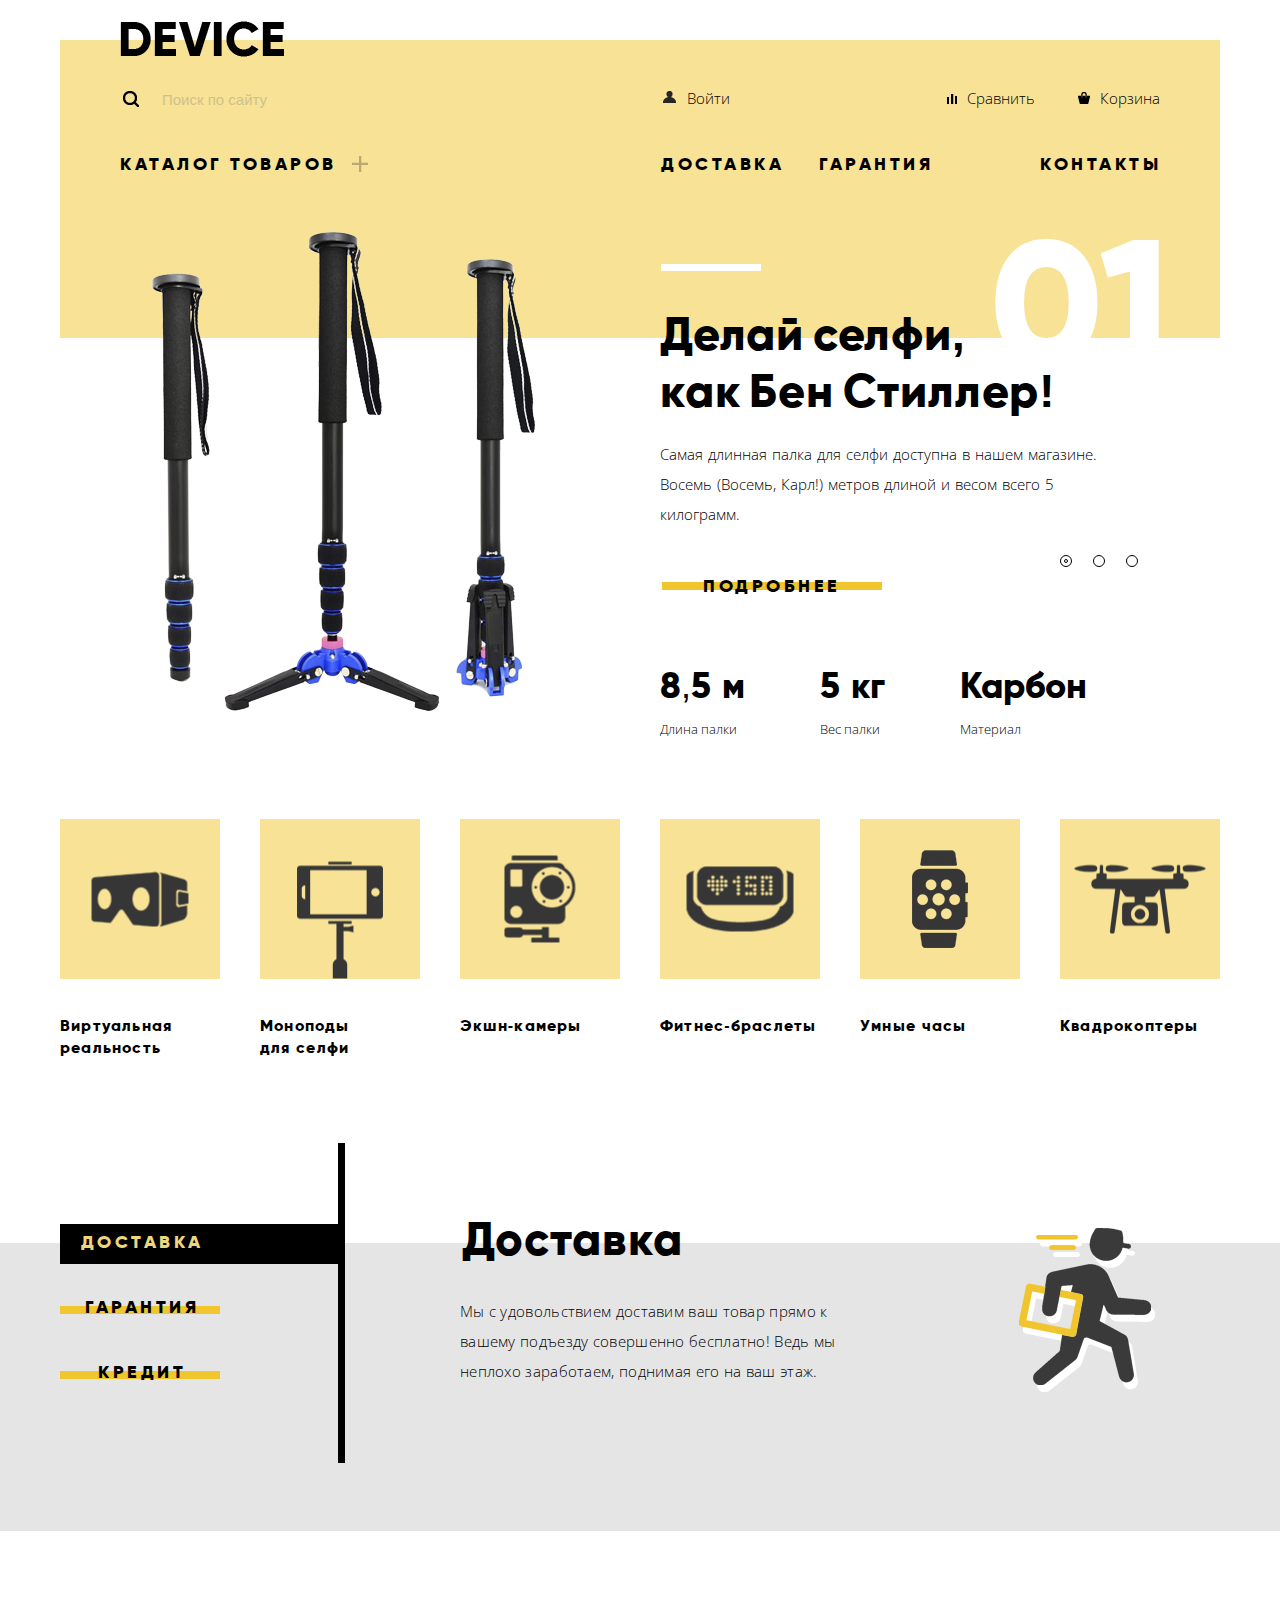
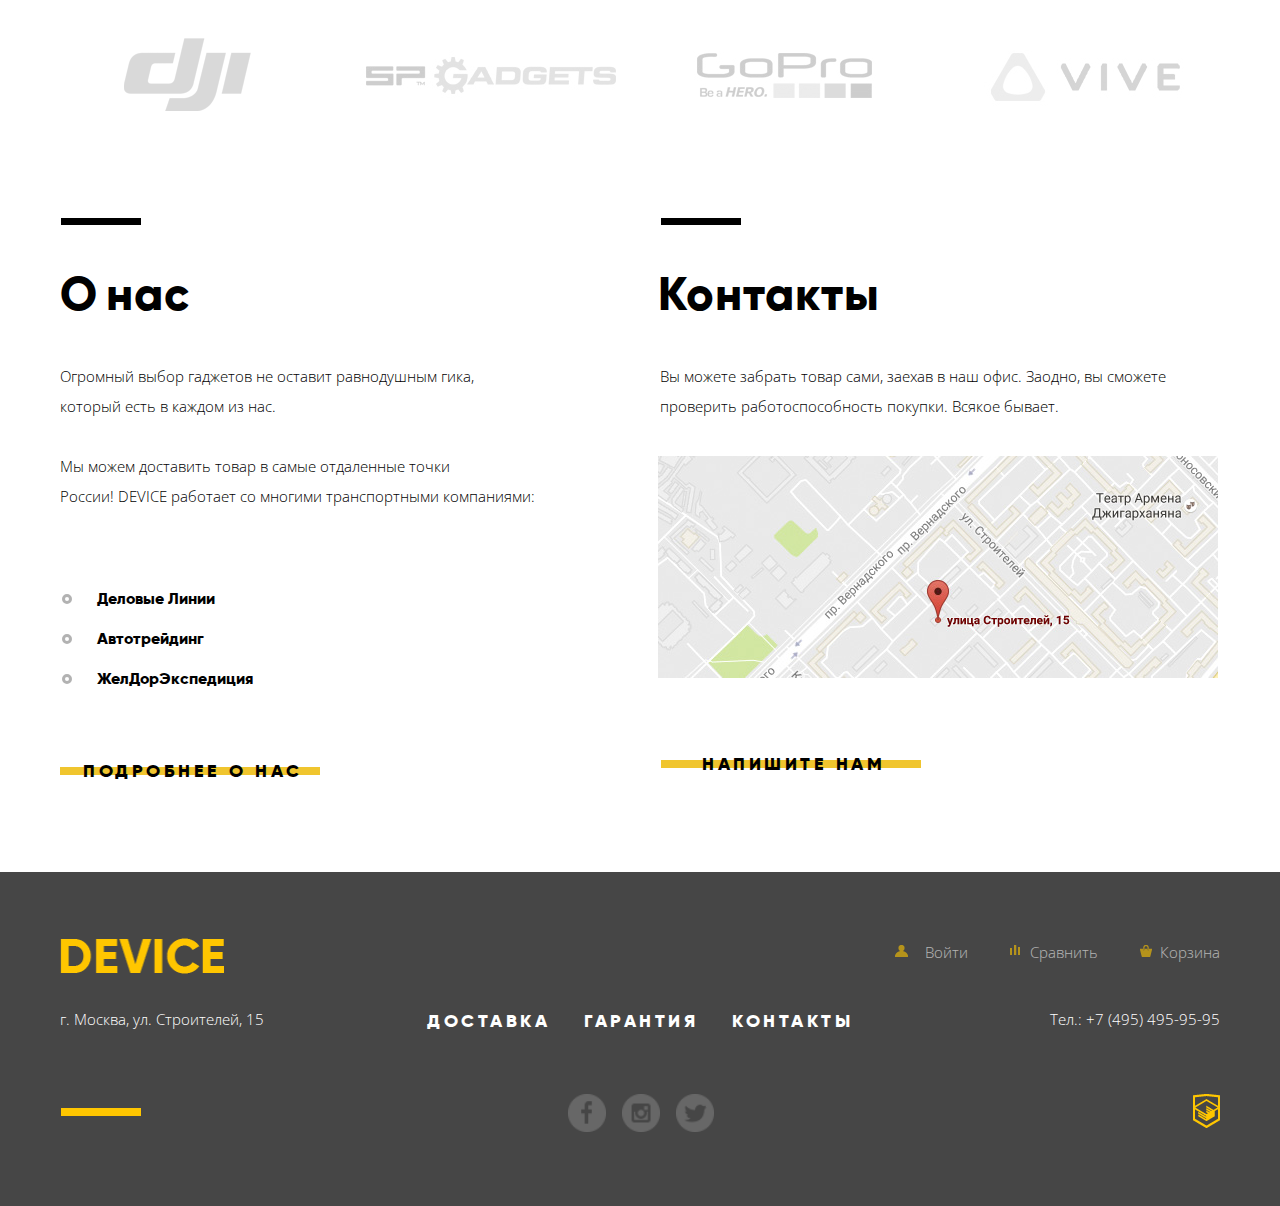
==== index.html @ e944684e "исправления в главной странице" ====
<!DOCTYPE HTML>
<html lang="ru">
  <head>
    <meta charset="utf-8">
    <title>HTML Academy: Девайс</title>
    <link href="https://fonts.googleapis.com/css?family=Open+Sans:300,400&amp;subset=cyrillic" rel="stylesheet">
    <link href="css/style.css" rel="stylesheet">
    <link rel="stylesheet" href="css/normalize.css">
  </head>
  <body>
    <header class="container">
      <div class="page-header">
        <div class="logo">
          <a href="index.html"><img src="img/logo.png" alt="Device" width="164" height="36"></a>
        </div>
        <div class="searcher-and-functions">
          <div class="searcher">
            <form action="https://echo.htmlacademy.ru" method="get">
              <input type="text" id="search" name="search"  placeholder="Поиск по сайту">
              <label for="search">
                <a href="#" class="btn">Найти</a>
              </label>
            </form>
          </div>
          <div class="head-btn enter">
            <a href="#" class="btn">Войти</a>
          </div>
          <div class="head-btn compare">
            <a href="#" class="btn">Сравнить</a>
          </div>
          <div class="head-btn bucket">
            <a href="#" class="btn">Корзина</a>
          </div>
        </div>
        <nav class="nav-menu-header">
            <div class="catalog-header">
              <a href="#">
                <h2>Каталог товаров</h2>
              </a>
              <div class="hidden-menu">
                <ul>
                  <li><a class="products" href="#">Виртуальная реальность</a></li>
                  <li><a class="products" href="catalog.html">Моноподы для селфи</a></li>
                  <li><a class="products" href="#">Экшн-камеры</a></li>
                </ul>
                <ul>
                  <li><a class="products" href="#">Фитнес-браслеты</a></li>
                  <li><a class="products" href="#">Умные часы</a></li>
                </ul>
                <ul>
                  <li><a class="products" href="#">Квадрокоптеры</a></li>
                </ul>
               </div>
            </div>
            <div class="delivery-header">
              <a href="#"><h2>Доставка</h2></a>
            </div>
            <div class="warranty-header">
              <a href="#"><h2>Гарантия</h2></a>
            </div>
            <div class="contacts-header">
              <a href="#"><h2>Контакты</h2></a>
            </div>
        </nav>
      </div>
    </header>
    <main>
      <div class="slider-shifter container">
        <input type="radio" id="btn-1" name="toggle" checked>
        <input type="radio" id="btn-2" name="toggle">
        <input type="radio" id="btn-3" name="toggle">
        <div class="slider-controls">
          <label for="btn-1"></label>
          <label for="btn-2"></label>
          <label for="btn-3"></label>
        </div>
        <div class="shift-container">
          <div class="flex-slider-1">
            <article class="promo-1">
              <img src="img/slider-1.png" alt="the-big-stick"  width="384" height="486">
              <div class="artic-text">
                <div class="motto-1">
                  <h2>Делай селфи,<br>как Бен Стиллер!</h2>
                </div>
                <p>Самая длинная палка для селфи доступна в нашем магазине. Восемь (Восемь, Карл!) метров длиной и весом всего 5 килограмм.</p>
                <div class="details">
                  <a href="#">Подробнее</a>
                </div>
                <div class="article-options">
                  <div><p>8,5 м</p>Длина палки</div>
                  <div><p>5 кг</p> Вес палки</div>
                  <div><p>Карбон</p> Материал</div>
                </div>
              </div>
            </article>
            <article class="promo-2">
              <img src="img/slider-2.png" alt="bracelet"  width="345" height="485">
              <div class="artic-text">
                <div class="motto-1">
                  <h2>Худеем<br> правильно!</h2>
                </div>
                <p>Мотивирующие фитнес-браслеты помогут найти в себе силы<br>
                  не пропускать занятия и соблюдать диету.</p>
                <div class="details">
                  <a href="#">Подробнее</a>
                </div>
                <div class="article-options">
                  <div><p>48 часов</p>Без подзарядки</div>
                </div>
              </div>
            </article>
            <article class="promo-3">
              <img src="img/slider-3.png" alt="the-drone"  width="526" height="334">
              <div class="artic-text">
                <div class="motto-1">
                  <h2>Порхает как бабочка,<br> жалит как пчела!</h2>
                </div>
                <p>Этот обычный, на первый взгляд, квадрокоптер оснащен<br>
                  мощным лазером, замаскированным под стандартную камеру.</p>
                <div class="details">
                  <a href="#">Подробнее</a>
                </div>
                <div class="article-options">
                  <div><p>800 м</p>Дальность полёта</div>
                  <div><p>50 м</p>Радиус поражения</div>
                </div>
              </div>
            </article>
          </div>
      </div>
     </div>
      <ul class="catalog-flex container">
          <li><a href="#">
            <div class="catalog-image">
              <img src="img/popular-1.png" alt="Виртуальная реальность" width="97" height="55">
            </div>
            <p>Виртуальная реальность</p></a>
          </li>
          <li><a href="catalog.html">
            <div class="catalog-image">
              <img src="img/popular-2.png" alt="Моноподы для селфи" width="86" height="117">
            </div>
            <p>Моноподы<br> для селфи</p></a>
          </li>
          <li><a href="#">
            <div class="catalog-image">
              <img src="img/popular-3.png" alt="Экшн-камеры" width="71" height="87">
            </div>
            <p>Экшн-камеры</p></a>
          </li>
          <li><a href="#">
            <div class="catalog-image">
              <img src="img/popular-4.png" alt="Фитнес-браслеты" width="107" height="65">
            </div>
            <p>Фитнес-браслеты</p></a>
          </li>
          <li><a href="#">
            <div class="catalog-image">
              <img src="img/popular-5.png" alt="Умные часы" width="56" height="98">
            </div>
            <p>Умные часы</p></a>
          </li>
          <li><a href="#">
            <div class="catalog-image">
              <img src="img/popular-6.png" alt="v" width="132" height="69">
            </div>
            <p>Квадрокоптеры</p></a>
          </li>
      </ul>
      <div class="slider-background">
        <div class="slider-shifter-2 container">
            <input type="radio" id="btn-11" name="toggle-2" checked>
            <input type="radio" id="btn-12" name="toggle-2">
            <input type="radio" id="btn-13" name="toggle-2">
            <div class="slider-controls-2">
              <ul>
                <li>
                  <label for="btn-11" tabindex="0">Доставка</label>
                </li>
                <li>
                  <label for="btn-12" tabindex="0">Гарантия</label>
                </li>
                <li>
                  <label for="btn-13" tabindex="0">Кредит</label>
                </li>
              </ul>
             </div>
            <div class="shift-container-2">
              <div class="flex-slider-2">
                <div class="delivery-detail">
                  <h2 id="delivery">Доставка</h2>
                  <p>Мы с удовольствием доставим ваш товар прямо к вашему подъезду совершенно бесплатно! Ведь мы неплохо заработаем, поднимая его на ваш этаж.</p>
                  <img src="img/delivery.png" alt="running-man" width="136" height="164">
                </div>
                <div class="warranty-detail">
                  <h2 id="warranty">Гарантия</h2>
                  <p>Если из-за возгарания купленного у нас товара у вас сгорит дом - не переживайте, мы выдадим вам новый. Товар, не дом, конечно же.</p>
                  <img src="img/warranty.png" alt="phone-call" width="171" height="195">
                </div>
                <div class="credit-detail">
                  <h2 id="credit">Кредит</h2>
                  <p>Зелезть в долговую яму стало проще! Кредитные консультанты подберут для вас наиболее выгодные условия кредита. Выгодные для нашего банка, разумеется.</p>
                  <img src="img/credit.png" alt="credit-card" width="156" height="188">
                </div>
              </div>
            </div>
        </div>
      </div>
      <div class="firms container">
          <a href="https://www.dji.com/">фирма dji</a>
          <a href="http://www.sp-gadgets.com/">фирма sp gadgets</a>
          <a href="https://gopro.com/">фирма go pro</a>
          <a href="https://www.vive.com">фирма vive</a>
      </div>
      <div class="about-and-contacts container">
        <section class="about-us">
          <h2>О нас</h2>
          <p>Огромный выбор гаджетов не оставит равнодушным гика,<br>
            который есть в каждом из нас.</p>
          <p>Мы можем доставить товар в самые отдаленные точки<br>
            России! DEVICE работает со многими транспортными компаниями:</p>
          <ul>
            <li class="dot">Деловые Линии</li>
            <li class="dot">Автотрейдинг</li>
            <li class="dot">ЖелДорЭкспедиция</li>
          </ul>
          <div class="about-more">
            <a href="#">Подробнее о нас</a>
          </div>
        </section>
        <section class="contacts">
          <h2 id="contact">Контакты</h2>
          <p>Вы можете забрать товар сами, заехав в наш офис. Заодно, вы сможете<br>
          проверить работоспособность покупки. Всякое бывает.</p>
          <div class="open-map"  tabindex="0">
            <img src="img/map.jpg" alt="map" width="560" height="222">
          </div>
          <div class="about-more">
            <a href="#" class="btn write-now">Напишите нам</a>
          </div>
        </section>
      </div>
    </main>
    <footer class="page-footer">
      <div class="flex-footer">
        <div class="logo-functions">
          <div class="logo">
            <a href="index.html"><img src="img/logo-f.png" alt="DEVICE" width="164" height="36"></a>
          </div>
          <div class="functions">
            <div class="foot-btn enter-f">
              <a href="#" class="btn">Войти</a>
            </div>
            <div class="foot-btn compare-f">
              <a href="#" class="btn">Сравнить</a>
            </div>
            <div class="foot-btn bucket-f">
              <a href="#" class="btn">Корзина</a>
            </div>
          </div>
        </div>
        <nav class="nav-menu-adress">
          <p>г. Москва, ул. Строителей, 15</p>
          <div class="nav-menu-footer">
            <div class="delivery-footer"><a href="#">Доставка</a>
            </div>
            <div class="warranty-footer"><a href="#">Гарантия</a>
            </div>
            <div class="contacts-footer"><a href="#">Контакты</a>
            </div>
          </div>
          <p>Тел.: +7 (495) 495-95-95</p>
        </nav>
        <div class="friends-home">
          <div class="friends">
            <a class="social-btn" href="https://facebook.com"><img src="img/facebook.png" alt="facebook" width="38" height="38"></a>
            <a class="social-btn" href="https://instagram.com"><img src="img/insta.png" alt="instagram" width="38" height="38"></a>
            <a class="social-btn" href="https://twitter.com"><img src="img/twitter.png" alt="twitter" width="38" height="38"></a>
          </div>
          <div class="academy">
            <a class="btn" href="https://htmlacademy.ru/intensive/htmlcss"><img src="img/htmlacademy.png" alt="Html academy" width="27" height="34"></a>
          </div>
        </div>
      </div>
    </footer>
    <div class="modal-content-map">
      <button class="modal-content-close" type="button" title="Закрыть">Закрыть</button>
      <iframe src="https://www.google.com/maps/embed?pb=!1m18!1m12!1m3!1d2249.112374947343!2d37.527429315713675!3d55.687034004530226!2m3!1f0!2f0!3f0!3m2!1i1024!2i768!4f13.1!3m3!1m2!1s0x46b54cf65f5c8955%3A0x694710ccd55501e!2z0YPQuy4g0KHRgtGA0L7QuNGC0LXQu9C10LksIDE1LCDQnNC-0YHQutCy0LAsIDExOTMxMQ!5e0!3m2!1sru!2sru!4v1504282171926" width="960" height="560" style="border:0" allowfullscreen></iframe>
    </div>
    <div class="letter-form modal-content-hide">
      <form class="write-us" action="https://echo.htmlacademy.ru" method="post">
        <div class="first-field">
          <label for="log">Ваше имя:</label>
          <input class="your-user" type="text" name="log" id="log" autofocus required placeholder="Представьтесь, пожалуйста">
        </div>
        <div class="first-field">
          <label for = "mail">Ваш e-mail:</label>
          <input class="your-mail" id="mail" type="email" name="mail" required placeholder="Для отправки ответа">
        </div>
        <div class="third-field">
          <label for="letter">Текст письма:</label>
          <textarea class="your-text" rows="10" cols="103" name="letter" id="letter" required placeholder="В свободной форме"></textarea>
        </div>
        <button class="send-btn" type="submit"><span>Отправить</span></button>
        <button class="modal-content-close-2 modal-content-hide" type="button" title="Закрыть">Закрыть</button>
      </form>
    </div>
    <script src="./js/window.js">
    </script>
  </body>
</html>
---- css/style.css ----
@font-face {
  font-family: 'Gilroy-300';
  src: url('./../fonts/gilroy-300-normal.woff2') format('woff2'), url('./../fonts/gilroy-300-normal.woff') format('woff'), url('./../fonts/gilroy-300-normal.ttf') format('truetype');
  font-weight: 300;
  font-style: normal;
}

@font-face {
  font-family: 'Gilroy';
  src: url('./../fonts/gilroy-800-normal.woff2') format('woff2'), url('./../fonts/gilroy-800-normal.woff') format('woff'), url('./../fonts/gilroy-800-normal.ttf') format('truetype');
  font-weight: 800;
  font-style: normal;
}

body {
  font-family: 'Open Sans', 'Roboto', sans-serif;
  font-size: 15px;
  line-height: 30px;
  min-width: 1200px;
  font-weight: 300;
  margin: 0;
  padding: 0;
  background-color: white;
}

body h1,
body h2 {
  font-family: 'Gilroy', sans-serif;
  font-size: 47px;
  line-height: 60px;
  color: black;
  font-weight: 800;
  font-style: normal;
}

main {
  background-color: white;
}

.container {
  width: 1160px;
  margin: 0 auto;
  padding: 0 20px;
}

a {
  text-decoration: none;
  color:inherit;
}

.page-header {
  display:-webkit-box;
  display:-ms-flexbox;
  display:flex;
  -webkit-box-orient: vertical;
  -webkit-box-direction: normal;
      -ms-flex-direction: column;
          flex-direction: column;
  padding-left: 60px;
  padding-right: 60px;
  background-image:-webkit-linear-gradient(top, rgb(255, 255, 255) 40px, rgb(247, 226, 150) 40px);
  background-image:-o-linear-gradient(top, rgb(255, 255, 255) 40px, rgb(247, 226, 150) 40px);
  background-image:linear-gradient(to bottom, rgb(255, 255, 255) 40px, rgb(247, 226, 150) 40px);
  position: relative;
  font-size: 15px;
  line-height: 36px;
}

.page-header .logo {
  margin-bottom:11px;
  margin-top:21px;
  margin-left: 0;
}

.logo:hover {
  opacity: 0.6;
}

.logo:active {
  opacity: 0.3;
}

.searcher-and-functions {
  display:-webkit-box;
  display:-ms-flexbox;
  display:flex;
  margin-bottom: 15px;
}

.searcher {
  width:430px;
  margin-right:71px;
  padding-left: 40px;
  position: relative;
}

.searcher::before {
  content: "";
  position: absolute;
  top:11px;
  left:3px;
  background: url("./../img/search.png") no-repeat;
  width: 16px;
  height: 16px;
}

.searcher input {
  background-color: inherit;
  border:none;
  opacity: 0.3;
  margin-right: 156px;
  vertical-align: middle;
  font-size: 15px;
  line-height: 36px;
}

.searcher input:hover {
  opacity: 0.6;
}

.searcher input:focus {
  opacity: 1;
  outline: 0;
}

.searcher input:focus + label {
  display:inline-block;
}

.searcher input:focus + label::before {
  content: "";
  width:441px;
  height:2px;
  background-color: black;
  position:absolute;
  top:36px;
  left:0;
}

.searcher label {
  outline:2px solid black;
  display:none;
  width: 75px;
  text-align: center;
}

.searcher label:hover {
  background-color: black;
  color:white;
  display:inline-block;
}

.searcher label:active {
  color: gray;
}

.searcher label:active::after {
  content: "";
  width:441px;
  height:2px;
  background-color: black;
  position:absolute;
  top:36px;
  left:0;
}

.head-btn {
  width:100px;
  position: relative;
}

.head-btn a {
  padding-left: 27px;
}

.head-btn:hover {
  opacity: 0.6;
}

.head-btn:active {
  opacity: 0.3;
}

.user {
  min-width:160px;
}

.enter {
  margin-right:180px;
}

.enter::before,
.user::before,
.enter-f::before {
  content: "";
  position: absolute;
  top:11px;
  left:3px;
  background: url("./../img/user.png") no-repeat;
  width: 13px;
  height:12px;
}

.exit {
  margin-right: 28px;
}

.exit a {
  opacity: 0.3;
}

.compare{
  margin-right:20px;
}

.compare::before,
.compare-f::before {
  content: "";
  position: absolute;
  top:14px;
  left:7px;
  background: url("./../img/compare.png") no-repeat;
  width: 10px;
  height:10px;
}

.bucket,
.bucket-f {
  text-align: right;
}

.bucket::before,
.bucket-f::before {
  content: "";
  position: absolute;
  top:12px;
  left:18px;
  background: url("./../img/cart.png") no-repeat;
  width: 12px;
  height:12px;
}

.nav-menu-header {
  display:-webkit-box;
  display:-ms-flexbox;
  display:flex;
  margin-bottom: 30px;
}

.nav-menu-header h2 {
  font-family: 'Gilroy', sans-serif;
  font-size: 18px;
  color: black;
  font-weight: 800;
  font-style: normal;
  text-transform: uppercase;
  letter-spacing: 3.5px;
  padding: 0;
  margin: 0;
}

.nav-menu-header h2:hover {
  opacity: 0.6;
}

.nav-menu-header .products:active {
  opacity: 0.3;
}

.catalog-header {
  width:350px;
  margin-left:0;
  margin-right: 191px;
  position: relative;
}

.catalog-header::after {
  content: "";
  width:16px;
  height:16px;
  background-color: transparent;
  background-image: url("./../img/plus.png");
  position: absolute;
  top:36%;
  right:102px;
  z-index: 10;
}

.catalog-header::after:hover {
  opacity: 0.6;
}

.delivery-header {
  width:158px;
}

.warranty-header {
  width: 120px;
}

.contacts-header {
  text-align: right;
  width: 120px;
  margin-left: auto;
  margin-right: 0;
  padding-right: 0;
}

.hidden-menu {
  display:-webkit-box;
  display:-ms-flexbox;
  display:flex;
  position:absolute;
  top: 40px;
  left: -60px;
  width: 1160px;
  background-color: rgb(247, 226, 150);
  z-index: 100;
  display: none;
  padding-bottom: 13px;
  padding-top: 13px;
}

.hidden-menu ul {
  list-style: none;
  margin-left: 0;
  margin-right: 40px;
  padding-left: 0;
  width: 160px;
}

.hidden-menu ul:first-child {
  width:200px;
  margin-left: 60px;
}

.hidden-menu a:hover {
  opacity: 0.6;
}

.hidden-menu a:active {
  opacity: 0.3;
}

.catalog-header:hover .hidden-menu {
  display:-webkit-box;
  display:-ms-flexbox;
  display:flex;
}

.shift-container {
  overflow: hidden;
}

.flex-slider-1 {
  display:-webkit-box;
  display:-ms-flexbox;
  display:flex;
  background-image:-webkit-linear-gradient(bottom, rgb(255, 255, 255) 481px, rgb(247, 226, 150) 481px);
  background-image:-o-linear-gradient(bottom, rgb(255, 255, 255) 481px, rgb(247, 226, 150) 481px);
  background-image:linear-gradient(to top, rgb(255, 255, 255) 481px, rgb(247, 226, 150) 481px);
  width:3480px;
  height: 595px;
}

.flex-slider-1 h2 {
  letter-spacing: 0.8px;
  word-spacing: -5px;
  line-height: 57px;
  margin-bottom:0;
}

.slider-shifter {
  position: relative;
}

.slider-shifter input[type=radio] {
  display: none;
}

.slider-controls label {
  display: inline-block;
  width: 10px;
  height: 10px;
  padding-right: 0 17px;
  border: 1px solid black;
  opacity: 0.3;
  border-radius: 50%;
  cursor: pointer;
  z-index: 11;
  position: absolute;
  opacity: 1;
}

.slider-controls label:first-child{
  top: 331px;
  left: 1020px;
}

.slider-controls label:nth-child(2){
  top: 331px;
  left: 1053px;
}

.slider-controls label:last-child{
  top: 331px;
  left: 1086px;
}

.flex-slider-1 article {
  display:-webkit-box;
  display:-ms-flexbox;
  display:flex;
  width:1160px;
}

#btn-1:checked ~ .slider-controls label[for="btn-1"]::before,
#btn-2:checked ~ .slider-controls label[for="btn-2"]::before,
#btn-3:checked ~ .slider-controls label[for="btn-3"]::before {
  position: absolute;
  content: '';
  border-radius: 50%;
  border: 1px solid black;
  width: 2px;
  height: 2px;
  top: 3px;
  left: 3px;
}

#btn-1:checked ~.shift-container .flex-slider-1 {
  -webkit-transform:translate(0);
      -ms-transform:translate(0);
          transform:translate(0);
}

#btn-2:checked ~.shift-container .flex-slider-1 {
  -webkit-transform:translate(-1160px);
      -ms-transform:translate(-1160px);
          transform:translate(-1160px);
}

#btn-3:checked ~.shift-container .flex-slider-1 {
  -webkit-transform:translate(-2320px);
      -ms-transform:translate(-2320px);
          transform:translate(-2320px);
}

.flex-slider-1 .promo-1 img {
  margin-left:91px;
  margin-top: 4px;
  margin-right: 125px;
}

.flex-slider-1 .promo-2 img {
  margin-left:120px;
  margin-top: 15px;
  margin-right: 135px;
}

.flex-slider-1 .promo-3 img {
  margin-left: 30px;
  margin-top: 68px;
  margin-right: 44px;
}

.flex-slider-1 .artic-text {
  margin-right: 0px;
  padding-right: 0;
  padding-top: 43px;
  width: 510px;
  display:-webkit-box;
  display:-ms-flexbox;
  display:flex;
  -webkit-box-orient: vertical;
  -webkit-box-direction: normal;
      -ms-flex-direction: column;
          flex-direction: column;
  position: relative;
}

.flex-slider-1 .artic-text::before {
  content: "";
  width: 100px;
  height: 7px;
  position: absolute;
  background-color: white;
  top:40px;
  left:1px;
}

.promo-1 .artic-text::after {
  content: "01";
  font-family: 'Gilroy', sans-serif;
  font-size: 179px;
  position: absolute;
  left: 330px;
  top:65px;
  color: white;
  z-index: -10;
}

.promo-2 .artic-text::after {
  content: "02";
  font-family: 'Gilroy', sans-serif;
  font-size: 179px;
  position: absolute;
  left: 330px;
  top:65px;
  color: white;
  z-index: -10;
}

.promo-3 .artic-text::after {
  content: "03";
  font-family: 'Gilroy', sans-serif;
  font-size: 179px;
  position: absolute;
  left: 330px;
  top:65px;
  color: white;
  z-index: -10;
}

.artic-text p {
  margin-bottom: 40px;
  margin-top: 19px;
  word-spacing: 1px;
  width:450px;
  line-height: 30px;
}

.flex-slider-1 .details {
  height:40px;
  width:220px;
  text-align: center;
  margin-left: 2px;
  position:relative;
  margin-bottom: 50px;
}

.flex-slider-1 .details::before {
  content:"";
  position: absolute;
  width:220px;
  height: 8px;
  background-color: rgb(240, 197, 46);
  top:13px;
  left:0;
  z-index: -10;
}

.flex-slider-1 .details:hover {
  background-color: rgb(240, 197, 46);
}

.details a {
  text-decoration: none;
  width:220px;
  font-family: 'Gilroy', sans-serif;
  font-size: 18px;
  color: black;
  font-weight: 800;
  font-style: normal;
  text-transform: uppercase;
  letter-spacing: 3.5px;
  vertical-align: middle;
  display: inline-block;
}

.details a:active {
  opacity: 0.3;
}

.article-options {
  display: -webkit-box;
  display: -ms-flexbox;
  display: flex;
  -webkit-box-pack: start;
      -ms-flex-pack: start;
          justify-content: flex-start;
  font-family: 'Open Sans', 'Roboto', sans-serif;
  font-size: 13px;
  line-height: 20px;
  font-weight: 300;
  width: 460px;
  margin:0;
  padding:0;
}

.article-options div {
  width:140px;
}

.article-options div:first-child {
  width:160px;
}

.article-options p {
  font-family: 'Gilroy', sans-serif;
  font-size: 36px;
  color: black;
  font-weight: 300;
  font-style:normal;
  line-height: 55px;
  margin:0;
  padding:0;
  padding-bottom: 5px;
}

.catalog-flex {
  display: -webkit-box;
  display: -ms-flexbox;
  display: flex;
  -webkit-box-pack: justify;
      -ms-flex-pack: justify;
          justify-content: space-between;
  list-style: none;
}

.catalog-flex p {
  text-decoration: none;
  font-family: 'Gilroy', sans-serif;
  font-size: 16px;
  line-height: 22px;
  color: black;
  font-weight: 800;
  font-style: normal;
  letter-spacing: 1.2px;
  width:160px;
}

.catalog-flex .catalog-image {
  width:160px;
  height:160px;
  background-color: rgb(247, 226, 150);
  text-align: center;
  margin-bottom: 36px;
  position:relative;
}

.catalog-flex li:hover .catalog-image {
  background-color: rgb(240, 197, 46);
}

.catalog-flex li:active img,
.catalog-flex li:active p {
  opacity:0.3;
}

.catalog-flex img {
  position: absolute;
  top: 50%;
  left: 50%;
  -webkit-transform: translate(-50%, -50%);
      -ms-transform: translate(-50%, -50%);
          transform: translate(-50%, -50%);
}

.catalog-flex li:nth-child(2) img {
  top: 63%;
}

.slider-background {
  background-image: -webkit-linear-gradient(top, rgb(255, 255, 255) 168px, rgb(229, 229, 229) 168px, rgb(229, 229, 229) 456px, rgb(255, 255, 255) 456px );
  background-image: -o-linear-gradient(top, rgb(255, 255, 255) 168px, rgb(229, 229, 229) 168px, rgb(229, 229, 229) 456px, rgb(255, 255, 255) 456px );
  background-image: linear-gradient(to bottom, rgb(255, 255, 255) 168px, rgb(229, 229, 229) 168px, rgb(229, 229, 229) 456px, rgb(255, 255, 255) 456px );
}

.slider-shifter-2 {
  display: -webkit-box;
  display: -ms-flexbox;
  display: flex;
  margin: 0 auto;
  background-image: -webkit-linear-gradient(top, rgb(255, 255, 255) 168px, rgb(229, 229, 229) 168px, rgb(229, 229, 229) 456px, rgb(255, 255, 255) 456px );
  background-image: -o-linear-gradient(top, rgb(255, 255, 255) 168px, rgb(229, 229, 229) 168px, rgb(229, 229, 229) 456px, rgb(255, 255, 255) 456px );
  background-image: linear-gradient(to bottom, rgb(255, 255, 255) 168px, rgb(229, 229, 229) 168px, rgb(229, 229, 229) 456px, rgb(255, 255, 255) 456px );
  padding: 56px 0px 135px 0px;
  position: relative;
}

.slider-controls-2 {
  width:280px;
  padding-top: 58px;
  position: relative;
}

.slider-controls-2 ul {
  list-style: none;
  font-family: 'Gilroy', sans-serif;
  font-size: 18px;
  color: black;
  font-weight: 800;
  font-style: normal;
  text-transform: uppercase;
  letter-spacing: 3.5px;
  padding-left: 2px;
  padding-top: 20px;
}

.slider-controls-2 li {
  margin-bottom: 25px;
  width:160px;
  height:40px;
  text-align: center;
  position: relative;
  vertical-align: middle;
}

.slider-shifter-2 input[type=radio] {
  display: none;
}

.shift-container-2 {
  overflow: hidden;
  width:880px;
}

.flex-slider-2 {
  display: -webkit-box;
  display: -ms-flexbox;
  display: flex;
  width:2640px;
}

.flex-slider-2 div {
  display: -webkit-box;
  display: -ms-flexbox;
  display: flex;
  width:880px;
  height:320px;
  padding-left: 120px;
  padding-top: 40px;
  -webkit-box-orient: vertical;
  -webkit-box-direction: normal;
      -ms-flex-direction: column;
          flex-direction: column;
  -ms-flex-wrap: wrap;
      flex-wrap: wrap;
  }

.slider-controls-2 label {
  position: relative;
}

#btn-11:checked ~ .slider-controls-2 label[for="btn-11"],
#btn-12:checked ~ .slider-controls-2 label[for="btn-12"],
#btn-13:checked ~ .slider-controls-2 label[for="btn-13"] {
  color: rgb(236, 215, 126);

}

.slider-controls-2 li::before {
  content: "";
  width:160px;
  height:8px;
  background-color: rgb(240, 197, 46);
  position: absolute;
  top:14px;
  left:-2px;
}

.slider-controls-2 label:hover,
.slider-controls-2 li:hover {
  cursor: pointer;
}

.slider-controls-2 li:hover::before {
  content: "";
  width:160px;
  height:40px;
  background-color: rgb(240, 197, 46);
  position: absolute;
  top:-3px;
  left:-2px;
}

#btn-11:checked ~ .slider-controls-2 li:first-child::before,
#btn-12:checked ~ .slider-controls-2 li:nth-child(2)::before,
#btn-13:checked ~ .slider-controls-2 li:last-child::before {
  content: "";
  width:280px;
  height:40px;
  background-color: black;
  position: absolute;
  top:-3px;
  left:-2px;
}

.slider-controls-2::after {
  content: "";
  width:7px;
  height:320px;
  background-color: black;
  position: absolute;
  top:12px;
  right:-5px;
}

.shift-container-2 h2 {
  letter-spacing: 1.1px;
  padding:0;
  margin:0;
  padding-top: 38px;
  padding-left: 2px;
  padding-bottom: 12px;
}

.shift-container-2 p {
  letter-spacing: 0.3px;
  width: 400px;
  line-height: 30px;
}

.shift-container-2 img {
  margin-top: 57px;
  margin-left: 93px;
}

#btn-11:checked ~.shift-container-2 .flex-slider-2 {
  -webkit-transform:translate(0);
      -ms-transform:translate(0);
          transform:translate(0);
}

#btn-12:checked ~.shift-container-2 .flex-slider-2 {
  -webkit-transform:translate(-880px);
      -ms-transform:translate(-880px);
          transform:translate(-880px);
}

#btn-13:checked ~.shift-container-2 .flex-slider-2 {
  -webkit-transform:translate(-1760px);
      -ms-transform:translate(-1760px);
          transform:translate(-1760px);
}

.firms {
  display: -webkit-box;
  display: -ms-flexbox;
  display: flex;
  -webkit-box-pack: justify;
      -ms-flex-pack: justify;
          justify-content: space-between;
  -webkit-box-align: center;
      -ms-flex-align: center;
          align-items: center;
  margin-bottom: 98px;
}

.firms a {
  display: inline-block;
  width: 260px;
  height: 100px;
  font-size: 0;
  background-image:url("./../img/sprites.png");
}

.firms a:hover {
  background-position: -298px 0;
}

.firms a:nth-child(2) {
  background-position: 0 -149px;
}

.firms a:nth-child(2):hover {
  background-position: -298px -148px;
}

.firms a:nth-child(3) {
  background-position: 0 -297px;
}

.firms a:nth-child(3):hover {
  background-position: -297px -298px;
}

.firms a:nth-child(4) {
  background-position: 0 -447px;
}

.firms a:nth-child(4):hover {
  background-position: -297px -446px;
}

.about-and-contacts {
  display: -webkit-box;
  display: -ms-flexbox;
  display: flex;
  padding-bottom: 78px;
}

.about-and-contacts h2 {
  padding: 0;
  margin: 0;
  word-spacing: -6px;
  letter-spacing: 1px;
  padding-top: 40px;
  padding-bottom: 22px;
}

.about-and-contacts .about-us {
  width:520px;
}

.about-us,
.contacts {
  position: relative;
}

.about-and-contacts p {
  padding-bottom: 15px;
  font-size: 15px;
  line-height: 30px;
}

.about-us ul {
  list-style: none;
  font-family: 'Gilroy', sans-serif;
  font-size: 16px;
  line-height: 30px;
  font-weight: 800;
  font-style: normal;
  padding-top: 42px;
  padding-left: 37px;
}

.about-us li {
  margin-bottom: 10px;
  position: relative;
}

.about-us li::before {
  content: "";
  width: 4px;
  height: 4px;
  border: 3px solid rgb(0, 0, 0);
  border-radius: 50%;
  opacity: 0.3;
  z-index: 11;
  position: absolute;
  top:10px;
  left:-35px;
}

.contacts p {
  padding-left: 2px;
}

.about-us::before {
  content: "";
  width:80px;
  height: 7px;
  background-color: black;
  position: absolute;
  top:-6px;
  left:1px;
}

.contacts::before {
  content: "";
  width:80px;
  height: 7px;
  background-color: black;
  position: absolute;
  top:-6px;
  left:81px;
}

.about-and-contacts .about-more {
  height:40px;
  width:260px;
  text-align: center;
  position:relative;
  margin-top: 60px;
  z-index: 2;
}

.about-and-contacts .about-more::before {
  content:"";
  position: absolute;
  width:260px;
  height: 8px;
  background-color: rgb(240, 197, 46);
  top: 13px;
  left:0;
  z-index: -10;
}

.about-and-contacts a {
  text-decoration: none;
  font-family: 'Gilroy', sans-serif;
  font-size: 18px;
  font-weight: 800;
  font-style: normal;
  text-transform: uppercase;
  letter-spacing: 3.5px;
  vertical-align: middle;
  display: inline-block;
  margin-left: 6px;
}

.about-and-contacts .about-more:hover {
  background-color: rgb(240, 197, 46);
}

.about-more a:active {
  opacity: 0.3;
}
.about-and-contacts .contacts {
  width: 560px;
  padding-left:78px;
}

.contacts img {
  padding:0;
  margin:0;
  padding-top: 5px;
}

.contacts .about-more {
  margin-left: 3px;
}

.page-footer {
  background-color: rgb(70, 70, 70);
}

.flex-footer {
  display: -webkit-box;
  display: -ms-flexbox;
  display: flex;
  -webkit-box-orient: vertical;
  -webkit-box-direction: normal;
      -ms-flex-direction: column;
          flex-direction: column;
  color:white;
  width: 1160px;
  margin: 0 auto;
  padding: 65px 0;
  position: relative;
}

.logo-functions,
.nav-menu-adress,
.nav-menu-footer,
.functions {
  display: -webkit-box;
  display: -ms-flexbox;
  display: flex;
  -webkit-box-pack: justify;
      -ms-flex-pack: justify;
          justify-content: space-between;
  -webkit-box-align: center;
      -ms-flex-align: center;
          align-items: center;
}

.logo {
  width: 164px;
}

.functions {
  -ms-flex-item-align: end;
      align-self: flex-end;
  margin-bottom: 17px;
}

.foot-btn {
  width: 85px;
  opacity: 0.6;
  margin-left: 20px;
  position: relative;
}

.foot-btn:hover {
  opacity: 1;
}

.enter-f::before {
  background: url("./../img/user-f.png") no-repeat;
}

.compare-f::before {
  background: url("./../img/compare-f.png") no-repeat;
}

.bucket-f::before {
  background: url("./../img/cart-f.png") no-repeat;
}

.enter-f::before,
.compare-f::before,
.bucket-f::before {
  top:8px;
  left:-20px;
}

.enter-f::before {
  left: -30px;
}

.bucket-f::before {
  left:5px;
}

.nav-menu-adress,
.nav-menu-footer {
  padding-top: 5px;
}

.nav-menu-footer div{
  font-family: 'Gilroy', sans-serif;
  font-size: 18px;
  line-height: 24px;
  color: white;
  font-weight: 800;
  font-style: normal;
  text-transform: uppercase;
  letter-spacing: 3.5px;
  margin-right: 34px;
}

.nav-menu-footer div:hover,
.academy:hover,
.friends a:hover {
  opacity: 0.6;
}

.nav-menu-footer div:active,
.academy:active,
.foot-btn:active {
  opacity: 0.3;
}

.friends-home {
  display: -webkit-box;
  display: -ms-flexbox;
  display: flex;
  -webkit-box-pack: justify;
      -ms-flex-pack: justify;
          justify-content: space-between;
  padding-top: 45px;
}

.friends::after {
  content: "";
  width:80px;
  height: 8px;
  background-color: rgb(255, 198, 0);
  position: absolute;
  right:585px;
  bottom:25px;
}

.friends {
  margin:auto;
  padding-left: 40px;
  position: relative;
}

.friends a {
  margin-right: 12px;
  opacity: 0.3;
}

.friends a:active {
  opacity: 0.1;
}

.modal-content-map {
  position: fixed;
  top: 15%;
  left: 19%;
  display: none;
  width: 960px;
  height: 560px;
  -webkit-box-shadow: 0 10px 20px rgba(70, 70, 70, 0.5);
          box-shadow: 0 10px 20px rgba(70, 70, 70, 0.5);
  z-index: 15;
}

.open-map {
  cursor: pointer;
}

.modal-content-show {
  display: -webkit-box;
  display: -ms-flexbox;
  display: flex;
}

.modal-content-show-2 {
  display: -webkit-box;
  display: -ms-flexbox;
  display: flex;
}

.modal-content-close {
  position: absolute;
  top: 20px;
  right: 20px;
  border-radius: 50%;
  width: 50px;
  height: 50px;
  font-size: 0;
  background-color: rgb(240, 197, 46);
  border: 0;
  cursor: pointer;
  opacity: 0.5;
}

.modal-content-close:hover {
  opacity: 1;
}

.modal-content-close:active {
  opacity: 0.3;
}

.modal-content-close::before {
  content: "";
  position: absolute;
  width:23px;
  height: 22px;
  top: 27%;
  left: 27%;
  background-color: transparent;
  background-image: url("./../img/modal-close.png");
  z-index: 140;
}

.letter-form {
  width: 960px;
  height: 554px;
  position: fixed;
  z-index: 20;
}

.modal-content-hide {
  display: none;
}

.write-us {
  position: fixed;
  top: 15%;
  left: 19%;
  width: 760px;
  height: 554px;
  background-color: rgb(255, 255, 255);
  -webkit-box-shadow: 0 10px 20px rgba(70, 70, 70, 0.5);
          box-shadow: 0 10px 20px rgba(70, 70, 70, 0.5);
  z-index: 150;
  -webkit-box-pack: justify;
      -ms-flex-pack: justify;
          justify-content: space-between;
  -ms-flex-wrap: wrap;
      flex-wrap: wrap;
  padding: 0 100px;
  padding-top: 100px;
  display: -webkit-box;
  display: -ms-flexbox;
  display: flex;
}

.write-us div {
  display: -webkit-box;
  display: -ms-flexbox;
  display: flex;
  -webkit-box-orient: vertical;
  -webkit-box-direction: normal;
      -ms-flex-direction: column;
          flex-direction: column;
}

.your-user,
.your-mail,
.your-text {
  background-color: rgb(242, 242, 242);
  padding-left: 20px;
}

.your-text {
  padding-top: 20px;
}

.your-user:hover,
.your-mail:hover,
.your-text:hover {
  background-color: rgb(235, 235, 235);
}

.your-user:focus,
.your-mail:focus,
.your-text:focus {
  background-color: rgb(255, 255, 255);
}

.send-btn:hover .your-user:invalid,
.send-btn:hover .your-mail:invalid,
.send-btn:hover .your-text:invalid {
  background-color: rgb(246, 218, 218);
}

.your-user,
.your-mail {
  width: 340px;
  height: 50px;
}

.write-us label {
  text-decoration: none;
  font-family: 'Gilroy', sans-serif;
  font-size: 16px;
  line-height: 22px;
  color: black;
  font-weight: 800;
  font-style: normal;
  letter-spacing: 1.2px;
}

.first-field {
  margin-bottom: 15px;
}

.third-field {
  margin-bottom: 10px;
}

.send-btn {
  border: none;
  background: none;
  text-decoration: none;
  font-family: 'Gilroy', sans-serif;
  font-size: 16px;
  font-weight: 800;
  font-style: normal;
  text-transform: uppercase;
  letter-spacing: 3.5px;
  vertical-align: middle;
  display: inline-block;
  position: relative;
  margin: 0;
  padding: 0;
  margin-bottom: 70px;
  height: 40px;
  text-align: center;
  width:200px;
}

.send-btn::before {
  content:"";
  position: absolute;
  width:200px;
  height: 8px;
  background-color: rgb(240, 197, 46);
  top: 15px;
  left: 0px;
  z-index: -10;
}

.send-btn:hover {
  background-color: rgb(240, 197, 46);
}

.send-btn:active span {
  opacity: 0.3;
}

.modal-content-close-2 {
  position: absolute;
  top: 20px;
  right: 20px;
  border-radius: 50%;
  width: 50px;
  height: 50px;
  font-size: 0;
  background-color: rgb(240, 197, 46);
  opacity: 0.5;
  border: 0;
  cursor: pointer;
  z-index: 200;
  }

  .modal-content-close-2:hover {
    opacity: 1;
  }

  .modal-content-close-2:active {
    opacity: 0.3;
  }

  .modal-content-close-2::before {
  content: "";
  position: absolute;
  width:23px;
  height: 22px;
  top: 27%;
  left: 27%;
  background-color: transparent;
  background-image: url("./../img/modal-close.png");
  z-index: 140;
}

/*=============Стили второго слайдв==================== */

.caption {
  padding: 0;
}

.caption h1 {
  letter-spacing: 0.2px;
  margin-bottom: 0;
  margin-left: 60px;
}

.breadcrumbs {
  padding-left: 60px;
  padding-bottom: 40px;
  padding-top: 11px;
  margin:0;
}

.breadcrumbs a {
  position: relative;
  padding-right: 37px;
  opacity: 0.3;
  color: inherit;
}

.breadcrumbs a:hover {
  opacity: 0.6
}

.breadcrumbs a:active {
  opacity: 0.1;
}

.breadcrumbs span {
  opacity: 0.1;
}

.breadcrumbs a:first-child::after,
.breadcrumbs a:nth-child(2)::after {
  content: "";
  width: 3px;
  height: 3px;
  border: 2px solid black;
  position: absolute;
  top:8px;
  right:17px;
  -webkit-transform: rotate(45deg);
      -ms-transform: rotate(45deg);
          transform: rotate(45deg);
  border-left: none;
  border-bottom: none;
}

.head-background {
  min-height: 70px;
  background-image: -webkit-gradient(linear, left top, right top, color-stop(33.5%, rgb(220, 220, 220)), color-stop(33.5%, rgb(238, 238, 238)));
  background-image: -webkit-linear-gradient(left, rgb(220, 220, 220) 33.5%, rgb(238, 238, 238) 33.5%);
  background-image: -o-linear-gradient(left, rgb(220, 220, 220) 33.5%, rgb(238, 238, 238) 33.5%);
  background-image: linear-gradient(to right, rgb(220, 220, 220) 33.5%, rgb(238, 238, 238) 33.5%);
}

.head-content {
  display:-webkit-box;
  display:-ms-flexbox;
  display:flex;
  -webkit-box-pack: justify;
      -ms-flex-pack: justify;
          justify-content: space-between;
  min-height: 70px;
}

.head-word  {
  margin: 0;
  width: 328px;
  position: relative;
  font-family: 'Gilroy', sans-serif;
  font-size: 16px;
  font-weight: 800;
  font-style: normal;
  text-transform: uppercase;
  letter-spacing: 3px;
  background-color: rgb(220, 220, 220);
  -ms-flex-item-align: center;
      align-self: center;
  padding: 18px 0;
}

.head-word b {
  padding-left: 60px;
}

.head-word::after {
  content: "";
  width:200px;
  height:2px;
  position:absolute;
  background-color: rgb(0, 0, 0);
  top: 137px;
  left: 61px;
  z-index: 10;
}

.head-content .sorting {
  display: -webkit-box;
  display: -ms-flexbox;
  display: flex;
  position: relative;
  -webkit-box-pack: justify;
      -ms-flex-pack: justify;
          justify-content: space-between;
  -ms-flex-item-align: center;
      align-self: center;
  width: 762px;
  -ms-flex-wrap: wrap;
      flex-wrap: wrap;
  background-color: rgb(238, 238, 238);
  padding: 18px 0 18px 70px;
}

.sorting b {
  font-family: 'Gilroy', sans-serif;
  font-size: 16px;
  font-weight: 800;
  font-style: normal;
  text-transform: uppercase;
  letter-spacing: 3.5px;
  padding-left: 3px;
}

.sort-type {
  display: -webkit-box;
  display: -ms-flexbox;
  display: flex;
  -webkit-box-pack: start;
      -ms-flex-pack: start;
          justify-content: flex-start;
  -webkit-box-flex: 1;
      -ms-flex-positive: 1;
          flex-grow: 1;
  padding-left: 50px;
}

.sort-type label {
  padding-right: 29px;
  opacity: 0.3;
}

.sort-type input[type="radio"]:checked + label {
  opacity: 1;
}

.sort-type label:hover {
  opacity: 0.6;
}

.sort-type label:active {
  opacity: 1;
}

.sort-type a {
  text-decoration: none;
  color: inherit;
}

.sort-type input {
  display: none;
}

.more-less {
  position: relative;
  width: 40px;
}

.more-less label:first-of-type:after {
  content: "";
  position: absolute;
  width: 10px;
  height: 10px;
  border:0;
  background-image: url(".././img/icon-down.png");
  -webkit-transform: rotate(180deg);
      -ms-transform: rotate(180deg);
          transform: rotate(180deg);
  top: 14px;
  left: 0px;
}

.more-less label:last-child:after {
  content: "";
  position: absolute;
  width: 10px;
  height: 10px;
  border:0;
  background-image: url(".././img/icon-down.png");
  top: 14px;
  right: 0px;
}

.more-less label {
  opacity:0.2;
}

.more-less input[type="radio"]:checked + label {
  opacity:1;
}

.more-less label:hover {
  opacity:0.4;
}

.more-less label:active {
  opacity: 1;
}

.more-less input {
  display: none;
}

.flex-main-into {
  display: -webkit-box;
  display: -ms-flexbox;
  display: flex;
  width: 1160px;
  margin: 0 auto;
  padding: 0
}

.flex-form-into {
  width:268px;
  padding-right: 0px;
  padding-left: 60px;
  background-color: rgb(235, 235, 235);
  position: relative;
}

.main-background {
  background-image: -webkit-gradient(linear, left top, right top, color-stop(33.5%, rgb(235, 235, 235)), color-stop(33.5%, rgb(255, 255, 255)));
  background-image: -webkit-linear-gradient(left, rgb(235, 235, 235) 33.5%, rgb(255, 255, 255) 33.5%);
  background-image: -o-linear-gradient(left, rgb(235, 235, 235) 33.5%, rgb(255, 255, 255) 33.5%);
  background-image: linear-gradient(to right, rgb(235, 235, 235) 33.5%, rgb(255, 255, 255) 33.5%);
  min-height: 1213px;
}

.price-range {
  padding-top: 55px;
  padding-bottom: 8px;
}

.price-range p {
  font-family: 'Gilroy', sans-serif;
  font-size: 18px;
  color: black;
  font-weight: 800;
  font-style: normal;
  position: relative;
  padding-bottom: 10px;
}

.range-controls {
  padding-right: 65px;
  padding-bottom: 4px;
  position: relative;
}

.range-controls .scale {
  height: 2px;
  background: rgb(219, 219, 219);
}

.range-controls .bar {
  width: 60%;
  height: 2px;
  background: rgb(145, 201, 47);
}

.range-controls .toggle {
  position: absolute;
  top: -8px;
  left: -4px;
  cursor: pointer;
  width: 18px;
  height: 18px;
  border-radius: 50%;
  position:absolute;
  background: white;
  -webkit-box-shadow: 0 2px 2px rgb(171, 171, 171);
          box-shadow: 0 2px 2px rgb(171, 171, 171);
  z-index: 10;
}

.range-controls .toggle::before {
  content: '';
  position: absolute;
  border-radius: 50%;
  width: 4px;
  height: 4px;
  background-color: rgb(171, 171, 171);
  top: 40%;
  left: 40%;
}

.range-controls .toggle:active {
  width: 23px;
  height: 23px;
  top: -10px;
}

.range-controls .toggle-max {
  left: 110px;
}

.price-controls {
  font-size: 0;
}

.price-controls label {
  font-size: 14px;
  display: inline-block;
  width: 34%;
  opacity: 0.3;
}

.price-controls input {
  font-family: 'Open Sans', 'Roboto', sans-serif;
  font-size: 14px;
  width: 8px;
  padding: 8px 4px;
  text-align: center;
  color: black;
  opacity: 0.3;
  border: none;
  background: rgb(235, 235, 235);
}

.max-price input {
  text-align: left;
  width: 35px;
}

.color-type b {
  font-family: 'Gilroy', sans-serif;
  font-size: 18px;
  font-weight: 800;
  font-style: normal;
  padding-bottom: 13px;
}

.color-type {
  display: -webkit-box;
  display: -ms-flexbox;
  display: flex;
  -webkit-box-orient: vertical;
  -webkit-box-direction: normal;
      -ms-flex-direction: column;
          flex-direction: column;
  position: relative;
  min-height:284px;
  padding-top: 21px;
}

.color-type::before {
  content: "";
  width:200px;
  height:2px;
  position:absolute;
  background-color: rgb(0, 0, 0);
  top:13px;
  left:0px;
}

.color-type::after {
  content: "";
  width:200px;
  height:2px;
  position:absolute;
  background-color: rgb(0, 0, 0);
  top:297px;
  left:0px;
}

.color-type input[type="checkbox"] {
  display: none;
}

.color-type label {
  padding-left:38px;
  position: relative;
  margin-bottom: 4px;
}

.color-type label::before {
  content: "";
  width:20px;
  height:20px;
  position:absolute;
  border: 2px solid black;
  border-radius: 15%;
  top:6px;
  left:-1px;
  z-index: 15;
}

.color-type label:hover {
  opacity: 0.6;
}

input[type="checkbox"]:checked + label::after {
  content: "";
  width:14px;
  height:7px;
  position:absolute;
  border:4px solid black;
  top:8px;
  left:6px;
  border-top: none;
  border-right: none;
  -webkit-transform: rotate(-45deg);
      -ms-transform: rotate(-45deg);
          transform: rotate(-45deg);
  z-index: 20;
}

.blue-type {
  display: -webkit-box;
  display: -ms-flexbox;
  display: flex;
  -webkit-box-orient: vertical;
  -webkit-box-direction: normal;
      -ms-flex-direction: column;
          flex-direction: column;
  height:126px;
}

.blue-type b {
  font-family: 'Gilroy', sans-serif;
  font-size: 18px;
  font-weight: 800;
  font-style: normal;
  padding-bottom: 15px;
}

.blue-type input[type=radio] {
  display: none;
}

.blue-type div {
  padding-left: 37px;
  position: relative;
  padding-bottom: 4px;
}

.blue-type label:hover,
.color-type label:hover {
  cursor: pointer;
}

.blue-type label::after {
  content:"";
  width:20px;
  height:20px;
  position:absolute;
  border-radius: 50%;
  border:2px solid black;
  top:5px;
  left:-1px;
}

.blue-type label:hover::after {
  opacity: 0.6;
}

.blue-type input[type="radio"]:checked + label::before {
  content:"";
  width:8px;
  height:8px;
  position:absolute;
  border-radius: 50%;
  background-color: black;
  top:13px;
  left: 7px;
  z-index: 10;
}

.show-it {
  position: relative;
  height:40px;
  width:200px;
  text-align: center;
  margin-top: 31px;
  z-index: 2;
}

.show-it a {
  text-decoration: none;
  font-family: 'Gilroy', sans-serif;
  font-size: 18px;
  font-weight: 800;
  font-style: normal;
  text-transform: uppercase;
  letter-spacing: 3.5px;
  vertical-align: middle;
  padding: 5px 0;
  margin-left: 6px;
  display: inline-block;
}

.show-it a:active {
  opacity: 0.3;
}

.show-it::before {
  content:"";
  position: absolute;
  width:200px;
  height: 8px;
  background-color: rgb(240, 197, 46);
  top:19px;
  left:0;
  z-index: -1;
}

.show-it:hover {
  background-color: rgb(240, 197, 46);
}

.flex-sorter {
  display: -webkit-box;
  display: -ms-flexbox;
  display: flex;
  padding-left: 70px;
  padding-top: 0px;
  margin:0;
  width:760px;
  -webkit-box-orient: vertical;
  -webkit-box-direction: normal;
      -ms-flex-direction: column;
          flex-direction: column;
  background-color: white;
}

.stuff-group {
  display: -webkit-box;
  display: -ms-flexbox;
  display: flex;
  -webkit-box-orient: horizontal;
  -webkit-box-direction: normal;
      -ms-flex-direction: row;
          flex-direction: row;
  -ms-flex-wrap: wrap;
      flex-wrap: wrap;
  padding-top: 45px;
}

.stuff-group article {
  width:360px;
  position:relative;
}

.stuff-group article:hover img {
  opacity: 0.7;
}

article:hover .in-basket {
  visibility: visible;
}

article:hover .add-to {
  visibility: visible;
}

article .name-price {
  display:-webkit-box;
  display:-ms-flexbox;
  display:flex;
  -webkit-box-pack: justify;
      -ms-flex-pack: justify;
          justify-content: space-between;
  -webkit-box-align: baseline;
      -ms-flex-align: baseline;
          align-items: baseline;
  padding-bottom: 20px;
}

.cost {
  font-size: 16px;
}

.stuff-group article:nth-child(2n) {
  margin-left: 40px;
}

.new-thing::after {
  content: "";
  position: absolute;
  border: 2px solid rgb(191, 191, 191);
  border-radius: 50%;
  top:52px;
  right:25px;
  z-index: 100;
  width: 55px;
  height: 55px;
}

.new-thing::before {
  content: "NEW";
  font-family: 'Gilroy', sans-serif;
  font-size: 14px;
  position: absolute;
  color: rgb(191, 191, 191);
  top: 63px;
  right: 38px;
  z-index: 100;
}

.name-price a {
  font-family: 'Gilroy', sans-serif;
  font-size: 18px;
  line-height: 20px;
  font-weight: 800;
  font-style: normal;
  width: 245px;
  padding-bottom: 10px
}

.stuff-group img {
  padding-bottom: 15px;
  padding-top: 21px;
}

.in-basket {
  position: absolute;
  height:40px;
  width:200px;
  display:-webkit-box;
  display:-ms-flexbox;
  display:flex;
  margin-top: 31px;
  margin-left: -2px;
  z-index: 2;
  top:31%;
  left:21%;
  visibility: hidden;
  text-align: center;
}

.in-basket a {
  text-decoration: none;
  font-family: 'Gilroy', sans-serif;
  font-size: 18px;
  font-weight: 800;
  font-style: normal;
  text-transform: uppercase;
  letter-spacing: 3.5px;
  vertical-align: baseline;
  padding-top: 5px;
  padding-left: 40px;
  display: inline-block;
  text-align: center;
}

.in-basket a:active {
  opacity: 0.3;
}

.in-basket::before {
  content:"";
  position: absolute;
  width:200px;
  height: 8px;
  background-color: rgb(240, 197, 46);
  top: 18px;
  left: 0px;
  z-index: -1;
}

.in-basket:hover {
  background-color: rgb(240, 197, 46);
}

.add-to {
  position: absolute;
  z-index: 2;
  top:47%;
  left:30%;
  visibility: hidden;
}

.add-to a {
  font-family: 'Open Sans', 'Roboto', sans-serif;
  font-size: 13px;
  font-weight: 300;
  opacity: 0.5;
}

.add-to a:hover {
  opacity: 1;
}

.add-to a:active {
  opacity: 0.2;
}

.navigator {
  display: -webkit-box;
  display: -ms-flexbox;
  display: flex;
  -webkit-box-pack: justify;
      -ms-flex-pack: justify;
          justify-content: space-between;
  min-height:70px;
  margin-top:10px;
  background-color: rgb(235, 235, 235);
  width:760px;
  font-family: 'Gilroy', sans-serif;
  font-size: 16px;
  font-weight: 800;
  font-style: normal;
  text-transform: uppercase;
  letter-spacing: 4px;
  margin-bottom: 75px;
}

.navigator div {
  padding-top: 18px;
  width:120px;
  padding-left: 5px;
  text-align: center;
}

.navigator a {
  text-decoration: none;
  color: inherit;
}

.navigator a:nth-child(2),
.navigator a:nth-child(3) {
  opacity:0.3;
}

.navigator div:first-child {
}

.pages a {
  margin-right: 18px;
}

.backward:active,
.forward:active {
  opacity:0.3;
}

.backward:hover,
.forward:hover {
  cursor: pointer;
  background-color:rgb(217, 217, 217);
}
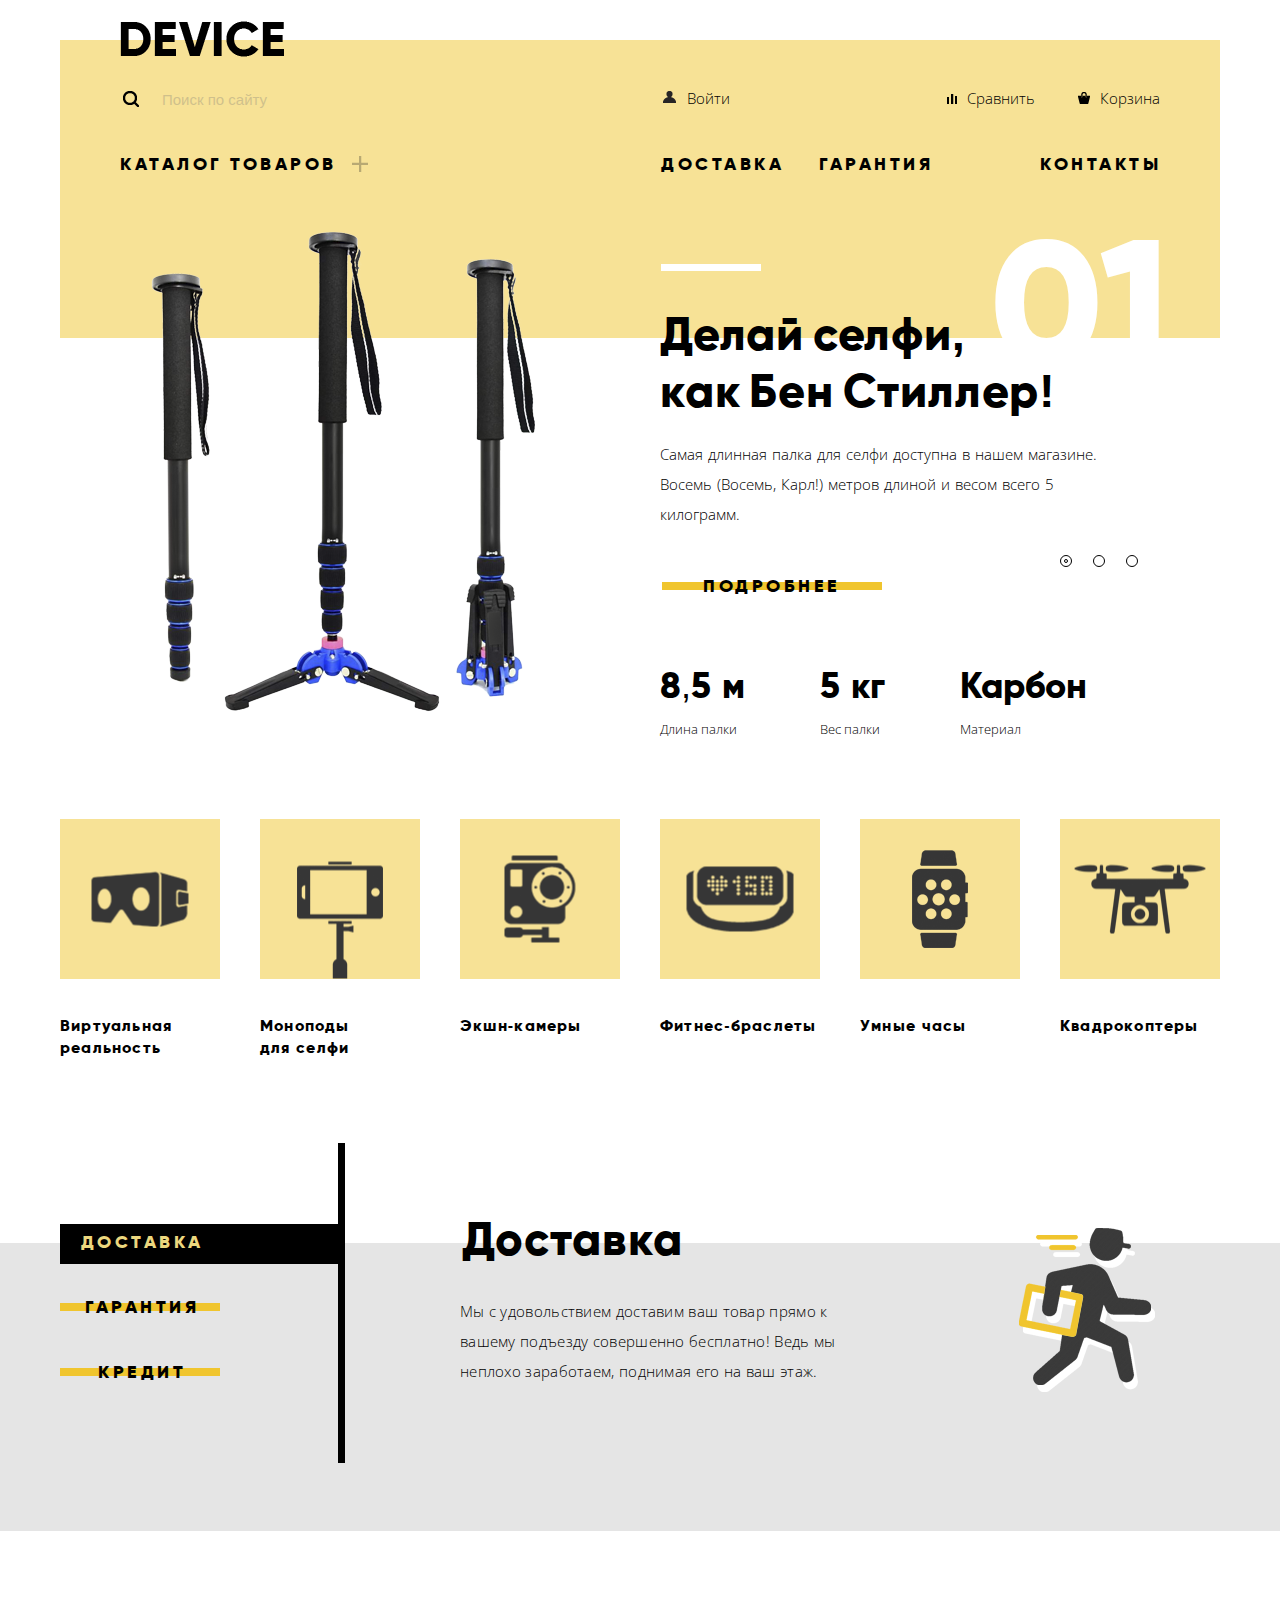
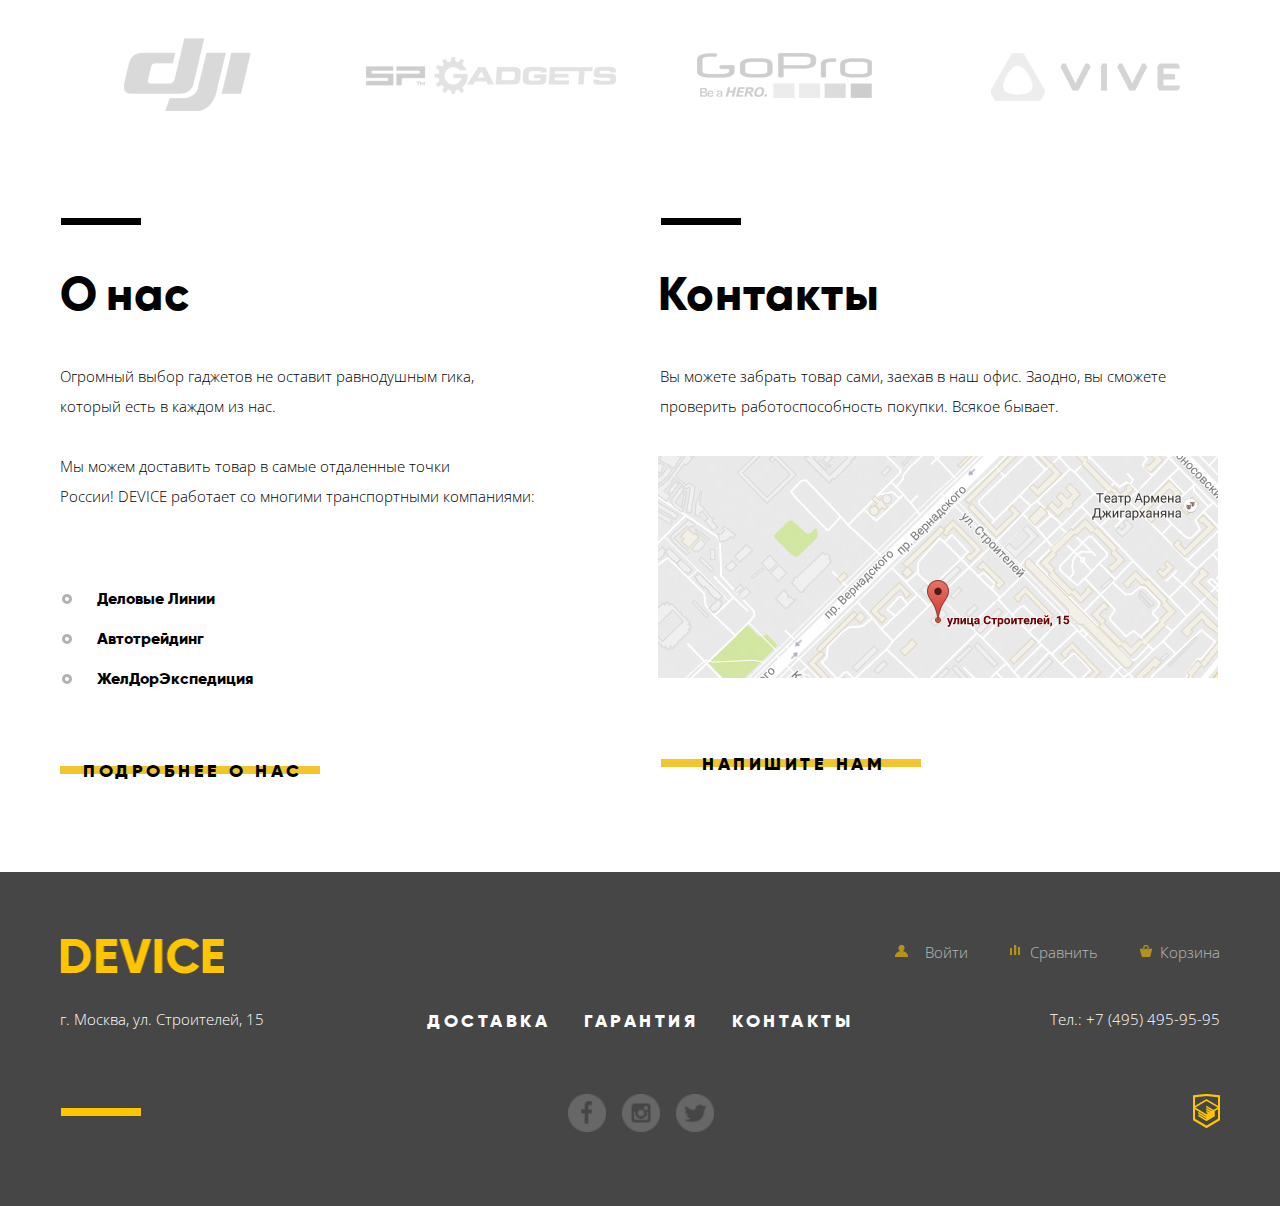
==== commit 57371e00: "изменение стилей чекбоксов, кнопок" ====
--- a/index.html
+++ b/index.html
@@ -285,7 +285,7 @@
     </footer>
     <div class="modal-content-map">
       <button class="modal-content-close" type="button" title="Закрыть">Закрыть</button>
-      <iframe src="https://www.google.com/maps/embed?pb=!1m18!1m12!1m3!1d2249.112374947343!2d37.527429315713675!3d55.687034004530226!2m3!1f0!2f0!3f0!3m2!1i1024!2i768!4f13.1!3m3!1m2!1s0x46b54cf65f5c8955%3A0x694710ccd55501e!2z0YPQuy4g0KHRgtGA0L7QuNGC0LXQu9C10LksIDE1LCDQnNC-0YHQutCy0LAsIDExOTMxMQ!5e0!3m2!1sru!2sru!4v1504282171926" width="960" height="560" style="border:0" allowfullscreen></iframe>
+      <iframe src="https://www.google.com/maps/embed?pb=!1m18!1m12!1m3!1d2249.112374947343!2d37.527429315713675!3d55.687034004530226!2m3!1f0!2f0!3f0!3m2!1i1024!2i768!4f13.1!3m3!1m2!1s0x46b54cf65f5c8955%3A0x694710ccd55501e!2z0YPQuy4g0KHRgtGA0L7QuNGC0LXQu9C10LksIDE1LCDQnNC-0YHQutCy0LAsIDExOTMxMQ!5e0!3m2!1sru!2sru!4v1504282171926" width="994" height="593" style="border:0" allowfullscreen></iframe>
     </div>
     <div class="letter-form modal-content-hide">
       <form class="write-us" action="https://echo.htmlacademy.ru" method="post">
--- a/css/style.css
+++ b/css/style.css
@@ -549,8 +549,15 @@
   z-index: -10;
 }
 
-.flex-slider-1 .details:hover {
+.flex-slider-1 .details:hover::before {
+  content:"";
+  position: absolute;
+  width: 220px;
+  height: 40px;
   background-color: rgb(240, 197, 46);
+  top: -4px;
+  left: 0;
+  z-index: -10;
 }
 
 .details a {
@@ -755,8 +762,8 @@
   height:8px;
   background-color: rgb(240, 197, 46);
   position: absolute;
-  top:14px;
-  left:-2px;
+  top: 11px;
+  left: -2px;
 }
 
 .slider-controls-2 label:hover,
@@ -971,7 +978,7 @@
   height:40px;
   width:260px;
   text-align: center;
-  position:relative;
+  position: relative;
   margin-top: 60px;
   z-index: 2;
 }
@@ -979,11 +986,11 @@
 .about-and-contacts .about-more::before {
   content:"";
   position: absolute;
-  width:260px;
+  width: 260px;
   height: 8px;
   background-color: rgb(240, 197, 46);
-  top: 13px;
-  left:0;
+  top: 12px;
+  left: 0;
   z-index: -10;
 }
 
@@ -995,13 +1002,20 @@
   font-style: normal;
   text-transform: uppercase;
   letter-spacing: 3.5px;
+  display: inline-block;
   vertical-align: middle;
-  display: inline-block;
   margin-left: 6px;
 }
 
-.about-and-contacts .about-more:hover {
+.about-and-contacts .about-more:hover::before {
+  content:"";
+  position: absolute;
+  width: 260px;
+  height: 40px;
   background-color: rgb(240, 197, 46);
+  top: -5px;
+  left: 0;
+  z-index: -10;
 }
 
 .about-more a:active {
@@ -1173,11 +1187,12 @@
   top: 15%;
   left: 19%;
   display: none;
-  width: 960px;
-  height: 560px;
+  width: 994px;
+  height: 593px;
+  background: url("./../img/map-big.jpg") no-repeat center;
   -webkit-box-shadow: 0 10px 20px rgba(70, 70, 70, 0.5);
           box-shadow: 0 10px 20px rgba(70, 70, 70, 0.5);
-  z-index: 15;
+  z-index: 150;
 }
 
 .open-map {
@@ -1235,6 +1250,8 @@
   height: 554px;
   position: fixed;
   z-index: 20;
+  top: 15%;
+  left: 19%;
 }
 
 .modal-content-hide {
@@ -1242,11 +1259,7 @@
 }
 
 .write-us {
-  position: fixed;
-  top: 15%;
-  left: 19%;
   width: 760px;
-  height: 554px;
   background-color: rgb(255, 255, 255);
   -webkit-box-shadow: 0 10px 20px rgba(70, 70, 70, 0.5);
           box-shadow: 0 10px 20px rgba(70, 70, 70, 0.5);
@@ -1277,11 +1290,13 @@
 .your-mail,
 .your-text {
   background-color: rgb(242, 242, 242);
-  padding-left: 20px;
+  padding: 0 20px;
+  border: none;
 }
 
 .your-text {
-  padding-top: 20px;
+  padding: 20px;
+  resize: none;
 }
 
 .your-user:hover,
@@ -1294,6 +1309,7 @@
 .your-mail:focus,
 .your-text:focus {
   background-color: rgb(255, 255, 255);
+  border-color: rgb(240, 197, 46);
 }
 
 .send-btn:hover .your-user:invalid,
@@ -1304,7 +1320,7 @@
 
 .your-user,
 .your-mail {
-  width: 340px;
+  width: 320px;
   height: 50px;
 }
 
@@ -1324,7 +1340,8 @@
 }
 
 .third-field {
-  margin-bottom: 10px;
+  margin-bottom: 30px;
+  width: 100%;
 }
 
 .send-btn {
@@ -1332,7 +1349,7 @@
   background: none;
   text-decoration: none;
   font-family: 'Gilroy', sans-serif;
-  font-size: 16px;
+  font-size: 18px;
   font-weight: 800;
   font-style: normal;
   text-transform: uppercase;
@@ -1342,10 +1359,11 @@
   position: relative;
   margin: 0;
   padding: 0;
-  margin-bottom: 70px;
   height: 40px;
   text-align: center;
   width:200px;
+  margin-bottom: 90px;
+  cursor: pointer;
 }
 
 .send-btn::before {
@@ -1354,7 +1372,7 @@
   width:200px;
   height: 8px;
   background-color: rgb(240, 197, 46);
-  top: 15px;
+  top: 16px;
   left: 0px;
   z-index: -10;
 }
@@ -1700,7 +1718,7 @@
   width: 4px;
   height: 4px;
   background-color: rgb(171, 171, 171);
-  top: 40%;
+  top: 35%;
   left: 40%;
 }
 
@@ -1795,11 +1813,11 @@
 
 .color-type label::before {
   content: "";
-  width:20px;
-  height:20px;
+  width: 19px;
+  height: 19px;
   position:absolute;
   border: 2px solid black;
-  border-radius: 15%;
+  border-radius: 12%;
   top:6px;
   left:-1px;
   z-index: 15;
@@ -1811,18 +1829,17 @@
 
 input[type="checkbox"]:checked + label::after {
   content: "";
-  width:14px;
-  height:7px;
+  width:27px;
+  height:23px;
   position:absolute;
-  border:4px solid black;
-  top:8px;
-  left:6px;
-  border-top: none;
-  border-right: none;
-  -webkit-transform: rotate(-45deg);
-      -ms-transform: rotate(-45deg);
-          transform: rotate(-45deg);
+  background-image: url("./../img/checkbox-on.png");
   z-index: 20;
+  top: 6px;
+  left: -1px;
+}
+
+input[type="checkbox"]:checked + label::before {
+  border: none;
 }
 
 .blue-type {
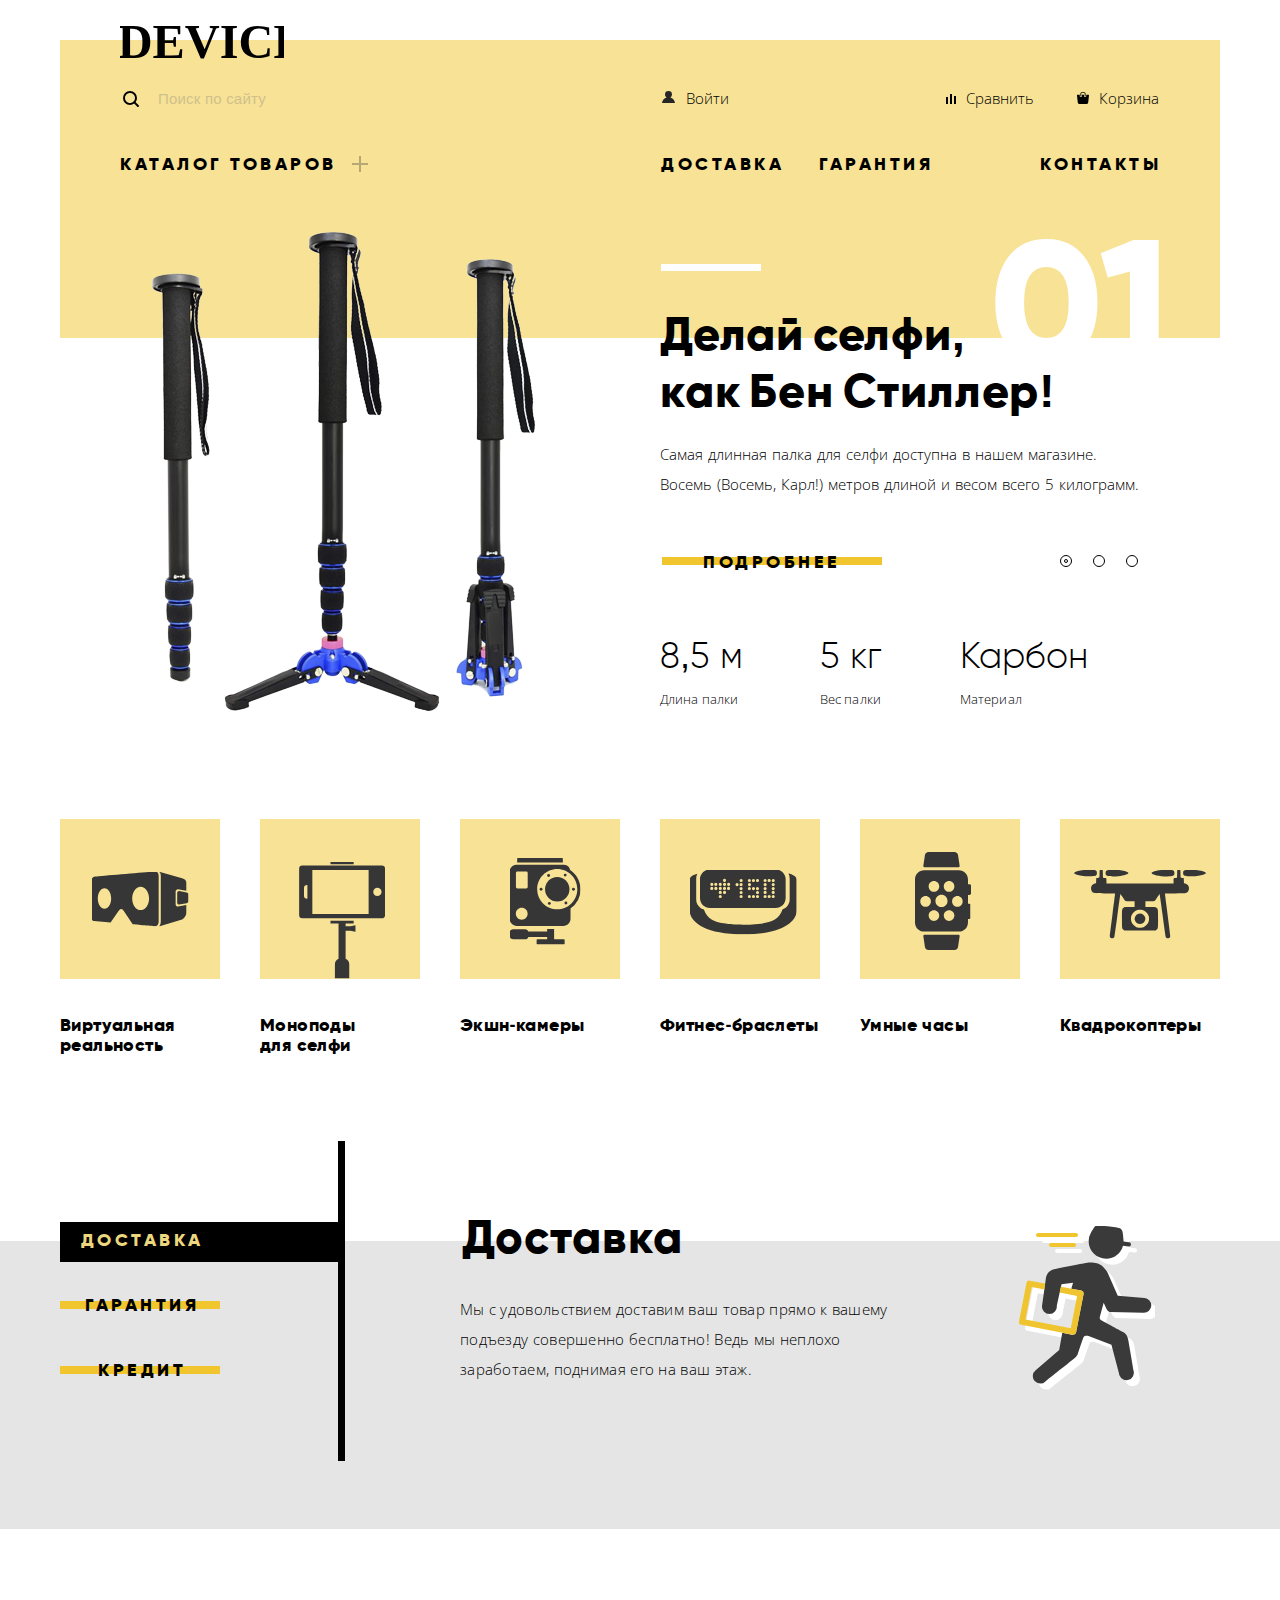
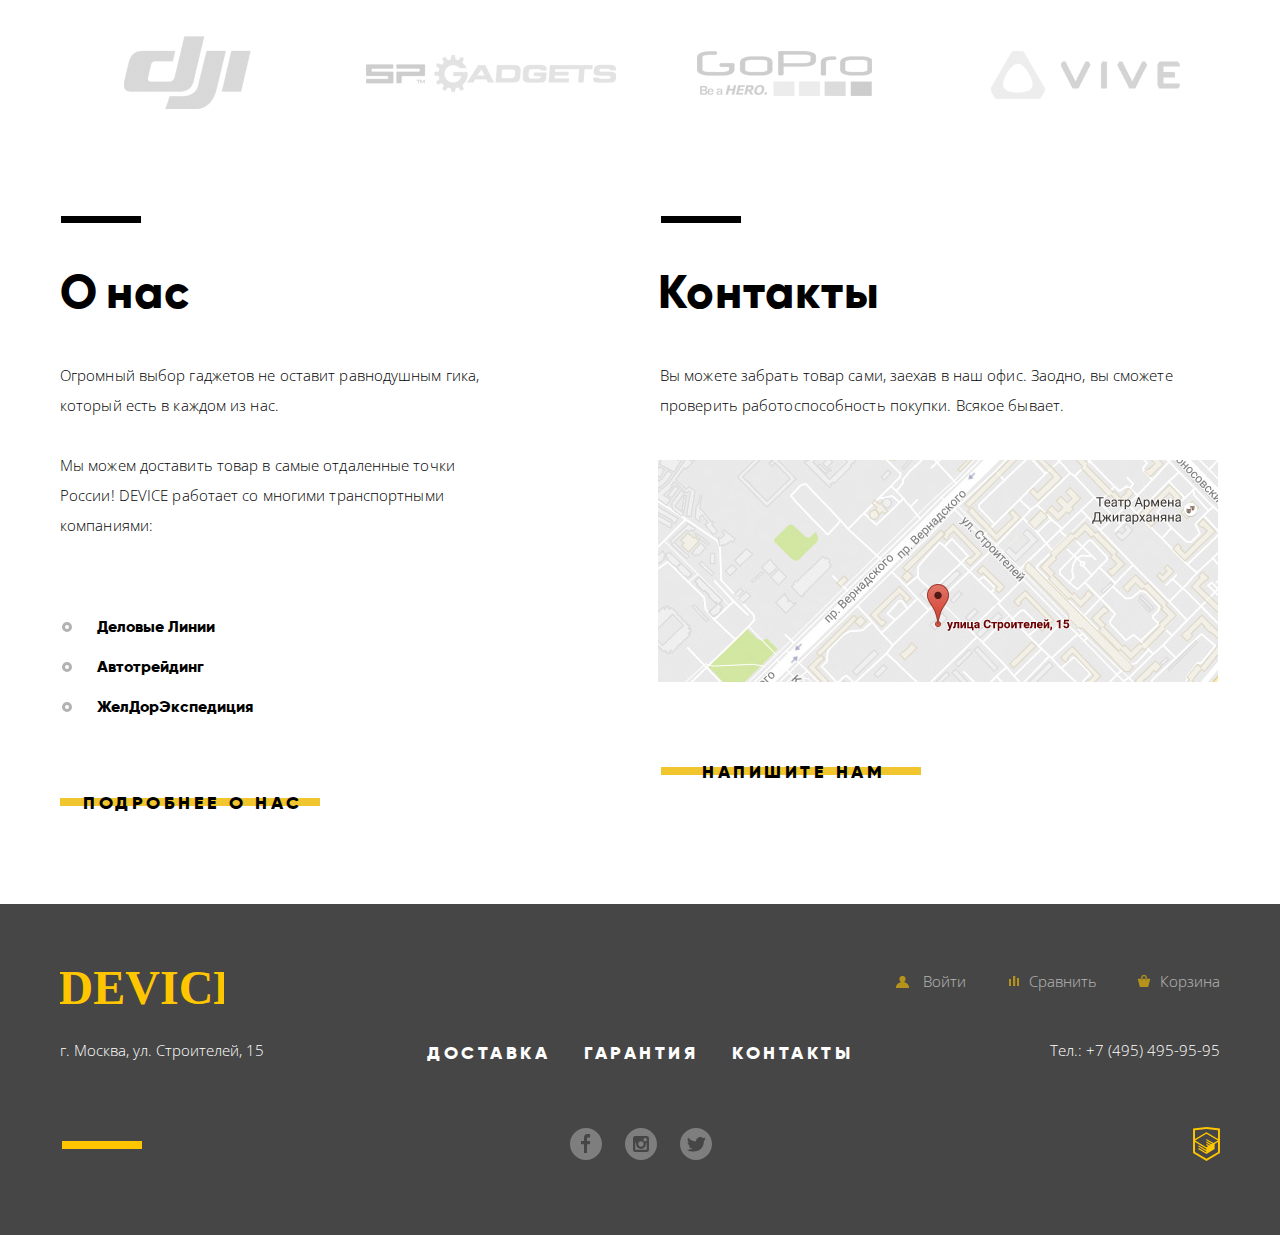
==== commit 4778d8b3: "подготовка ко второй проверке" ====
--- a/index.html
+++ b/index.html
@@ -11,7 +11,7 @@
     <header class="container">
       <div class="page-header">
         <div class="logo">
-          <a href="index.html"><img src="img/logo.png" alt="Device" width="164" height="36"></a>
+          <a href="index.html"><img src="img/logo-d.svg" alt="Device" width="164" height="36"></a>
         </div>
         <div class="searcher-and-functions">
           <div class="searcher">
@@ -80,7 +80,7 @@
               <img src="img/slider-1.png" alt="the-big-stick"  width="384" height="486">
               <div class="artic-text">
                 <div class="motto-1">
-                  <h2>Делай селфи,<br>как Бен Стиллер!</h2>
+                  <h2>Делай селфи, как&nbsp;Бен Стиллер!</h2>
                 </div>
                 <p>Самая длинная палка для селфи доступна в нашем магазине. Восемь (Восемь, Карл!) метров длиной и весом всего 5 килограмм.</p>
                 <div class="details">
@@ -97,10 +97,9 @@
               <img src="img/slider-2.png" alt="bracelet"  width="345" height="485">
               <div class="artic-text">
                 <div class="motto-1">
-                  <h2>Худеем<br> правильно!</h2>
-                </div>
-                <p>Мотивирующие фитнес-браслеты помогут найти в себе силы<br>
-                  не пропускать занятия и соблюдать диету.</p>
+                  <h2>Худеем правильно!</h2>
+                </div>
+                <p>Мотивирующие фитнес-браслеты помогут найти в себе силы не пропускать занятия и соблюдать диету.</p>
                 <div class="details">
                   <a href="#">Подробнее</a>
                 </div>
@@ -113,10 +112,9 @@
               <img src="img/slider-3.png" alt="the-drone"  width="526" height="334">
               <div class="artic-text">
                 <div class="motto-1">
-                  <h2>Порхает как бабочка,<br> жалит как пчела!</h2>
-                </div>
-                <p>Этот обычный, на первый взгляд, квадрокоптер оснащен<br>
-                  мощным лазером, замаскированным под стандартную камеру.</p>
+                  <h2>Порхает как бабочка, жалит как пчела!</h2>
+                </div>
+                <p>Этот обычный, на первый взгляд, квадрокоптер оснащен мощным лазером, замаскированным под стандартную камеру.</p>
                 <div class="details">
                   <a href="#">Подробнее</a>
                 </div>
@@ -132,37 +130,37 @@
       <ul class="catalog-flex container">
           <li><a href="#">
             <div class="catalog-image">
-              <img src="img/popular-1.png" alt="Виртуальная реальность" width="97" height="55">
+              <img src="img/popular-1.svg" alt="Виртуальная реальность" width="97" height="55">
             </div>
             <p>Виртуальная реальность</p></a>
           </li>
           <li><a href="catalog.html">
             <div class="catalog-image">
-              <img src="img/popular-2.png" alt="Моноподы для селфи" width="86" height="117">
+              <img src="img/popular-2.svg" alt="Моноподы для селфи" width="86" height="117">
             </div>
             <p>Моноподы<br> для селфи</p></a>
           </li>
           <li><a href="#">
             <div class="catalog-image">
-              <img src="img/popular-3.png" alt="Экшн-камеры" width="71" height="87">
+              <img src="img/popular-3.svg" alt="Экшн-камеры" width="71" height="87">
             </div>
             <p>Экшн-камеры</p></a>
           </li>
           <li><a href="#">
             <div class="catalog-image">
-              <img src="img/popular-4.png" alt="Фитнес-браслеты" width="107" height="65">
+              <img src="img/popular-4.svg" alt="Фитнес-браслеты" width="107" height="65">
             </div>
             <p>Фитнес-браслеты</p></a>
           </li>
           <li><a href="#">
             <div class="catalog-image">
-              <img src="img/popular-5.png" alt="Умные часы" width="56" height="98">
+              <img src="img/popular-5.svg" alt="Умные часы" width="56" height="98">
             </div>
             <p>Умные часы</p></a>
           </li>
           <li><a href="#">
             <div class="catalog-image">
-              <img src="img/popular-6.png" alt="v" width="132" height="69">
+              <img src="img/popular-6.svg" alt="Квадрокоптеры" width="132" height="69">
             </div>
             <p>Квадрокоптеры</p></a>
           </li>
@@ -190,17 +188,17 @@
                 <div class="delivery-detail">
                   <h2 id="delivery">Доставка</h2>
                   <p>Мы с удовольствием доставим ваш товар прямо к вашему подъезду совершенно бесплатно! Ведь мы неплохо заработаем, поднимая его на ваш этаж.</p>
-                  <img src="img/delivery.png" alt="running-man" width="136" height="164">
+                  <img src="img/delivery.svg" alt="running-man" width="136" height="164">
                 </div>
                 <div class="warranty-detail">
                   <h2 id="warranty">Гарантия</h2>
                   <p>Если из-за возгарания купленного у нас товара у вас сгорит дом - не переживайте, мы выдадим вам новый. Товар, не дом, конечно же.</p>
-                  <img src="img/warranty.png" alt="phone-call" width="171" height="195">
+                  <img src="img/warranty.svg" alt="phone-call" width="171" height="195">
                 </div>
                 <div class="credit-detail">
                   <h2 id="credit">Кредит</h2>
                   <p>Зелезть в долговую яму стало проще! Кредитные консультанты подберут для вас наиболее выгодные условия кредита. Выгодные для нашего банка, разумеется.</p>
-                  <img src="img/credit.png" alt="credit-card" width="156" height="188">
+                  <img src="img/credit.svg" alt="credit-card" width="156" height="188">
                 </div>
               </div>
             </div>
@@ -215,10 +213,10 @@
       <div class="about-and-contacts container">
         <section class="about-us">
           <h2>О нас</h2>
-          <p>Огромный выбор гаджетов не оставит равнодушным гика,<br>
+          <p>Огромный выбор гаджетов не оставит равнодушным гика,
             который есть в каждом из нас.</p>
-          <p>Мы можем доставить товар в самые отдаленные точки<br>
-            России! DEVICE работает со многими транспортными компаниями:</p>
+          <p>Мы можем доставить товар в самые отдаленные точки
+            России!&nbsp;DEVICE работает со многими транспортными компаниями:</p>
           <ul>
             <li class="dot">Деловые Линии</li>
             <li class="dot">Автотрейдинг</li>
@@ -230,8 +228,7 @@
         </section>
         <section class="contacts">
           <h2 id="contact">Контакты</h2>
-          <p>Вы можете забрать товар сами, заехав в наш офис. Заодно, вы сможете<br>
-          проверить работоспособность покупки. Всякое бывает.</p>
+          <p>Вы можете забрать товар сами, заехав в наш офис. Заодно, вы сможете проверить работоспособность покупки. Всякое бывает.</p>
           <div class="open-map"  tabindex="0">
             <img src="img/map.jpg" alt="map" width="560" height="222">
           </div>
@@ -245,7 +242,7 @@
       <div class="flex-footer">
         <div class="logo-functions">
           <div class="logo">
-            <a href="index.html"><img src="img/logo-f.png" alt="DEVICE" width="164" height="36"></a>
+            <a href="index.html"><img src="img/logo-d-f.svg" alt="DEVICE" width="164" height="36"></a>
           </div>
           <div class="functions">
             <div class="foot-btn enter-f">
@@ -273,12 +270,12 @@
         </nav>
         <div class="friends-home">
           <div class="friends">
-            <a class="social-btn" href="https://facebook.com"><img src="img/facebook.png" alt="facebook" width="38" height="38"></a>
-            <a class="social-btn" href="https://instagram.com"><img src="img/insta.png" alt="instagram" width="38" height="38"></a>
-            <a class="social-btn" href="https://twitter.com"><img src="img/twitter.png" alt="twitter" width="38" height="38"></a>
+            <a class="social-btn" href="https://facebook.com"><img src="img/fb.svg" alt="facebook" width="32" height="32"></a>
+            <a class="social-btn" href="https://instagram.com"><img src="img/instagram.svg" alt="instagram" width="32" height="32"></a>
+            <a class="social-btn" href="https://twitter.com"><img src="img/twitter.svg" alt="twitter" width="32" height="32"></a>
           </div>
           <div class="academy">
-            <a class="btn" href="https://htmlacademy.ru/intensive/htmlcss"><img src="img/htmlacademy.png" alt="Html academy" width="27" height="34"></a>
+            <a class="btn" href="https://htmlacademy.ru/intensive/htmlcss"><img src="img/logo-html.svg" alt="Html academy" width="27" height="34"></a>
           </div>
         </div>
       </div>
--- a/css/style.css
+++ b/css/style.css
@@ -25,7 +25,7 @@
 
 body h1,
 body h2 {
-  font-family: 'Gilroy', sans-serif;
+  font-family: 'Gilroy', 'Arial', sans-serif;
   font-size: 47px;
   line-height: 60px;
   color: black;
@@ -43,7 +43,7 @@
   padding: 0 20px;
 }
 
-a {
+.container a {
   text-decoration: none;
   color:inherit;
 }
@@ -67,8 +67,8 @@
 }
 
 .page-header .logo {
-  margin-bottom:11px;
-  margin-top:21px;
+  margin-bottom: 9px;
+  margin-top:23px;
   margin-left: 0;
 }
 
@@ -84,13 +84,13 @@
   display:-webkit-box;
   display:-ms-flexbox;
   display:flex;
-  margin-bottom: 15px;
+  margin-bottom: 16px;
 }
 
 .searcher {
   width:430px;
   margin-right:71px;
-  padding-left: 40px;
+  padding-left: 38px;
   position: relative;
 }
 
@@ -99,7 +99,7 @@
   position: absolute;
   top:11px;
   left:3px;
-  background: url("./../img/search.png") no-repeat;
+  background: url("./../img/search.svg") no-repeat;
   width: 16px;
   height: 16px;
 }
@@ -109,9 +109,12 @@
   border:none;
   opacity: 0.3;
   margin-right: 156px;
-  vertical-align: middle;
+  vertical-align: baseline;
   font-size: 15px;
   line-height: 36px;
+  padding-left: 0;
+  margin-left: 0;
+  letter-spacing: 0.2px;
 }
 
 .searcher input:hover {
@@ -183,6 +186,9 @@
 
 .user {
   min-width:160px;
+  padding-left: 0px;
+  letter-spacing: 0.2px;
+  padding-right: 19px;
 }
 
 .enter {
@@ -196,17 +202,31 @@
   position: absolute;
   top:11px;
   left:3px;
-  background: url("./../img/user.png") no-repeat;
+  background: url("./../img/user.svg") no-repeat;
   width: 13px;
   height:12px;
 }
 
+.user::before {
+  left: 2px;
+  top: 12px
+}
+
 .exit {
-  margin-right: 28px;
+  margin:0;
+  padding: 0;
+  padding-left: 0px;
+  text-align: left;
+  padding-right: 2px;
 }
 
 .exit a {
   opacity: 0.3;
+  padding: 0;
+  margin:0;
+  text-align: left;
+  display: inline-block;
+  vertical-align: baseline;
 }
 
 .compare{
@@ -219,7 +239,7 @@
   position: absolute;
   top:14px;
   left:7px;
-  background: url("./../img/compare.png") no-repeat;
+  background: url("./../img/compare.svg") no-repeat;
   width: 10px;
   height:10px;
 }
@@ -235,7 +255,7 @@
   position: absolute;
   top:12px;
   left:18px;
-  background: url("./../img/cart.png") no-repeat;
+  background: url("./../img/cart.svg") no-repeat;
   width: 12px;
   height:12px;
 }
@@ -248,7 +268,7 @@
 }
 
 .nav-menu-header h2 {
-  font-family: 'Gilroy', sans-serif;
+  font-family: 'Gilroy', 'Arial', sans-serif;
   font-size: 18px;
   color: black;
   font-weight: 800;
@@ -279,7 +299,8 @@
   width:16px;
   height:16px;
   background-color: transparent;
-  background-image: url("./../img/plus.png");
+  background-image: url("./../img/plus.svg");
+  opacity: 0.3;
   position: absolute;
   top:36%;
   right:102px;
@@ -317,8 +338,8 @@
   background-color: rgb(247, 226, 150);
   z-index: 100;
   display: none;
-  padding-bottom: 13px;
-  padding-top: 13px;
+  padding-bottom: 12px;
+  padding-top: 14px;
 }
 
 .hidden-menu ul {
@@ -449,6 +470,7 @@
   margin-left:91px;
   margin-top: 4px;
   margin-right: 125px;
+  z-index: 400;
 }
 
 .flex-slider-1 .promo-2 img {
@@ -488,9 +510,21 @@
   left:1px;
 }
 
+.promo-1 h2 {
+  width: 450px;
+}
+
+.promo-2 h2 {
+  width: 300px;
+}
+
+.promo-3 h2 {
+  width: 550px;
+}
+
 .promo-1 .artic-text::after {
   content: "01";
-  font-family: 'Gilroy', sans-serif;
+  font-family: 'Gilroy', 'Arial', sans-serif;
   font-size: 179px;
   position: absolute;
   left: 330px;
@@ -501,7 +535,7 @@
 
 .promo-2 .artic-text::after {
   content: "02";
-  font-family: 'Gilroy', sans-serif;
+  font-family: 'Gilroy', 'Arial', sans-serif;
   font-size: 179px;
   position: absolute;
   left: 330px;
@@ -512,7 +546,7 @@
 
 .promo-3 .artic-text::after {
   content: "03";
-  font-family: 'Gilroy', sans-serif;
+  font-family: 'Gilroy', 'Arial', sans-serif;
   font-size: 179px;
   position: absolute;
   left: 330px;
@@ -522,11 +556,16 @@
 }
 
 .artic-text p {
-  margin-bottom: 40px;
+  margin-bottom: 46px;
   margin-top: 19px;
   word-spacing: 1px;
-  width:450px;
+  width: 480px;
   line-height: 30px;
+}
+
+.promo-2 p,
+.promo-3 p {
+  width: 450px;
 }
 
 .flex-slider-1 .details {
@@ -535,7 +574,7 @@
   text-align: center;
   margin-left: 2px;
   position:relative;
-  margin-bottom: 50px;
+  margin-bottom: 44px;
 }
 
 .flex-slider-1 .details::before {
@@ -544,7 +583,7 @@
   width:220px;
   height: 8px;
   background-color: rgb(240, 197, 46);
-  top:13px;
+  top:12px;
   left:0;
   z-index: -10;
 }
@@ -563,7 +602,7 @@
 .details a {
   text-decoration: none;
   width:220px;
-  font-family: 'Gilroy', sans-serif;
+  font-family: 'Gilroy', 'Arial', sans-serif;
   font-size: 18px;
   color: black;
   font-weight: 800;
@@ -592,6 +631,7 @@
   width: 460px;
   margin:0;
   padding:0;
+  letter-spacing: 0.1px;
 }
 
 .article-options div {
@@ -603,7 +643,7 @@
 }
 
 .article-options p {
-  font-family: 'Gilroy', sans-serif;
+  font-family: 'Gilroy-300', 'Arial', sans-serif;
   font-size: 36px;
   color: black;
   font-weight: 300;
@@ -626,13 +666,13 @@
 
 .catalog-flex p {
   text-decoration: none;
-  font-family: 'Gilroy', sans-serif;
-  font-size: 16px;
-  line-height: 22px;
+  font-family: 'Gilroy', 'Arial', sans-serif;
+  font-size: 18px;
+  line-height: 20px;
   color: black;
   font-weight: 800;
   font-style: normal;
-  letter-spacing: 1.2px;
+  letter-spacing: 0.4px;
   width:160px;
 }
 
@@ -665,6 +705,27 @@
 
 .catalog-flex li:nth-child(2) img {
   top: 63%;
+  left: 51%;
+}
+
+.catalog-flex li:nth-child(3) img {
+  top: 51%;
+  left: 53%;
+}
+
+.catalog-flex li:nth-child(4) img {
+  top: 52%;
+  left: 52%;
+}
+
+.catalog-flex li:nth-child(5) img {
+  top: 51%;
+  left: 52%;
+}
+
+.catalog-flex li:nth-child(6) img {
+  top: 53%;
+  left: 50%;
 }
 
 .slider-background {
@@ -693,7 +754,7 @@
 
 .slider-controls-2 ul {
   list-style: none;
-  font-family: 'Gilroy', sans-serif;
+  font-family: 'Gilroy', 'Arial', sans-serif;
   font-size: 18px;
   color: black;
   font-weight: 800;
@@ -814,13 +875,13 @@
 
 .shift-container-2 p {
   letter-spacing: 0.3px;
-  width: 400px;
+  width: 445px;
   line-height: 30px;
 }
 
 .shift-container-2 img {
   margin-top: 57px;
-  margin-left: 93px;
+  margin-left: 48px;
 }
 
 #btn-11:checked ~.shift-container-2 .flex-slider-2 {
@@ -859,7 +920,7 @@
   width: 260px;
   height: 100px;
   font-size: 0;
-  background-image:url("./../img/sprites.png");
+  background-image:url("./../img/sprites.svg");
 }
 
 .firms a:hover {
@@ -903,7 +964,7 @@
   word-spacing: -6px;
   letter-spacing: 1px;
   padding-top: 40px;
-  padding-bottom: 22px;
+  padding-bottom: 23px;
 }
 
 .about-and-contacts .about-us {
@@ -919,17 +980,28 @@
   padding-bottom: 15px;
   font-size: 15px;
   line-height: 30px;
+  letter-spacing: 0.1px;
+}
+
+.about-us p:first-of-type {
+  width: 450px;
+}
+
+.about-us p:last-of-type {
+  width: 480px;
+
 }
 
 .about-us ul {
   list-style: none;
-  font-family: 'Gilroy', sans-serif;
+  font-family: 'Gilroy', 'Arial', sans-serif;
   font-size: 16px;
   line-height: 30px;
   font-weight: 800;
   font-style: normal;
-  padding-top: 42px;
+  padding-top: 41px;
   padding-left: 37px;
+  padding-bottom: 0px;
 }
 
 .about-us li {
@@ -979,7 +1051,7 @@
   width:260px;
   text-align: center;
   position: relative;
-  margin-top: 60px;
+  margin-top: 64px;
   z-index: 2;
 }
 
@@ -996,7 +1068,7 @@
 
 .about-and-contacts a {
   text-decoration: none;
-  font-family: 'Gilroy', sans-serif;
+  font-family: 'Gilroy', 'Arial', sans-serif;
   font-size: 18px;
   font-weight: 800;
   font-style: normal;
@@ -1029,7 +1101,7 @@
 .contacts img {
   padding:0;
   margin:0;
-  padding-top: 5px;
+  padding-top: 10px;
 }
 
 .contacts .about-more {
@@ -1038,6 +1110,11 @@
 
 .page-footer {
   background-color: rgb(70, 70, 70);
+}
+
+.page-footer a {
+text-decoration: none;
+color:inherit;
 }
 
 .flex-footer {
@@ -1052,6 +1129,7 @@
   width: 1160px;
   margin: 0 auto;
   padding: 65px 0;
+  padding-top: 62px;
   position: relative;
 }
 
@@ -1071,19 +1149,19 @@
 }
 
 .logo {
-  width: 164px;
+  width: 200px;
 }
 
 .functions {
-  -ms-flex-item-align: end;
-      align-self: flex-end;
-  margin-bottom: 17px;
+  -ms-flex-item-align: start;
+      align-self: flex-start;
+  margin-bottom: 20px;
 }
 
 .foot-btn {
   width: 85px;
   opacity: 0.6;
-  margin-left: 20px;
+  margin-left: 21px;
   position: relative;
 }
 
@@ -1106,25 +1184,29 @@
 .enter-f::before,
 .compare-f::before,
 .bucket-f::before {
-  top:8px;
+  top:10px;
   left:-20px;
 }
 
 .enter-f::before {
-  left: -30px;
+  left: -27px;
 }
 
 .bucket-f::before {
-  left:5px;
-}
-
-.nav-menu-adress,
+  left:3px;
+  top: 9px;
+}
+
 .nav-menu-footer {
   padding-top: 5px;
 }
 
+.nav-menu-adress {
+  padding-top: 4px;
+}
+
 .nav-menu-footer div{
-  font-family: 'Gilroy', sans-serif;
+  font-family: 'Gilroy', 'Arial', sans-serif;
   font-size: 18px;
   line-height: 24px;
   color: white;
@@ -1163,23 +1245,28 @@
   height: 8px;
   background-color: rgb(255, 198, 0);
   position: absolute;
-  right:585px;
-  bottom:25px;
+  right:589px;
+  bottom:20px;
 }
 
 .friends {
   margin:auto;
-  padding-left: 40px;
+  padding-left: 47px;
+  padding-top: 2px;
   position: relative;
 }
 
 .friends a {
-  margin-right: 12px;
+  margin-right: 19px;
   opacity: 0.3;
 }
 
 .friends a:active {
   opacity: 0.1;
+}
+
+.academy {
+  padding-top: 2px;
 }
 
 .modal-content-map {
@@ -1189,7 +1276,8 @@
   display: none;
   width: 994px;
   height: 593px;
-  background: url("./../img/map-big.jpg") no-repeat center;
+  background: url("./../img/map-big.jpg") no-repeat;
+  background-size: cover;
   -webkit-box-shadow: 0 10px 20px rgba(70, 70, 70, 0.5);
           box-shadow: 0 10px 20px rgba(70, 70, 70, 0.5);
   z-index: 150;
@@ -1216,10 +1304,10 @@
   top: 20px;
   right: 20px;
   border-radius: 50%;
-  width: 50px;
-  height: 50px;
+  width: 60px;
+  height: 60px;
   font-size: 0;
-  background-color: rgb(240, 197, 46);
+  background: url("./../img/modal-close.svg") no-repeat center;
   border: 0;
   cursor: pointer;
   opacity: 0.5;
@@ -1231,18 +1319,6 @@
 
 .modal-content-close:active {
   opacity: 0.3;
-}
-
-.modal-content-close::before {
-  content: "";
-  position: absolute;
-  width:23px;
-  height: 22px;
-  top: 27%;
-  left: 27%;
-  background-color: transparent;
-  background-image: url("./../img/modal-close.png");
-  z-index: 140;
 }
 
 .letter-form {
@@ -1291,7 +1367,8 @@
 .your-text {
   background-color: rgb(242, 242, 242);
   padding: 0 20px;
-  border: none;
+  border-color: background-color: rgb(240, 197, 46);
+  border-width: 2px;
 }
 
 .your-text {
@@ -1326,7 +1403,7 @@
 
 .write-us label {
   text-decoration: none;
-  font-family: 'Gilroy', sans-serif;
+  font-family: 'Gilroy', 'Arial', sans-serif;
   font-size: 16px;
   line-height: 22px;
   color: black;
@@ -1348,7 +1425,7 @@
   border: none;
   background: none;
   text-decoration: none;
-  font-family: 'Gilroy', sans-serif;
+  font-family: 'Gilroy', 'Arial', sans-serif;
   font-size: 18px;
   font-weight: 800;
   font-style: normal;
@@ -1389,11 +1466,10 @@
   position: absolute;
   top: 20px;
   right: 20px;
-  border-radius: 50%;
-  width: 50px;
-  height: 50px;
+  width: 60px;
+  height: 60px;
   font-size: 0;
-  background-color: rgb(240, 197, 46);
+  background: url("./../img/modal-close.svg") no-repeat center;
   opacity: 0.5;
   border: 0;
   cursor: pointer;
@@ -1408,18 +1484,6 @@
     opacity: 0.3;
   }
 
-  .modal-content-close-2::before {
-  content: "";
-  position: absolute;
-  width:23px;
-  height: 22px;
-  top: 27%;
-  left: 27%;
-  background-color: transparent;
-  background-image: url("./../img/modal-close.png");
-  z-index: 140;
-}
-
 /*=============Стили второго слайдв==================== */
 
 .caption {
@@ -1427,25 +1491,31 @@
 }
 
 .caption h1 {
-  letter-spacing: 0.2px;
+  letter-spacing: 0.1px;
   margin-bottom: 0;
   margin-left: 60px;
+  padding-top: 1px;
 }
 
 .breadcrumbs {
   padding-left: 60px;
-  padding-bottom: 40px;
-  padding-top: 11px;
+  padding-bottom: 43px;
+  padding-top: 15px;
   margin:0;
+  font-size: 14px;
 }
 
 .breadcrumbs a {
   position: relative;
-  padding-right: 37px;
+  padding-right: 35px;
   opacity: 0.3;
   color: inherit;
 }
 
+.breadcrumbs a:last-of-type {
+  padding-right: 36px;
+}
+
 .breadcrumbs a:hover {
   opacity: 0.6
 }
@@ -1455,23 +1525,24 @@
 }
 
 .breadcrumbs span {
-  opacity: 0.1;
+  opacity: 0.3;
 }
 
 .breadcrumbs a:first-child::after,
 .breadcrumbs a:nth-child(2)::after {
   content: "";
-  width: 3px;
-  height: 3px;
-  border: 2px solid black;
+  width: 8px;
+  height: 8px;
+  background-image: url(.././img/nav-arrow.svg);
+  background-repeat: no-repeat;
   position: absolute;
   top:8px;
-  right:17px;
-  -webkit-transform: rotate(45deg);
-      -ms-transform: rotate(45deg);
-          transform: rotate(45deg);
-  border-left: none;
-  border-bottom: none;
+  right:11px;
+  opacity: 1;
+}
+
+.breadcrumbs a:nth-child(2)::after {
+  right: 9px;
 }
 
 .head-background {
@@ -1496,12 +1567,12 @@
   margin: 0;
   width: 328px;
   position: relative;
-  font-family: 'Gilroy', sans-serif;
+  font-family: 'Gilroy', 'Arial', sans-serif;
   font-size: 16px;
   font-weight: 800;
   font-style: normal;
   text-transform: uppercase;
-  letter-spacing: 3px;
+  letter-spacing: 3.6px;
   background-color: rgb(220, 220, 220);
   -ms-flex-item-align: center;
       align-self: center;
@@ -1514,12 +1585,12 @@
 
 .head-word::after {
   content: "";
-  width:200px;
-  height:2px;
+  width:201px;
+  height:3px;
   position:absolute;
   background-color: rgb(0, 0, 0);
   top: 137px;
-  left: 61px;
+  left: 59px;
   z-index: 10;
 }
 
@@ -1541,7 +1612,7 @@
 }
 
 .sorting b {
-  font-family: 'Gilroy', sans-serif;
+  font-family: 'Gilroy', 'Arial', sans-serif;
   font-size: 16px;
   font-weight: 800;
   font-style: normal;
@@ -1564,8 +1635,11 @@
 }
 
 .sort-type label {
-  padding-right: 29px;
+  padding-right: 28px;
   opacity: 0.3;
+  font-size: 14px;
+  letter-spacing: 0.4px;
+  cursor: pointer;
 }
 
 .sort-type input[type="radio"]:checked + label {
@@ -1598,24 +1672,23 @@
   content: "";
   position: absolute;
   width: 10px;
+  cursor: pointer;
   height: 10px;
   border:0;
-  background-image: url(".././img/icon-down.png");
-  -webkit-transform: rotate(180deg);
-      -ms-transform: rotate(180deg);
-          transform: rotate(180deg);
-  top: 14px;
+  background-image: url(".././img/icon-up-dir.svg");
+  top: 10px;
   left: 0px;
 }
 
 .more-less label:last-child:after {
   content: "";
   position: absolute;
+  cursor: pointer;
   width: 10px;
   height: 10px;
   border:0;
-  background-image: url(".././img/icon-down.png");
-  top: 14px;
+  background-image: url(".././img/icon-down-dir.svg");
+  top: 10px;
   right: 0px;
 }
 
@@ -1665,22 +1738,23 @@
 }
 
 .price-range {
-  padding-top: 55px;
-  padding-bottom: 8px;
+  padding-top: 61px;
+  padding-bottom: 14px;
 }
 
 .price-range p {
-  font-family: 'Gilroy', sans-serif;
+  font-family: 'Gilroy', 'Arial', sans-serif;
   font-size: 18px;
   color: black;
   font-weight: 800;
   font-style: normal;
   position: relative;
-  padding-bottom: 10px;
+  padding-bottom: 13px;
+  letter-spacing: 0.1px;
 }
 
 .range-controls {
-  padding-right: 65px;
+  padding-right: 68px;
   padding-bottom: 4px;
   position: relative;
 }
@@ -1699,10 +1773,10 @@
 .range-controls .toggle {
   position: absolute;
   top: -8px;
-  left: -4px;
+  left: -5px;
   cursor: pointer;
-  width: 18px;
-  height: 18px;
+  width: 19px;
+  height: 19px;
   border-radius: 50%;
   position:absolute;
   background: white;
@@ -1729,7 +1803,7 @@
 }
 
 .range-controls .toggle-max {
-  left: 110px;
+  left: 107px;
 }
 
 .price-controls {
@@ -1747,7 +1821,7 @@
   font-family: 'Open Sans', 'Roboto', sans-serif;
   font-size: 14px;
   width: 8px;
-  padding: 8px 4px;
+  padding: 8px 0px;
   text-align: center;
   color: black;
   opacity: 0.3;
@@ -1761,11 +1835,12 @@
 }
 
 .color-type b {
-  font-family: 'Gilroy', sans-serif;
+  font-family: 'Gilroy', 'Arial', sans-serif;
   font-size: 18px;
   font-weight: 800;
   font-style: normal;
-  padding-bottom: 13px;
+  padding-bottom: 20px;
+  letter-spacing: 0.1px;
 }
 
 .color-type {
@@ -1783,22 +1858,22 @@
 
 .color-type::before {
   content: "";
-  width:200px;
-  height:2px;
+  width:201px;
+  height:3px;
   position:absolute;
   background-color: rgb(0, 0, 0);
-  top:13px;
-  left:0px;
+  top:11px;
+  left: -1px;
 }
 
 .color-type::after {
   content: "";
-  width:200px;
-  height:2px;
+  width:201px;
+  height:3px;
   position:absolute;
   background-color: rgb(0, 0, 0);
-  top:297px;
-  left:0px;
+  top:296px;
+  left: -1px;
 }
 
 .color-type input[type="checkbox"] {
@@ -1808,7 +1883,8 @@
 .color-type label {
   padding-left:38px;
   position: relative;
-  margin-bottom: 4px;
+  margin-bottom: 10px;
+  font-size: 14px;
 }
 
 .color-type label::before {
@@ -1817,8 +1893,8 @@
   height: 19px;
   position:absolute;
   border: 2px solid black;
-  border-radius: 12%;
-  top:6px;
+  border-radius: 13%;
+  top:3px;
   left:-1px;
   z-index: 15;
 }
@@ -1832,9 +1908,9 @@
   width:27px;
   height:23px;
   position:absolute;
-  background-image: url("./../img/checkbox-on.png");
+  background-image: url("./../img/checkbox-on.svg");
   z-index: 20;
-  top: 6px;
+  top: 3px;
   left: -1px;
 }
 
@@ -1854,11 +1930,12 @@
 }
 
 .blue-type b {
-  font-family: 'Gilroy', sans-serif;
+  font-family: 'Gilroy', 'Arial', sans-serif;
   font-size: 18px;
   font-weight: 800;
   font-style: normal;
-  padding-bottom: 15px;
+  padding-bottom: 20px;
+  padding-top: 1px;
 }
 
 .blue-type input[type=radio] {
@@ -1868,7 +1945,7 @@
 .blue-type div {
   padding-left: 37px;
   position: relative;
-  padding-bottom: 4px;
+  padding-bottom: 10px;
 }
 
 .blue-type label:hover,
@@ -1883,7 +1960,7 @@
   position:absolute;
   border-radius: 50%;
   border:2px solid black;
-  top:5px;
+  top:2px;
   left:-1px;
 }
 
@@ -1898,7 +1975,7 @@
   position:absolute;
   border-radius: 50%;
   background-color: black;
-  top:13px;
+  top:10px;
   left: 7px;
   z-index: 10;
 }
@@ -1914,15 +1991,16 @@
 
 .show-it a {
   text-decoration: none;
-  font-family: 'Gilroy', sans-serif;
+  color:inherit;
+  font-family: 'Gilroy', 'Arial', sans-serif;
   font-size: 18px;
   font-weight: 800;
   font-style: normal;
   text-transform: uppercase;
-  letter-spacing: 3.5px;
+  letter-spacing: 3.7px;
   vertical-align: middle;
   padding: 5px 0;
-  margin-left: 6px;
+  margin-left: 0px;
   display: inline-block;
 }
 
@@ -1936,7 +2014,7 @@
   width:200px;
   height: 8px;
   background-color: rgb(240, 197, 46);
-  top:19px;
+  top:16px;
   left:0;
   z-index: -1;
 }
@@ -1970,12 +2048,17 @@
           flex-direction: row;
   -ms-flex-wrap: wrap;
       flex-wrap: wrap;
-  padding-top: 45px;
+  padding-top: 48px;
 }
 
 .stuff-group article {
   width:360px;
   position:relative;
+}
+
+.stuff-group a {
+  text-decoration: none;
+  color:inherit;
 }
 
 .stuff-group article:hover img {
@@ -2000,11 +2083,7 @@
   -webkit-box-align: baseline;
       -ms-flex-align: baseline;
           align-items: baseline;
-  padding-bottom: 20px;
-}
-
-.cost {
-  font-size: 16px;
+  padding-bottom: 25px;
 }
 
 .stuff-group article:nth-child(2n) {
@@ -2025,27 +2104,34 @@
 
 .new-thing::before {
   content: "NEW";
-  font-family: 'Gilroy', sans-serif;
+  font-family: 'Gilroy', 'Arial', sans-serif;
   font-size: 14px;
   position: absolute;
   color: rgb(191, 191, 191);
-  top: 63px;
+  top: 66px;
   right: 38px;
   z-index: 100;
 }
 
 .name-price a {
-  font-family: 'Gilroy', sans-serif;
+  font-family: 'Gilroy', 'Arial', sans-serif;
   font-size: 18px;
   line-height: 20px;
   font-weight: 800;
   font-style: normal;
-  width: 245px;
-  padding-bottom: 10px
+  width: 260px;
+  padding-bottom: 4px;
+  letter-spacing: 0.3px;
+  word-spacing: -0.2px;
+}
+
+.cost {
+  font-size: 16px;
+  letter-spacing: 0.2px;
 }
 
 .stuff-group img {
-  padding-bottom: 15px;
+  padding-bottom: 22px;
   padding-top: 21px;
 }
 
@@ -2067,7 +2153,7 @@
 
 .in-basket a {
   text-decoration: none;
-  font-family: 'Gilroy', sans-serif;
+  font-family: 'Gilroy', 'Arial', sans-serif;
   font-size: 18px;
   font-weight: 800;
   font-style: normal;
@@ -2090,7 +2176,7 @@
   width:200px;
   height: 8px;
   background-color: rgb(240, 197, 46);
-  top: 18px;
+  top: 15px;
   left: 0px;
   z-index: -1;
 }
@@ -2133,7 +2219,7 @@
   margin-top:10px;
   background-color: rgb(235, 235, 235);
   width:760px;
-  font-family: 'Gilroy', sans-serif;
+  font-family: 'Gilroy', 'Arial', sans-serif;
   font-size: 16px;
   font-weight: 800;
   font-style: normal;
@@ -2143,9 +2229,9 @@
 }
 
 .navigator div {
-  padding-top: 18px;
+  padding-top: 22px;
   width:120px;
-  padding-left: 5px;
+  padding-left: 7px;
   text-align: center;
 }
 
@@ -2154,16 +2240,29 @@
   color: inherit;
 }
 
-.navigator a:nth-child(2),
-.navigator a:nth-child(3) {
-  opacity:0.3;
-}
-
-.navigator div:first-child {
+.navigator div:nth-child(2) {
+  padding-left: 29px;
+}
+
+.navigator div:nth-child(3) {
+  padding-right: 4px;
 }
 
 .pages a {
   margin-right: 18px;
+  opacity: 0.3;
+}
+
+.pages a:first-child {
+  opacity: 1;
+}
+
+.pages a:hover {
+  opacity: 0.6;
+}
+
+.pages a:active {
+  opacity:1;
 }
 
 .backward:active,
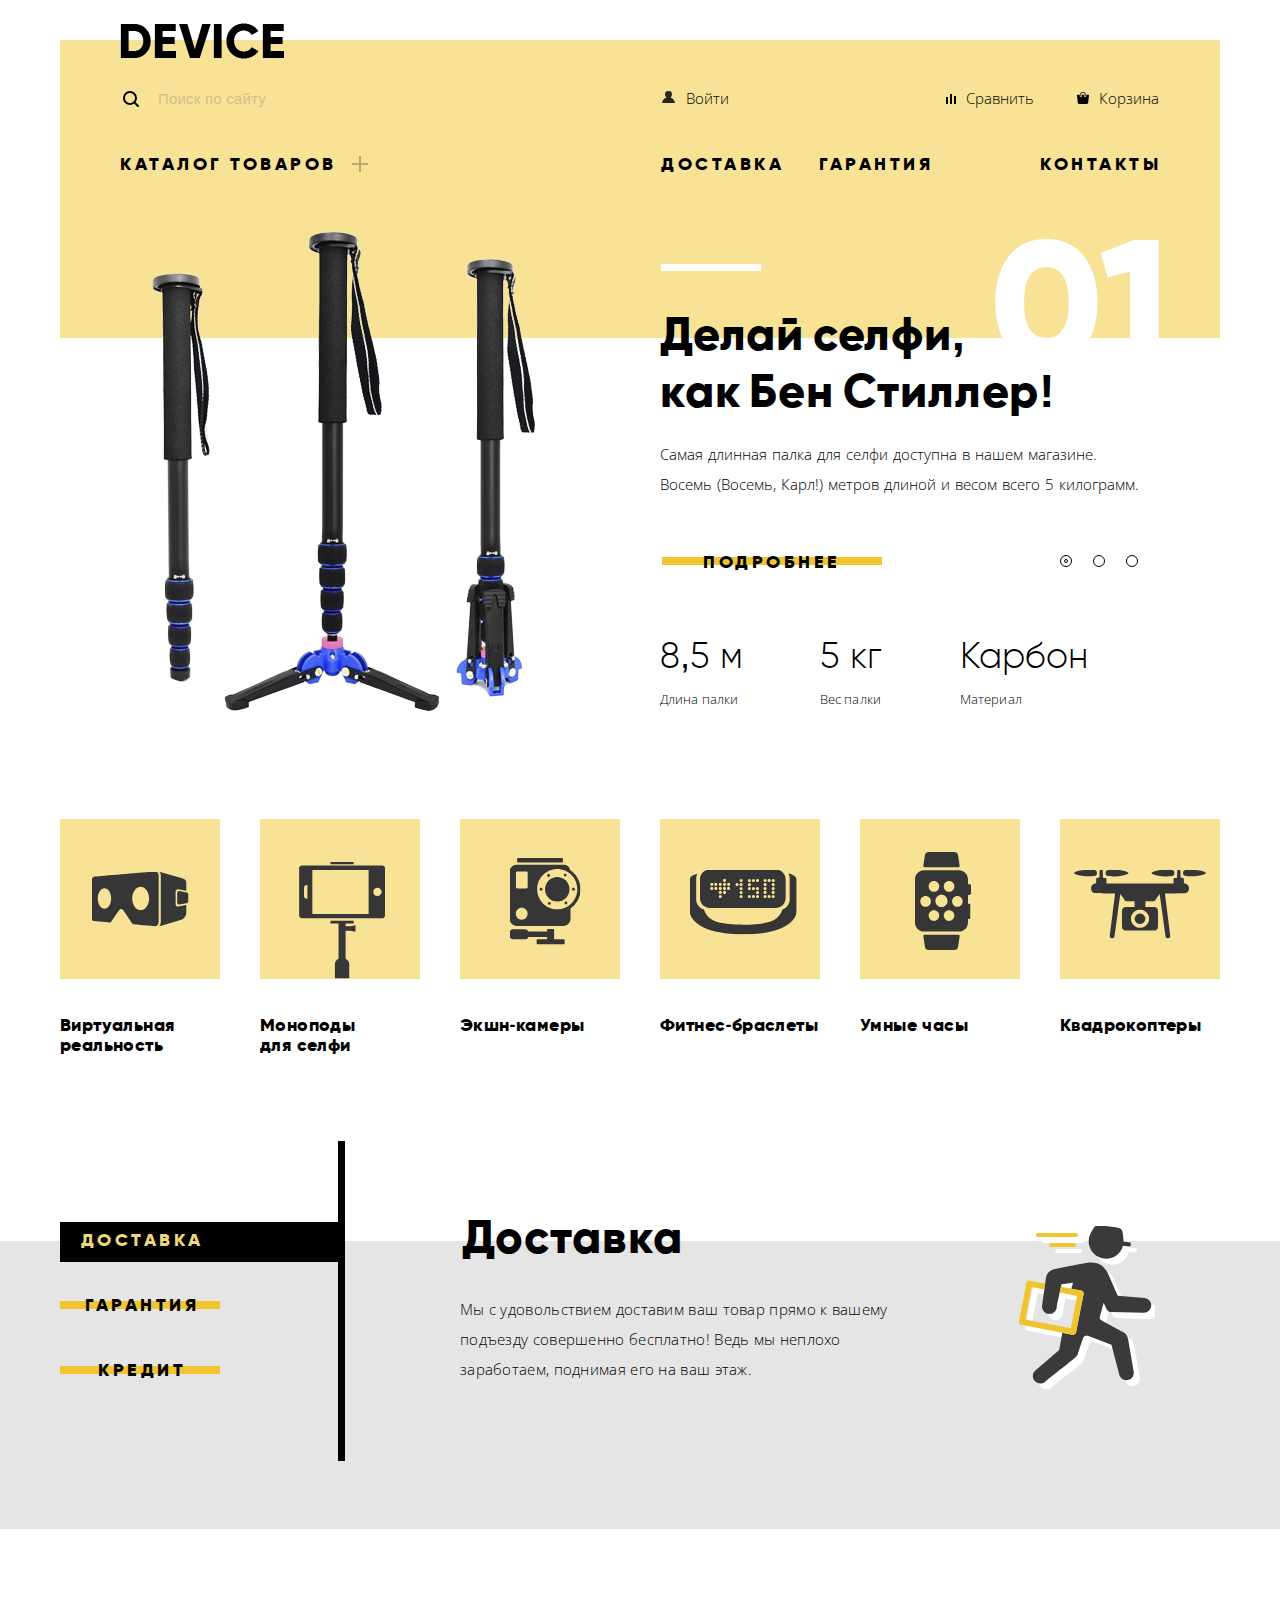
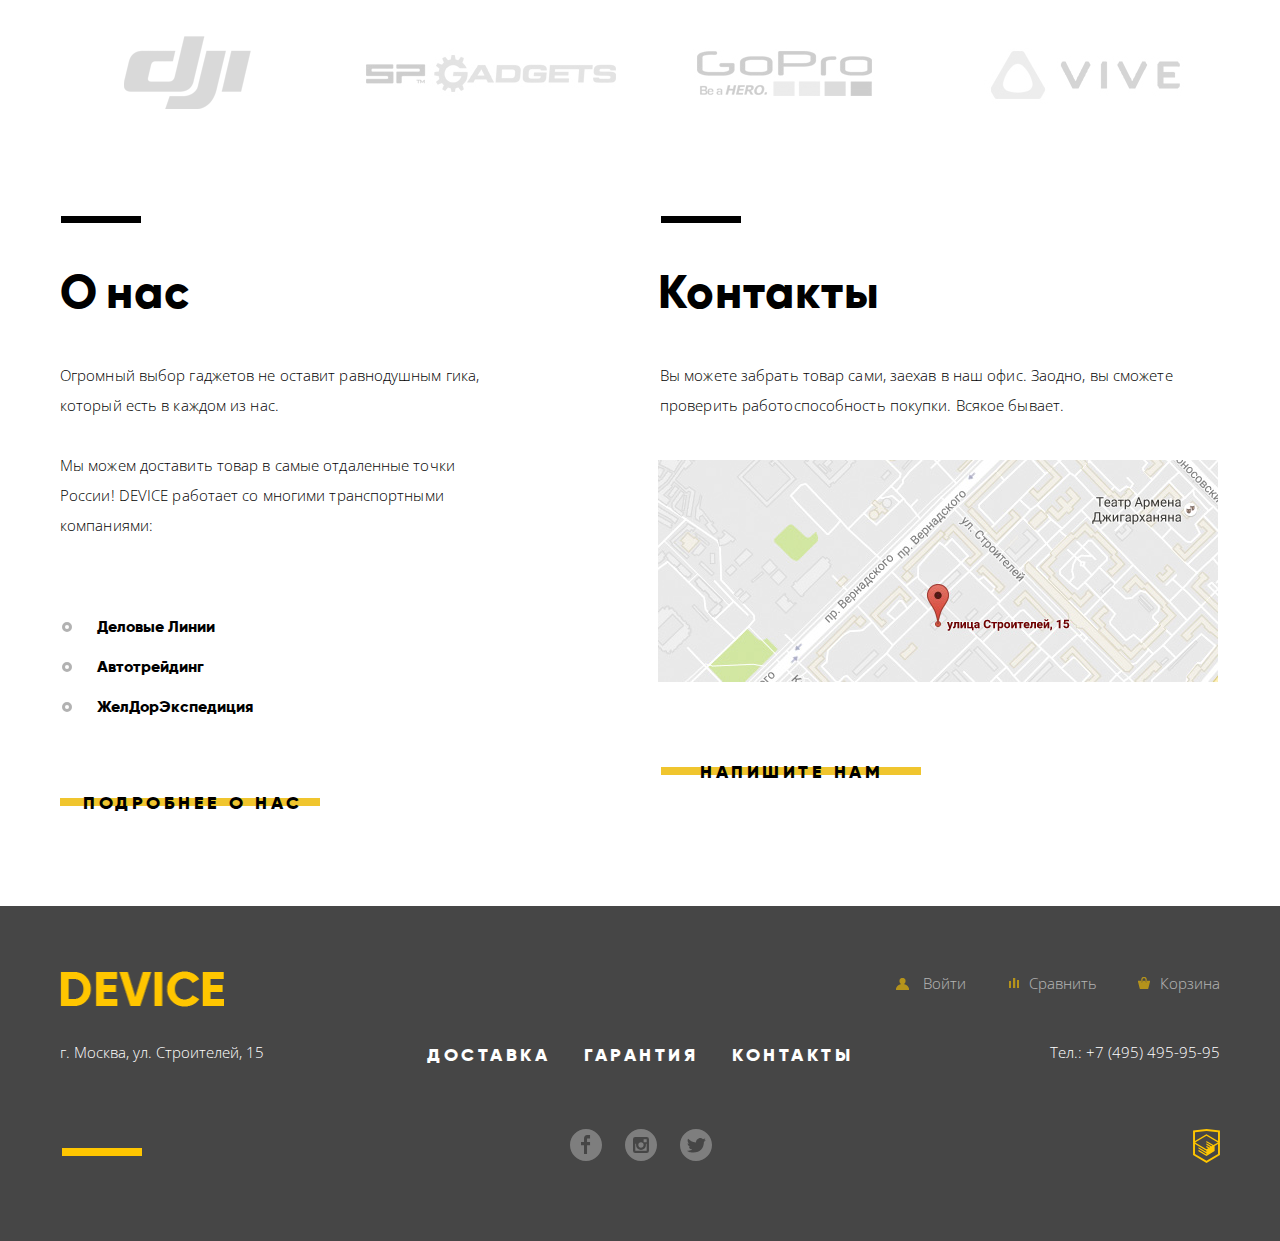
==== commit 8c023da1: "добавление минификаторов, контентных изображений" ====
--- a/index.html
+++ b/index.html
@@ -4,14 +4,14 @@
     <meta charset="utf-8">
     <title>HTML Academy: Девайс</title>
     <link href="https://fonts.googleapis.com/css?family=Open+Sans:300,400&amp;subset=cyrillic" rel="stylesheet">
-    <link href="css/style.css" rel="stylesheet">
+    <link href="css/style-min.css" rel="stylesheet">
     <link rel="stylesheet" href="css/normalize.css">
   </head>
   <body>
     <header class="container">
       <div class="page-header">
         <div class="logo">
-          <a href="index.html"><img src="img/logo-d.svg" alt="Device" width="164" height="36"></a>
+          <a href="index.html"><img src="img/logo.png" alt="Device" width="164" height="36"></a>
         </div>
         <div class="searcher-and-functions">
           <div class="searcher">
@@ -233,7 +233,7 @@
             <img src="img/map.jpg" alt="map" width="560" height="222">
           </div>
           <div class="about-more">
-            <a href="#" class="btn write-now">Напишите нам</a>
+            <a href="/form.html" class="btn write-now">Напишите нам</a>
           </div>
         </section>
       </div>
@@ -242,7 +242,7 @@
       <div class="flex-footer">
         <div class="logo-functions">
           <div class="logo">
-            <a href="index.html"><img src="img/logo-d-f.svg" alt="DEVICE" width="164" height="36"></a>
+            <a href="index.html"><img src="img/logo-f.png" alt="DEVICE" width="164" height="36"></a>
           </div>
           <div class="functions">
             <div class="foot-btn enter-f">
@@ -270,9 +270,9 @@
         </nav>
         <div class="friends-home">
           <div class="friends">
-            <a class="social-btn" href="https://facebook.com"><img src="img/fb.svg" alt="facebook" width="32" height="32"></a>
-            <a class="social-btn" href="https://instagram.com"><img src="img/instagram.svg" alt="instagram" width="32" height="32"></a>
-            <a class="social-btn" href="https://twitter.com"><img src="img/twitter.svg" alt="twitter" width="32" height="32"></a>
+            <a class="social-btn" href="https://facebook.com"><img src="img/fb.svg" alt="facebook" width="32" height="32">facebook</a>
+            <a class="social-btn" href="https://instagram.com"><img src="img/instagram.svg" alt="instagram" width="32" height="32">instagram</a>
+            <a class="social-btn" href="https://twitter.com"><img src="img/twitter.svg" alt="twitter" width="32" height="32">twitter</a>
           </div>
           <div class="academy">
             <a class="btn" href="https://htmlacademy.ru/intensive/htmlcss"><img src="img/logo-html.svg" alt="Html academy" width="27" height="34"></a>
@@ -302,7 +302,7 @@
         <button class="modal-content-close-2 modal-content-hide" type="button" title="Закрыть">Закрыть</button>
       </form>
     </div>
-    <script src="./js/window.js">
+    <script src="./js/window-min.js">
     </script>
   </body>
 </html>
--- a/css/style-min.css
+++ b/css/style-min.css
@@ -0,0 +1 @@
+@font-face{font-family:'Gilroy-300';src:url(./../fonts/gilroy-300-normal.woff2) format('woff2'),url(./../fonts/gilroy-300-normal.woff) format('woff'),url(./../fonts/gilroy-300-normal.ttf) format('truetype');font-weight:300;font-style:normal}@font-face{font-family:'Gilroy';src:url(./../fonts/gilroy-800-normal.woff2) format('woff2'),url(./../fonts/gilroy-800-normal.woff) format('woff'),url(./../fonts/gilroy-800-normal.ttf) format('truetype');font-weight:800;font-style:normal}body{font-family:'Open Sans','Roboto',sans-serif;font-size:15px;line-height:30px;min-width:1200px;font-weight:300;margin:0;padding:0}body h1,body h2{font-family:'Gilroy','Arial',sans-serif;font-size:47px;line-height:60px;color:#000;font-weight:800;font-style:normal}body,main{background-color:#fff}.container{width:1160px;margin:0 auto;padding:0 20px}.container a{text-decoration:none;color:inherit}.page-header,.searcher-and-functions{display:-webkit-box;display:-ms-flexbox;display:flex}.page-header{-webkit-box-orient:vertical;-webkit-box-direction:normal;-ms-flex-direction:column;flex-direction:column;padding-left:60px;padding-right:60px;background-image:-webkit-linear-gradient(top,#fff 40px,#f7e296 40px);background-image:-o-linear-gradient(top,#fff 40px,#f7e296 40px);background-image:linear-gradient(to bottom,#fff 40px,#f7e296 40px);position:relative;font-size:15px;line-height:36px}.page-header .logo{margin-bottom:9px;margin-top:23px;margin-left:0}.logo:hover,.searcher input:hover{opacity:.6}.logo:active{opacity:.3}.searcher-and-functions{margin-bottom:16px}.searcher{width:430px;margin-right:71px;padding-left:38px;position:relative}.searcher::before{content:"";position:absolute;top:11px;left:3px;background:url(./../img/search.svg) no-repeat;width:16px;height:16px}.searcher input{background-color:inherit;border:0;opacity:.3;margin-right:156px;vertical-align:baseline;font-size:15px;line-height:36px;padding-left:0;margin-left:0;letter-spacing:.2px}.searcher input:focus{opacity:1;outline:0}.searcher input:focus+label{display:inline-block;vertical-align:middle}.searcher input:focus+label::before{content:"";width:441px;height:2px;background-color:#000;position:absolute;top:36px;left:0}.searcher label{outline:2px solid #000;display:none;width:75px;text-align:center}.searcher label:hover{background-color:#000;color:#fff;display:inline-block;vertical-align:middle}.searcher label:active{color:gray}.searcher label:active::after{content:"";width:441px;height:2px;background-color:#000;position:absolute;top:36px;left:0}.head-btn{width:100px;position:relative}.head-btn a{padding-left:27px}.catalog-header::after:hover,.head-btn:hover,.hidden-menu a:hover,.nav-menu-header h2:hover{opacity:.6}.catalog-flex li:active img,.catalog-flex li:active p,.details a:active,.head-btn:active,.hidden-menu a:active,.nav-menu-header .products:active{opacity:.3}.user{min-width:160px;padding-left:0;letter-spacing:.2px;padding-right:19px}.enter{margin-right:180px}.enter::before{top:11px;left:3px}.enter-f::before,.enter::before,.user::before{content:"";position:absolute;background:url(./../img/user.svg) no-repeat;width:13px;height:12px}.user::before{left:2px;top:12px}.exit,.exit a{margin:0;text-align:left;padding:0 2px 0 0}.exit a{opacity:.3;padding:0;display:inline-block;vertical-align:baseline}.compare{margin-right:20px}.compare::before{top:14px;left:7px}.compare-f::before,.compare::before{content:"";position:absolute;background:url(./../img/compare.svg) no-repeat;width:10px;height:10px}.bucket,.bucket-f{text-align:right}.bucket::before{top:12px;left:18px}.bucket-f::before,.bucket::before{content:"";position:absolute;background:url(./../img/cart.svg) no-repeat;width:12px;height:12px}.nav-menu-header{display:-webkit-box;display:-ms-flexbox;display:flex;margin-bottom:30px}.nav-menu-header h2{font-family:'Gilroy','Arial',sans-serif;font-size:18px;color:#000;font-weight:800;font-style:normal;text-transform:uppercase;letter-spacing:3.5px;padding:0;margin:0}.catalog-header{width:350px;margin-left:0;margin-right:191px;position:relative}.catalog-header::after{content:"";width:16px;height:16px;background-color:transparent;background-image:url(./../img/plus.svg);opacity:.3;position:absolute;top:36%;right:102px;z-index:10}.delivery-header{width:158px}.warranty-header{width:120px}.contacts-header{text-align:right;width:120px;margin-left:auto;margin-right:0;padding-right:0}.hidden-menu{display:-webkit-box;display:-ms-flexbox;display:flex;position:absolute;top:40px;left:-60px;width:1160px;background-color:#f7e296;z-index:100;display:none;padding-bottom:12px;padding-top:14px}.hidden-menu ul{list-style:none;margin-left:0;margin-right:40px;padding-left:0;width:160px}.hidden-menu ul:first-child{width:200px;margin-left:60px}.catalog-header:hover .hidden-menu{display:-webkit-box;display:-ms-flexbox;display:flex}.shift-container{overflow:hidden}.flex-slider-1{display:-webkit-box;display:-ms-flexbox;display:flex;background-image:-webkit-linear-gradient(bottom,#fff 481px,#f7e296 481px);background-image:-o-linear-gradient(bottom,#fff 481px,#f7e296 481px);background-image:linear-gradient(to top,#fff 481px,#f7e296 481px);width:3480px;height:595px}.flex-slider-1 h2{letter-spacing:.8px;word-spacing:-5px;line-height:57px;margin-bottom:0}.slider-shifter{position:relative}.slider-shifter input[type=radio],.slider-shifter-2 input[type=radio]{display:none}.slider-controls label{display:inline-block;width:10px;height:10px;padding-right:0 17px;border:1px solid #000;border-radius:50%;cursor:pointer;z-index:11;position:absolute;opacity:1;vertical-align:middle}.slider-controls label:first-child{top:331px;left:1020px}.slider-controls label:nth-child(2){top:331px;left:1053px}.slider-controls label:last-child{top:331px;left:1086px}.flex-slider-1 article{display:-webkit-box;display:-ms-flexbox;display:flex;width:1160px}#btn-1:checked~.slider-controls label[for=btn-1]::before,#btn-2:checked~.slider-controls label[for=btn-2]::before,#btn-3:checked~.slider-controls label[for=btn-3]::before{position:absolute;content:'';border-radius:50%;border:1px solid #000;width:2px;height:2px;top:3px;left:3px}#btn-1:checked~.shift-container .flex-slider-1{-webkit-transform:translate(0);-ms-transform:translate(0);transform:translate(0)}#btn-2:checked~.shift-container .flex-slider-1{-webkit-transform:translate(-1160px);-ms-transform:translate(-1160px);transform:translate(-1160px)}#btn-3:checked~.shift-container .flex-slider-1{-webkit-transform:translate(-2320px);-ms-transform:translate(-2320px);transform:translate(-2320px)}.flex-slider-1 .promo-1 img{margin-left:91px;margin-top:4px;margin-right:125px;z-index:400}.flex-slider-1 .promo-2 img{margin-left:120px;margin-top:15px;margin-right:135px}.flex-slider-1 .promo-3 img{margin-left:30px;margin-top:68px;margin-right:44px}.flex-slider-1 .artic-text{margin-right:0;padding-right:0;padding-top:43px;width:510px;display:-webkit-box;display:-ms-flexbox;display:flex;-webkit-box-orient:vertical;-webkit-box-direction:normal;-ms-flex-direction:column;flex-direction:column;position:relative}.flex-slider-1 .artic-text::before{content:"";width:100px;height:7px;position:absolute;background-color:#fff;top:40px;left:1px}.promo-1 h2{width:450px}.promo-2 h2{width:300px}.promo-3 h2{width:550px}.promo-1 .artic-text::after,.promo-2 .artic-text::after,.promo-3 .artic-text::after{content:"01";font-family:'Gilroy','Arial',sans-serif;font-size:179px;position:absolute;left:330px;top:65px;color:#fff;z-index:-10}.promo-2 .artic-text::after,.promo-3 .artic-text::after{content:"02"}.promo-3 .artic-text::after{content:"03"}.artic-text p{margin-bottom:46px;margin-top:19px;word-spacing:1px;width:480px;line-height:30px}.promo-2 p,.promo-3 p{width:450px}.flex-slider-1 .details{height:40px;width:220px;text-align:center;margin-left:2px;position:relative;margin-bottom:44px}.flex-slider-1 .details::before,.flex-slider-1 .details:hover::before{content:"";position:absolute;width:220px;height:8px;background-color:#f0c52e;top:12px;left:0;z-index:-10}.flex-slider-1 .details:hover::before{height:40px;top:-4px}.details a{text-decoration:none;width:220px;font-family:'Gilroy','Arial',sans-serif;font-size:18px;color:#000;font-weight:800;font-style:normal;text-transform:uppercase;letter-spacing:3.5px;vertical-align:middle;display:inline-block}.article-options{display:-webkit-box;display:-ms-flexbox;display:flex;-webkit-box-pack:start;-ms-flex-pack:start;justify-content:flex-start;font-family:'Open Sans','Roboto',sans-serif;font-size:13px;line-height:20px;font-weight:300;width:460px;margin:0;padding:0;letter-spacing:.1px}.article-options div{width:140px}.article-options div:first-child{width:160px}.article-options p{font-family:'Gilroy-300','Arial',sans-serif;font-size:36px;color:#000;font-weight:300;font-style:normal;line-height:55px;margin:0;padding:0 0 5px}.catalog-flex{display:-webkit-box;display:-ms-flexbox;display:flex;flex-wrap:wrap;-webkit-box-pack:justify;-ms-flex-pack:justify;justify-content:space-between;list-style:none}.catalog-flex p{text-decoration:none;font-family:'Gilroy','Arial',sans-serif;font-size:18px;line-height:20px;color:#000;font-weight:800;font-style:normal;letter-spacing:.4px;width:160px}.catalog-flex .catalog-image{width:160px;height:160px;background-color:#f7e296;text-align:center;margin-bottom:36px;position:relative}.catalog-flex li:hover .catalog-image{background-color:#f0c52e}.catalog-flex img{position:absolute;top:50%;left:50%;-webkit-transform:translate(-50%,-50%);-ms-transform:translate(-50%,-50%);transform:translate(-50%,-50%)}.catalog-flex li:nth-child(2) img{top:63%;left:51%}.catalog-flex li:nth-child(3) img{top:51%;left:53%}.catalog-flex li:nth-child(4) img{top:52%;left:52%}.catalog-flex li:nth-child(5) img{top:51%;left:52%}.catalog-flex li:nth-child(6) img{top:53%;left:50%}.slider-background,.slider-shifter-2{background-image:-webkit-linear-gradient(top,#fff 168px,#e5e5e5 168px,#e5e5e5 456px,#fff 456px);background-image:-o-linear-gradient(top,#fff 168px,#e5e5e5 168px,#e5e5e5 456px,#fff 456px);background-image:linear-gradient(to bottom,#fff 168px,#e5e5e5 168px,#e5e5e5 456px,#fff 456px)}.slider-shifter-2{display:-webkit-box;display:-ms-flexbox;display:flex;margin:0 auto;padding:56px 0 135px;position:relative}.slider-controls-2{width:280px;padding-top:58px;position:relative}.slider-controls-2 ul{list-style:none;font-family:'Gilroy','Arial',sans-serif;font-size:18px;color:#000;font-weight:800;font-style:normal;text-transform:uppercase;letter-spacing:3.5px;padding-left:2px;padding-top:20px}.slider-controls-2 li{margin-bottom:25px;width:160px;height:40px;text-align:center;position:relative;vertical-align:middle}.shift-container-2{overflow:hidden;width:880px}.flex-slider-2,.flex-slider-2 div{display:-webkit-box;display:-ms-flexbox;display:flex;width:2640px}.flex-slider-2 div{width:880px;height:320px;padding-left:120px;padding-top:40px;-webkit-box-orient:vertical;-webkit-box-direction:normal;-ms-flex-direction:column;flex-direction:column;-ms-flex-wrap:wrap;flex-wrap:wrap}.slider-controls-2 label{position:relative}#btn-11:checked~.slider-controls-2 label[for=btn-11],#btn-12:checked~.slider-controls-2 label[for=btn-12],#btn-13:checked~.slider-controls-2 label[for=btn-13]{color:#ecd77e}.slider-controls-2 li::before,.slider-controls-2 li:hover::before{content:"";width:160px;height:8px;background-color:#f0c52e;position:absolute;top:11px;left:-2px}.slider-controls-2 label:hover,.slider-controls-2 li:hover{cursor:pointer}.slider-controls-2 li:hover::before{height:40px;top:-3px}#btn-11:checked~.slider-controls-2 li:first-child::before,#btn-12:checked~.slider-controls-2 li:nth-child(2)::before,#btn-13:checked~.slider-controls-2 li:last-child::before{content:"";width:280px;height:40px;background-color:#000;position:absolute;top:-3px;left:-2px}.slider-controls-2::after{content:"";width:7px;height:320px;background-color:#000;position:absolute;top:12px;right:-5px}.shift-container-2 h2{letter-spacing:1.1px;margin:0;padding:38px 0 12px 2px}.shift-container-2 p{letter-spacing:.3px;width:445px;line-height:30px}.shift-container-2 img{margin-top:57px;margin-left:48px}#btn-11:checked~.shift-container-2 .flex-slider-2{-webkit-transform:translate(0);-ms-transform:translate(0);transform:translate(0)}#btn-12:checked~.shift-container-2 .flex-slider-2{-webkit-transform:translate(-880px);-ms-transform:translate(-880px);transform:translate(-880px)}#btn-13:checked~.shift-container-2 .flex-slider-2{-webkit-transform:translate(-1760px);-ms-transform:translate(-1760px);transform:translate(-1760px)}.firms{display:-webkit-box;display:-ms-flexbox;display:flex;-webkit-box-pack:justify;-ms-flex-pack:justify;justify-content:space-between;-webkit-box-align:center;-ms-flex-align:center;align-items:center;margin-bottom:98px}.firms a{display:inline-block;width:260px;height:100px;font-size:0;background-image:url(./../img/sprites.png);vertical-align:middle}.firms a:hover{background-position:-298px 0}.firms a:nth-child(2){background-position:0 -149px}.firms a:nth-child(2):hover{background-position:-298px -148px}.firms a:nth-child(3){background-position:0 -297px}.firms a:nth-child(3):hover{background-position:-297px -298px}.firms a:nth-child(4){background-position:0 -447px}.firms a:nth-child(4):hover{background-position:-297px -446px}.about-and-contacts{display:-webkit-box;display:-ms-flexbox;display:flex;padding-bottom:80px}.about-and-contacts h2{margin:0;word-spacing:-6px;letter-spacing:1px;padding:40px 0 23px}.about-and-contacts .about-us{width:520px}.about-us,.contacts{position:relative}.about-and-contacts p{padding-bottom:15px;font-size:15px;line-height:30px;letter-spacing:.1px}.about-us p:first-of-type{width:450px}.about-us p:last-of-type{width:480px}.about-and-contacts a,.about-us ul,.nav-menu-footer div{font-family:'Gilroy','Arial',sans-serif;font-weight:800;font-style:normal}.about-us ul{list-style:none;padding-top:41px;padding-left:37px;padding-bottom:0;font-size:16px;line-height:30px}.about-us li{margin-bottom:10px;position:relative}.about-us li::before{content:"";width:4px;height:4px;border:3px solid #000;border-radius:50%;opacity:.3;z-index:11;position:absolute;top:10px;left:-35px}.contacts p{padding-left:2px}.about-us::before,.contacts::before{content:"";width:80px;height:7px;background-color:#000;position:absolute;top:-6px;left:1px}.contacts::before{left:81px}.about-and-contacts .about-more{height:40px;width:260px;text-align:center;position:relative;margin-top:64px;z-index:2}.about-and-contacts .about-more::before,.about-and-contacts .about-more:hover::before{content:"";position:absolute;width:260px;height:8px;background-color:#f0c52e;top:12px;left:0;z-index:-10}.about-and-contacts a{text-decoration:none;font-size:18px;text-transform:uppercase;letter-spacing:3.5px;display:inline-block;vertical-align:middle;margin-left:6px}.about-and-contacts .about-more:hover::before{height:40px;top:-5px}.about-more a:active{opacity:.3}.about-and-contacts .contacts{width:560px;padding-left:78px}.contacts img{margin:0;padding:10px 0 0}.contacts .about-more{margin-left:3px}.write-now{padding-right:4px}.page-footer{background-color:#464646}.page-footer a{text-decoration:none;color:inherit}.flex-footer{display:-webkit-box;display:-ms-flexbox;display:flex;-webkit-box-orient:vertical;-webkit-box-direction:normal;-ms-flex-direction:column;flex-direction:column;color:#fff;width:1160px;margin:0 auto;padding:62px 0 65px;position:relative}.functions,.logo-functions,.nav-menu-adress,.nav-menu-footer{display:-webkit-box;display:-ms-flexbox;display:flex;-webkit-box-pack:justify;-ms-flex-pack:justify;justify-content:space-between;-webkit-box-align:center;-ms-flex-align:center;align-items:center}.logo{width:200px}.functions{-ms-flex-item-align:start;align-self:flex-start;margin-bottom:20px}.foot-btn{width:85px;opacity:.6;margin-left:21px;position:relative}.foot-btn:hover{opacity:1}.enter-f::before{background:url(./../img/user-f.png) no-repeat}.compare-f::before{background:url(./../img/compare-f.png) no-repeat}.bucket-f::before{background:url(./../img/cart-f.png) no-repeat}.enter-f::before{top:10px}.compare-f::before{top:10px;left:-20px}.enter-f::before{left:-27px}.bucket-f::before{left:3px;top:9px}.nav-menu-footer{padding-top:5px}.nav-menu-adress{padding-top:4px}.nav-menu-footer div{font-size:18px;line-height:24px;color:#fff;text-transform:uppercase;letter-spacing:3.5px;margin-right:34px}.academy:hover,.friends a:hover,.nav-menu-footer div:hover{opacity:.6}.academy:active,.foot-btn:active,.nav-menu-footer div:active{opacity:.3}.friends-home{display:-webkit-box;display:-ms-flexbox;display:flex;-webkit-box-pack:justify;-ms-flex-pack:justify;justify-content:space-between;padding-top:45px}.friends::after{content:"";width:80px;height:8px;background-color:#ffc600;position:absolute;right:589px;bottom:20px}.friends{margin:auto;padding-left:47px;position:relative}.friends a{margin-right:19px;opacity:.3;font-size:0}.friends a:active{opacity:.1}.academy,.friends{padding-top:2px}.modal-content-map{position:fixed;top:15%;left:19%;display:none;width:994px;height:593px;background:url(./../img/map-big.jpg) no-repeat;background-size:cover;-webkit-box-shadow:0 10px 20px rgba(70,70,70,.5);box-shadow:0 10px 20px rgba(70,70,70,.5);z-index:150}.open-map{cursor:pointer}.modal-content-show,.modal-content-show-2{display:-webkit-box;display:-ms-flexbox;display:flex}.modal-content-close{position:absolute;top:20px;right:20px;border-radius:50%;width:60px;height:60px;font-size:0;background:url(./../img/modal-close.svg) no-repeat center;border:0;cursor:pointer;opacity:.5}.modal-content-close:hover{opacity:1}.modal-content-close:active,.send-btn:active span{opacity:.3}.letter-form{width:960px;height:554px;position:fixed;z-index:20;top:15%;left:19%}.blue-type input[type=radio],.color-type input[type=checkbox],.modal-content-hide,.more-less input,.sort-type input{display:none}.write-us,.write-us div{display:-webkit-box;display:-ms-flexbox;display:flex}.write-us{width:760px;background-color:#fff;-webkit-box-shadow:0 10px 20px rgba(70,70,70,.5);box-shadow:0 10px 20px rgba(70,70,70,.5);z-index:150;-webkit-box-pack:justify;-ms-flex-pack:justify;justify-content:space-between;-ms-flex-wrap:wrap;flex-wrap:wrap;padding:100px 100px 0}.write-us div{-webkit-box-orient:vertical;-webkit-box-direction:normal;-ms-flex-direction:column;flex-direction:column}.your-mail,.your-text,.your-user{background-color:#f2f2f2;padding:0 20px;border-color:#f0c52e;border-width:2px}.your-text{padding:20px;resize:none}.your-mail:hover,.your-text:hover,.your-user:hover{background-color:#ebebeb}.your-mail:focus,.your-text:focus,.your-user:focus{background-color:#fff;border-color:#f0c52e}.send-btn:hover .your-mail:invalid,.send-btn:hover .your-text:invalid,.send-btn:hover .your-user:invalid{background-color:#f6dada}.your-mail,.your-user{width:320px;height:50px}.write-us label{text-decoration:none;font-family:'Gilroy','Arial',sans-serif;font-size:16px;line-height:22px;color:#000;font-weight:800;font-style:normal;letter-spacing:1.2px}.first-field{margin-bottom:15px}.third-field{margin-bottom:30px;width:100%}.send-btn{border:0;background:0 0;text-decoration:none;font-family:'Gilroy','Arial',sans-serif;font-size:18px;font-weight:800;font-style:normal;text-transform:uppercase;letter-spacing:3.5px;vertical-align:middle;display:inline-block;position:relative;padding:0;height:40px;text-align:center;width:200px;margin:0 0 90px;cursor:pointer}.send-btn::before{content:"";position:absolute;width:200px;height:8px;top:16px;left:0;z-index:-10}.send-btn::before,.send-btn:hover{background-color:#f0c52e}.modal-content-close-2{position:absolute;top:20px;right:20px;width:60px;height:60px;font-size:0;background:url(./../img/modal-close.svg) no-repeat center;opacity:.5;border:0;cursor:pointer;z-index:200}.modal-content-close-2:hover{opacity:1}.breadcrumbs span,.modal-content-close-2:active{opacity:.3}.caption{padding:0}.caption h1{letter-spacing:.1px;margin-bottom:0;margin-left:60px;padding-top:1px}.breadcrumbs{padding-left:60px;padding-bottom:43px;padding-top:15px;margin:0;font-size:14px}.breadcrumbs a{position:relative;padding-right:35px;opacity:.3;color:inherit}.breadcrumbs a:last-of-type{padding-right:36px}.breadcrumbs a:hover,.sort-type label:hover{opacity:.6}.breadcrumbs a:active{opacity:.1}.breadcrumbs a:first-child::after,.breadcrumbs a:nth-child(2)::after{content:"";width:8px;height:8px;background-image:url(.././img/nav-arrow.svg);background-repeat:no-repeat;position:absolute;top:8px;right:11px;opacity:1}.breadcrumbs a:nth-child(2)::after{right:9px}.head-background{min-height:70px;background-image:-webkit-gradient(linear,left top,right top,color-stop(33.5%,#dcdcdc),color-stop(33.5%,#eee));background-image:-webkit-linear-gradient(left,#dcdcdc 33.5%,#eee 33.5%);background-image:-o-linear-gradient(left,#dcdcdc 33.5%,#eee 33.5%);background-image:linear-gradient(to right,#dcdcdc 33.5%,#eee 33.5%)}.head-content{display:-webkit-box;display:-ms-flexbox;display:flex;-webkit-box-pack:justify;-ms-flex-pack:justify;justify-content:space-between;min-height:70px}.head-word{margin:0;width:328px;position:relative;font-family:'Gilroy','Arial',sans-serif;font-size:16px;font-weight:800;font-style:normal;text-transform:uppercase;letter-spacing:3.6px;background-color:#dcdcdc;-ms-flex-item-align:center;align-self:center;padding:20px 0}.head-word b{padding-left:60px}.head-word::after{content:"";width:201px;height:3px;position:absolute;background-color:#000;top:137px;left:59px;z-index:10}.head-content .sorting,.sort-type{display:-webkit-box;display:-ms-flexbox;display:flex}.head-content .sorting{position:relative;-ms-flex-item-align:center;align-self:center;width:762px;-ms-flex-wrap:wrap;flex-wrap:wrap;background-color:#eee;padding:20px 0 20px 70px;-webkit-box-pack:justify;-ms-flex-pack:justify;justify-content:space-between}.sorting b{font-family:'Gilroy','Arial',sans-serif;font-size:16px;font-weight:800;font-style:normal;text-transform:uppercase;letter-spacing:3.5px;padding-left:3px}.sort-type{-webkit-box-pack:start;-ms-flex-pack:start;justify-content:flex-start;-webkit-box-flex:1;-ms-flex-positive:1;flex-grow:1;padding-left:50px}.sort-type label{padding-right:28px;opacity:.3;font-size:14px;letter-spacing:.4px;cursor:pointer}.more-less input[type=radio]:checked+label,.sort-type input[type=radio]:checked+label{opacity:1}.sort-type label:active{opacity:1}.sort-type a{text-decoration:none;color:inherit}.more-less{position:relative;width:40px}.more-less label:first-of-type:after{content:"";position:absolute;width:10px;cursor:pointer;height:10px;border:0;background-image:url(.././img/icon-up-dir.svg);top:10px;left:0}.more-less label:last-child:after{content:"";position:absolute;cursor:pointer;width:10px;height:10px;border:0;background-image:url(.././img/icon-down-dir.svg);top:10px;right:0}.more-less label{opacity:.2}.more-less label:hover{opacity:.4}.more-less label:active{opacity:1}.flex-main-into{display:-webkit-box;display:-ms-flexbox;display:flex;width:1160px;margin:0 auto;padding:0}.flex-form-into{width:268px;padding-right:0;padding-left:60px;background-color:#ebebeb;position:relative}.main-background{background-image:-webkit-gradient(linear,left top,right top,color-stop(33.5%,#ebebeb),color-stop(33.5%,#fff));background-image:-webkit-linear-gradient(left,#ebebeb 33.5%,#fff 33.5%);background-image:-o-linear-gradient(left,#ebebeb 33.5%,#fff 33.5%);background-image:linear-gradient(to right,#ebebeb 33.5%,#fff 33.5%);min-height:1213px}.price-range{padding-top:61px;padding-bottom:18px}.color-type b,.price-range p{font-family:'Gilroy','Arial',sans-serif;font-size:18px;font-weight:800;font-style:normal;letter-spacing:.1px}.price-range p{color:#000;position:relative;padding-bottom:13px}.range-controls{padding-right:68px;padding-bottom:4px;position:relative}.range-controls .scale{height:2px;background:#dbdbdb}.range-controls .bar{width:60%;height:2px;background:#91c92f}.range-controls .toggle{top:-8px;left:-5px;cursor:pointer;width:19px;height:19px;border-radius:50%;position:absolute;background:#fff;-webkit-box-shadow:0 2px 2px #ababab;box-shadow:0 2px 2px #ababab;z-index:10}.range-controls .toggle::before{content:'';position:absolute;border-radius:50%;width:4px;height:4px;background-color:#ababab;top:35%;left:40%}.range-controls .toggle:active{width:23px;height:23px;top:-10px}.range-controls .toggle-max{left:107px}.price-controls{font-size:0}.price-controls label{font-size:14px;display:inline-block;width:34%;opacity:.3;vertical-align:middle}.price-controls input{font-family:'Open Sans','Roboto',sans-serif;font-size:14px;width:8px;padding:8px 0;text-align:center;color:#000;opacity:.3;border:0;background:#ebebeb}.max-price input{text-align:left;width:35px}.color-type b{padding-bottom:20px}.color-type{display:-webkit-box;display:-ms-flexbox;display:flex;-webkit-box-orient:vertical;-webkit-box-direction:normal;-ms-flex-direction:column;flex-direction:column;position:relative;min-height:284px;padding-top:21px}.color-type::after,.color-type::before{content:"";width:201px;height:3px;position:absolute;background-color:#000;top:11px;left:-1px}.color-type::after{top:296px}.color-type label{padding-left:38px;position:relative;margin-bottom:10px;font-size:14px}.color-type label::before{content:"";width:19px;height:19px;position:absolute;border:2px solid #000;border-radius:13%;top:3px;left:-1px;z-index:15}.blue-type label:hover::after,.color-type label:hover{opacity:.6}input[type=checkbox]:checked+label::after{content:"";width:27px;height:23px;position:absolute;background-image:url(./../img/checkbox-on.svg);z-index:20;top:3px;left:-1px}input[type=checkbox]:checked+label::before{border:0}.blue-type{display:-webkit-box;display:-ms-flexbox;display:flex;-webkit-box-orient:vertical;-webkit-box-direction:normal;-ms-flex-direction:column;flex-direction:column;height:126px}.blue-type b{font-family:'Gilroy','Arial',sans-serif;font-size:18px;font-weight:800;font-style:normal;padding-bottom:20px;padding-top:1px}.blue-type div{padding-left:37px;position:relative;padding-bottom:10px}.blue-type label:hover,.color-type label:hover{cursor:pointer}.blue-type label::after{content:"";width:20px;height:20px;position:absolute;border-radius:50%;border:2px solid #000;top:2px;left:-1px}.blue-type input[type=radio]:checked+label::before{content:"";width:8px;height:8px;position:absolute;border-radius:50%;background-color:#000;top:10px;left:7px;z-index:10}.show-it{position:relative;height:40px;width:200px;text-align:center;margin-top:31px;z-index:2}.show-it a{font-family:'Gilroy','Arial',sans-serif;font-size:18px;font-weight:800;font-style:normal;text-transform:uppercase;letter-spacing:3.7px;vertical-align:middle;padding:5px 0;margin-left:0;display:inline-block}.in-basket a:active,.show-it a:active{opacity:.3}.show-it::before{content:"";position:absolute;width:200px;height:8px;top:16px;left:0;z-index:-1}.in-basket:hover,.show-it::before,.show-it:hover{background-color:#f0c52e}.flex-sorter{padding-left:70px;padding-top:0;margin:0;width:760px;-webkit-box-orient:vertical;-webkit-box-direction:normal;-ms-flex-direction:column;flex-direction:column;background-color:#fff}.flex-sorter,.stuff-group,article .name-price{display:-webkit-box;display:-ms-flexbox;display:flex}.stuff-group{-webkit-box-orient:horizontal;-webkit-box-direction:normal;-ms-flex-direction:row;flex-direction:row;-ms-flex-wrap:wrap;flex-wrap:wrap;padding-top:48px}.stuff-group article{width:360px;position:relative}.show-it a,.stuff-group a{text-decoration:none;color:inherit}.stuff-group article:hover img{opacity:.7}article:hover .add-to,article:hover .in-basket{visibility:visible}article .name-price{-webkit-box-pack:justify;-ms-flex-pack:justify;justify-content:space-between;-webkit-box-align:baseline;-ms-flex-align:baseline;align-items:baseline;padding-bottom:25px}.stuff-group article:nth-child(2n){margin-left:40px}.new-thing::after{content:"";position:absolute;border:2px solid #bfbfbf;border-radius:50%;top:52px;right:25px;z-index:100;width:55px;height:55px}.new-thing::before{content:"NEW";font-family:'Gilroy','Arial',sans-serif;font-size:14px;position:absolute;color:#bfbfbf;top:66px;right:38px;z-index:100}.in-basket a,.name-price a{font-family:'Gilroy','Arial',sans-serif;font-size:18px;font-weight:800;font-style:normal}.name-price a{line-height:20px;width:260px;padding-bottom:4px;word-spacing:-.2px;letter-spacing:.3px}.cost{font-size:16px;letter-spacing:.2px}.stuff-group img{padding-bottom:22px;padding-top:21px}.add-to,.in-basket{position:absolute;z-index:2;visibility:hidden}.in-basket{height:40px;width:200px;display:-webkit-box;display:-ms-flexbox;display:flex;margin-top:31px;margin-left:-2px;text-align:center;top:31%;left:21%}.in-basket a{text-decoration:none;text-transform:uppercase;letter-spacing:3.5px;vertical-align:baseline;padding-top:5px;padding-left:40px;display:inline-block;text-align:center}.in-basket::before{content:"";position:absolute;width:200px;height:8px;background-color:#f0c52e;top:15px;left:0;z-index:-1}.add-to{top:47%;left:30%}.add-to a{font-family:'Open Sans','Roboto',sans-serif;font-size:13px;font-weight:300;opacity:.5}.add-to a:hover{opacity:1}.add-to a:active{opacity:.2}.navigator{display:-webkit-box;display:-ms-flexbox;display:flex;-webkit-box-pack:justify;-ms-flex-pack:justify;justify-content:space-between;min-height:70px;margin-top:10px;background-color:#ebebeb;width:760px;font-family:'Gilroy','Arial',sans-serif;font-size:16px;font-weight:800;font-style:normal;text-transform:uppercase;letter-spacing:4px;margin-bottom:75px}.navigator div{padding-top:22px;width:120px;padding-left:7px;text-align:center}.navigator a{text-decoration:none;color:inherit}.navigator div:nth-child(2){padding-left:29px}.navigator div:nth-child(3){padding-right:4px}.pages a{margin-right:18px;opacity:.3}.pages a:first-child{opacity:1}.pages a:hover{opacity:.6}.pages a:active{opacity:1}.backward:active,.forward:active{opacity:.3}.backward:hover,.forward:hover{cursor:pointer;background-color:#d9d9d9}
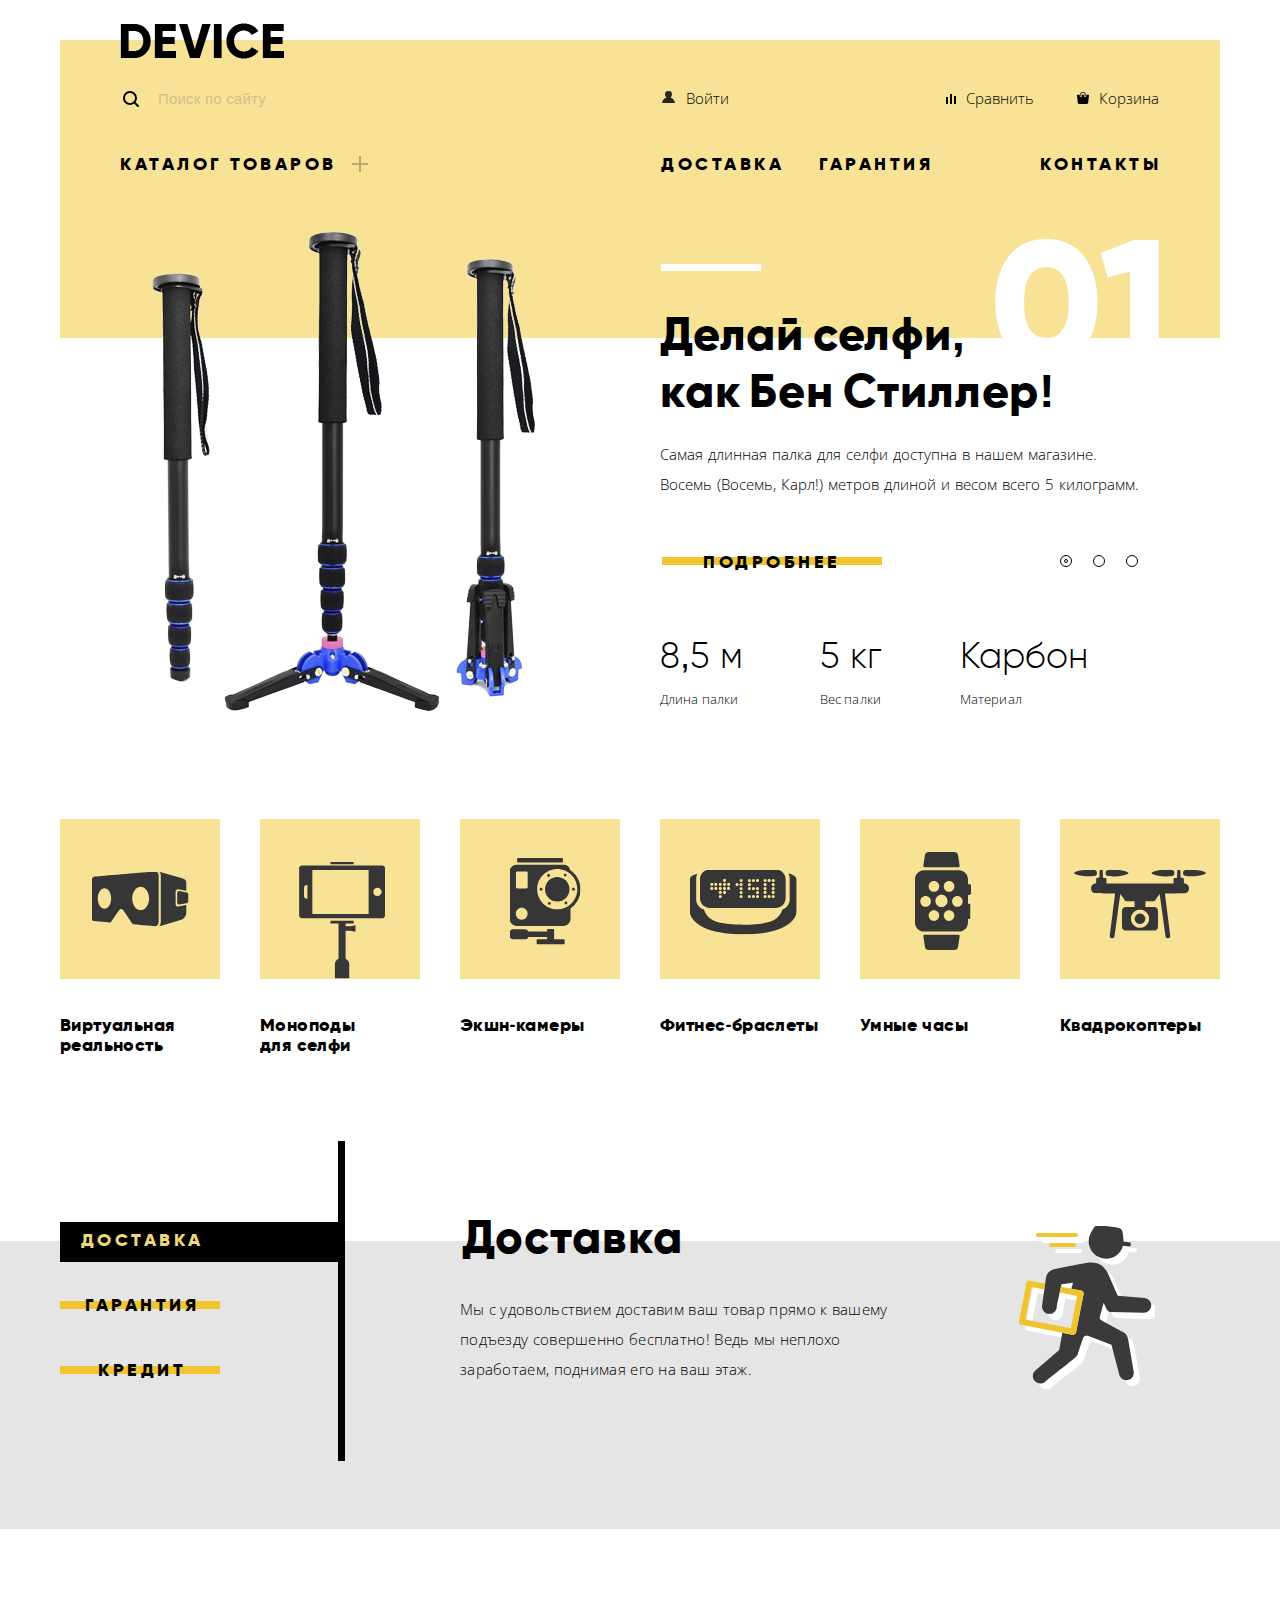
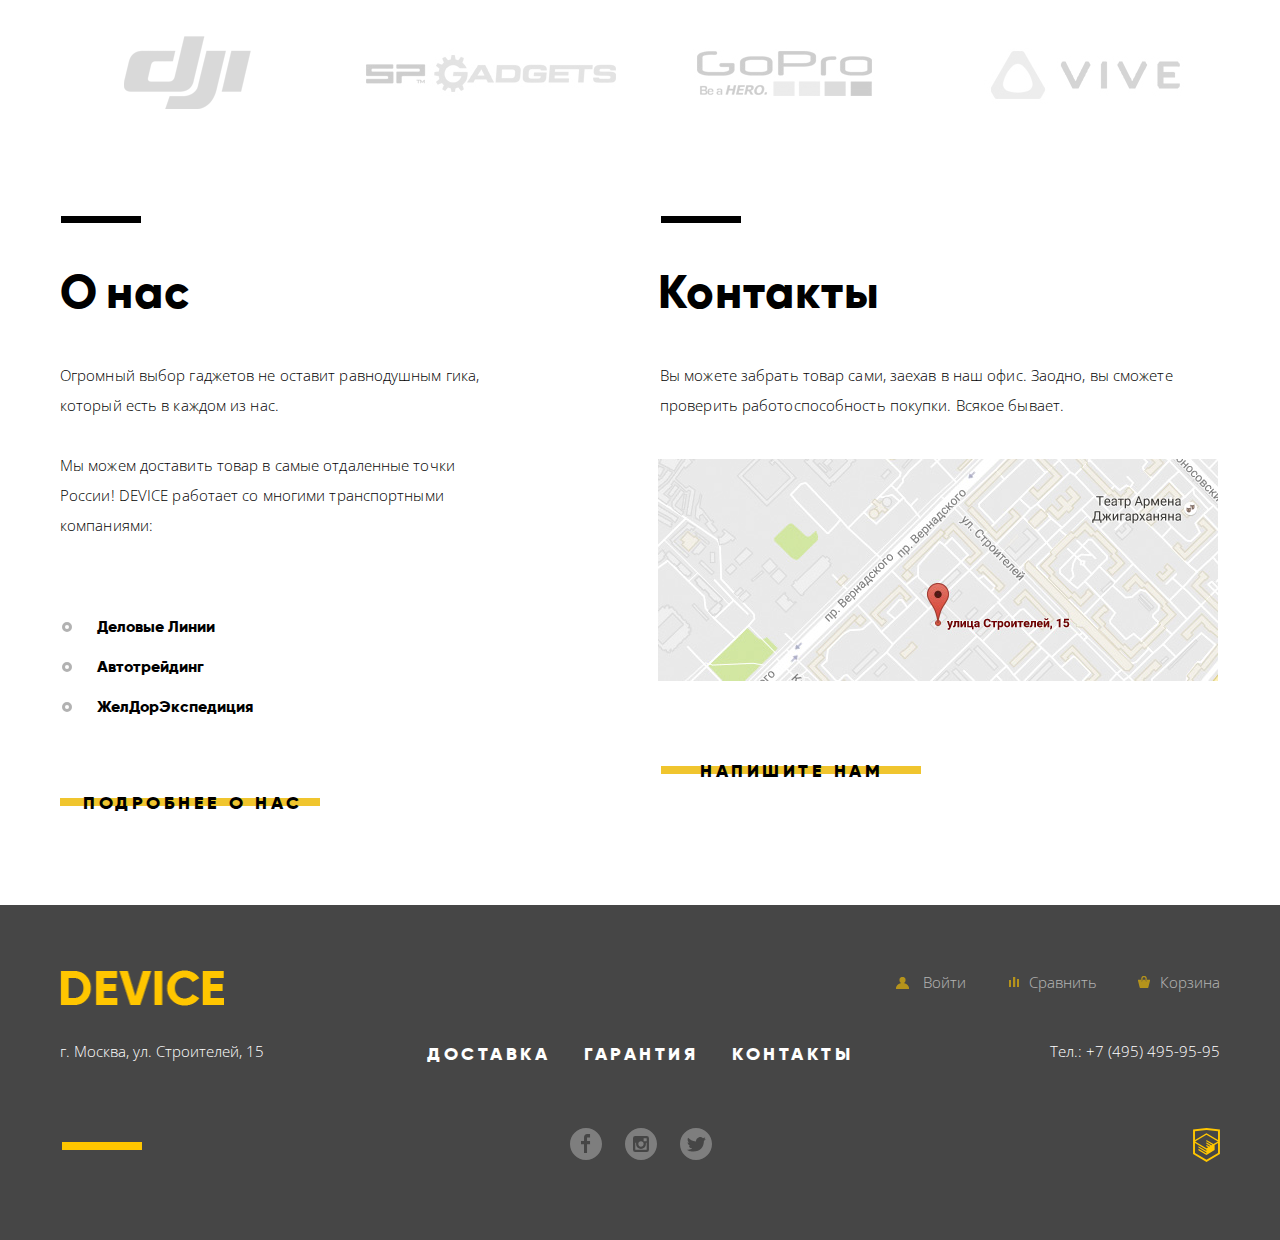
==== commit 40a89403: "исправления после второй проверки" ====
--- a/index.html
+++ b/index.html
@@ -4,8 +4,8 @@
     <meta charset="utf-8">
     <title>HTML Academy: Девайс</title>
     <link href="https://fonts.googleapis.com/css?family=Open+Sans:300,400&amp;subset=cyrillic" rel="stylesheet">
+    <link rel="stylesheet" href="css/normalize.css">
     <link href="css/style-min.css" rel="stylesheet">
-    <link rel="stylesheet" href="css/normalize.css">
   </head>
   <body>
     <header class="container">
--- a/css/style-min.css
+++ b/css/style-min.css
@@ -1 +1 @@
-@font-face{font-family:'Gilroy-300';src:url(./../fonts/gilroy-300-normal.woff2) format('woff2'),url(./../fonts/gilroy-300-normal.woff) format('woff'),url(./../fonts/gilroy-300-normal.ttf) format('truetype');font-weight:300;font-style:normal}@font-face{font-family:'Gilroy';src:url(./../fonts/gilroy-800-normal.woff2) format('woff2'),url(./../fonts/gilroy-800-normal.woff) format('woff'),url(./../fonts/gilroy-800-normal.ttf) format('truetype');font-weight:800;font-style:normal}body{font-family:'Open Sans','Roboto',sans-serif;font-size:15px;line-height:30px;min-width:1200px;font-weight:300;margin:0;padding:0}body h1,body h2{font-family:'Gilroy','Arial',sans-serif;font-size:47px;line-height:60px;color:#000;font-weight:800;font-style:normal}body,main{background-color:#fff}.container{width:1160px;margin:0 auto;padding:0 20px}.container a{text-decoration:none;color:inherit}.page-header,.searcher-and-functions{display:-webkit-box;display:-ms-flexbox;display:flex}.page-header{-webkit-box-orient:vertical;-webkit-box-direction:normal;-ms-flex-direction:column;flex-direction:column;padding-left:60px;padding-right:60px;background-image:-webkit-linear-gradient(top,#fff 40px,#f7e296 40px);background-image:-o-linear-gradient(top,#fff 40px,#f7e296 40px);background-image:linear-gradient(to bottom,#fff 40px,#f7e296 40px);position:relative;font-size:15px;line-height:36px}.page-header .logo{margin-bottom:9px;margin-top:23px;margin-left:0}.logo:hover,.searcher input:hover{opacity:.6}.logo:active{opacity:.3}.searcher-and-functions{margin-bottom:16px}.searcher{width:430px;margin-right:71px;padding-left:38px;position:relative}.searcher::before{content:"";position:absolute;top:11px;left:3px;background:url(./../img/search.svg) no-repeat;width:16px;height:16px}.searcher input{background-color:inherit;border:0;opacity:.3;margin-right:156px;vertical-align:baseline;font-size:15px;line-height:36px;padding-left:0;margin-left:0;letter-spacing:.2px}.searcher input:focus{opacity:1;outline:0}.searcher input:focus+label{display:inline-block;vertical-align:middle}.searcher input:focus+label::before{content:"";width:441px;height:2px;background-color:#000;position:absolute;top:36px;left:0}.searcher label{outline:2px solid #000;display:none;width:75px;text-align:center}.searcher label:hover{background-color:#000;color:#fff;display:inline-block;vertical-align:middle}.searcher label:active{color:gray}.searcher label:active::after{content:"";width:441px;height:2px;background-color:#000;position:absolute;top:36px;left:0}.head-btn{width:100px;position:relative}.head-btn a{padding-left:27px}.catalog-header::after:hover,.head-btn:hover,.hidden-menu a:hover,.nav-menu-header h2:hover{opacity:.6}.catalog-flex li:active img,.catalog-flex li:active p,.details a:active,.head-btn:active,.hidden-menu a:active,.nav-menu-header .products:active{opacity:.3}.user{min-width:160px;padding-left:0;letter-spacing:.2px;padding-right:19px}.enter{margin-right:180px}.enter::before{top:11px;left:3px}.enter-f::before,.enter::before,.user::before{content:"";position:absolute;background:url(./../img/user.svg) no-repeat;width:13px;height:12px}.user::before{left:2px;top:12px}.exit,.exit a{margin:0;text-align:left;padding:0 2px 0 0}.exit a{opacity:.3;padding:0;display:inline-block;vertical-align:baseline}.compare{margin-right:20px}.compare::before{top:14px;left:7px}.compare-f::before,.compare::before{content:"";position:absolute;background:url(./../img/compare.svg) no-repeat;width:10px;height:10px}.bucket,.bucket-f{text-align:right}.bucket::before{top:12px;left:18px}.bucket-f::before,.bucket::before{content:"";position:absolute;background:url(./../img/cart.svg) no-repeat;width:12px;height:12px}.nav-menu-header{display:-webkit-box;display:-ms-flexbox;display:flex;margin-bottom:30px}.nav-menu-header h2{font-family:'Gilroy','Arial',sans-serif;font-size:18px;color:#000;font-weight:800;font-style:normal;text-transform:uppercase;letter-spacing:3.5px;padding:0;margin:0}.catalog-header{width:350px;margin-left:0;margin-right:191px;position:relative}.catalog-header::after{content:"";width:16px;height:16px;background-color:transparent;background-image:url(./../img/plus.svg);opacity:.3;position:absolute;top:36%;right:102px;z-index:10}.delivery-header{width:158px}.warranty-header{width:120px}.contacts-header{text-align:right;width:120px;margin-left:auto;margin-right:0;padding-right:0}.hidden-menu{display:-webkit-box;display:-ms-flexbox;display:flex;position:absolute;top:40px;left:-60px;width:1160px;background-color:#f7e296;z-index:100;display:none;padding-bottom:12px;padding-top:14px}.hidden-menu ul{list-style:none;margin-left:0;margin-right:40px;padding-left:0;width:160px}.hidden-menu ul:first-child{width:200px;margin-left:60px}.catalog-header:hover .hidden-menu{display:-webkit-box;display:-ms-flexbox;display:flex}.shift-container{overflow:hidden}.flex-slider-1{display:-webkit-box;display:-ms-flexbox;display:flex;background-image:-webkit-linear-gradient(bottom,#fff 481px,#f7e296 481px);background-image:-o-linear-gradient(bottom,#fff 481px,#f7e296 481px);background-image:linear-gradient(to top,#fff 481px,#f7e296 481px);width:3480px;height:595px}.flex-slider-1 h2{letter-spacing:.8px;word-spacing:-5px;line-height:57px;margin-bottom:0}.slider-shifter{position:relative}.slider-shifter input[type=radio],.slider-shifter-2 input[type=radio]{display:none}.slider-controls label{display:inline-block;width:10px;height:10px;padding-right:0 17px;border:1px solid #000;border-radius:50%;cursor:pointer;z-index:11;position:absolute;opacity:1;vertical-align:middle}.slider-controls label:first-child{top:331px;left:1020px}.slider-controls label:nth-child(2){top:331px;left:1053px}.slider-controls label:last-child{top:331px;left:1086px}.flex-slider-1 article{display:-webkit-box;display:-ms-flexbox;display:flex;width:1160px}#btn-1:checked~.slider-controls label[for=btn-1]::before,#btn-2:checked~.slider-controls label[for=btn-2]::before,#btn-3:checked~.slider-controls label[for=btn-3]::before{position:absolute;content:'';border-radius:50%;border:1px solid #000;width:2px;height:2px;top:3px;left:3px}#btn-1:checked~.shift-container .flex-slider-1{-webkit-transform:translate(0);-ms-transform:translate(0);transform:translate(0)}#btn-2:checked~.shift-container .flex-slider-1{-webkit-transform:translate(-1160px);-ms-transform:translate(-1160px);transform:translate(-1160px)}#btn-3:checked~.shift-container .flex-slider-1{-webkit-transform:translate(-2320px);-ms-transform:translate(-2320px);transform:translate(-2320px)}.flex-slider-1 .promo-1 img{margin-left:91px;margin-top:4px;margin-right:125px;z-index:400}.flex-slider-1 .promo-2 img{margin-left:120px;margin-top:15px;margin-right:135px}.flex-slider-1 .promo-3 img{margin-left:30px;margin-top:68px;margin-right:44px}.flex-slider-1 .artic-text{margin-right:0;padding-right:0;padding-top:43px;width:510px;display:-webkit-box;display:-ms-flexbox;display:flex;-webkit-box-orient:vertical;-webkit-box-direction:normal;-ms-flex-direction:column;flex-direction:column;position:relative}.flex-slider-1 .artic-text::before{content:"";width:100px;height:7px;position:absolute;background-color:#fff;top:40px;left:1px}.promo-1 h2{width:450px}.promo-2 h2{width:300px}.promo-3 h2{width:550px}.promo-1 .artic-text::after,.promo-2 .artic-text::after,.promo-3 .artic-text::after{content:"01";font-family:'Gilroy','Arial',sans-serif;font-size:179px;position:absolute;left:330px;top:65px;color:#fff;z-index:-10}.promo-2 .artic-text::after,.promo-3 .artic-text::after{content:"02"}.promo-3 .artic-text::after{content:"03"}.artic-text p{margin-bottom:46px;margin-top:19px;word-spacing:1px;width:480px;line-height:30px}.promo-2 p,.promo-3 p{width:450px}.flex-slider-1 .details{height:40px;width:220px;text-align:center;margin-left:2px;position:relative;margin-bottom:44px}.flex-slider-1 .details::before,.flex-slider-1 .details:hover::before{content:"";position:absolute;width:220px;height:8px;background-color:#f0c52e;top:12px;left:0;z-index:-10}.flex-slider-1 .details:hover::before{height:40px;top:-4px}.details a{text-decoration:none;width:220px;font-family:'Gilroy','Arial',sans-serif;font-size:18px;color:#000;font-weight:800;font-style:normal;text-transform:uppercase;letter-spacing:3.5px;vertical-align:middle;display:inline-block}.article-options{display:-webkit-box;display:-ms-flexbox;display:flex;-webkit-box-pack:start;-ms-flex-pack:start;justify-content:flex-start;font-family:'Open Sans','Roboto',sans-serif;font-size:13px;line-height:20px;font-weight:300;width:460px;margin:0;padding:0;letter-spacing:.1px}.article-options div{width:140px}.article-options div:first-child{width:160px}.article-options p{font-family:'Gilroy-300','Arial',sans-serif;font-size:36px;color:#000;font-weight:300;font-style:normal;line-height:55px;margin:0;padding:0 0 5px}.catalog-flex{display:-webkit-box;display:-ms-flexbox;display:flex;flex-wrap:wrap;-webkit-box-pack:justify;-ms-flex-pack:justify;justify-content:space-between;list-style:none}.catalog-flex p{text-decoration:none;font-family:'Gilroy','Arial',sans-serif;font-size:18px;line-height:20px;color:#000;font-weight:800;font-style:normal;letter-spacing:.4px;width:160px}.catalog-flex .catalog-image{width:160px;height:160px;background-color:#f7e296;text-align:center;margin-bottom:36px;position:relative}.catalog-flex li:hover .catalog-image{background-color:#f0c52e}.catalog-flex img{position:absolute;top:50%;left:50%;-webkit-transform:translate(-50%,-50%);-ms-transform:translate(-50%,-50%);transform:translate(-50%,-50%)}.catalog-flex li:nth-child(2) img{top:63%;left:51%}.catalog-flex li:nth-child(3) img{top:51%;left:53%}.catalog-flex li:nth-child(4) img{top:52%;left:52%}.catalog-flex li:nth-child(5) img{top:51%;left:52%}.catalog-flex li:nth-child(6) img{top:53%;left:50%}.slider-background,.slider-shifter-2{background-image:-webkit-linear-gradient(top,#fff 168px,#e5e5e5 168px,#e5e5e5 456px,#fff 456px);background-image:-o-linear-gradient(top,#fff 168px,#e5e5e5 168px,#e5e5e5 456px,#fff 456px);background-image:linear-gradient(to bottom,#fff 168px,#e5e5e5 168px,#e5e5e5 456px,#fff 456px)}.slider-shifter-2{display:-webkit-box;display:-ms-flexbox;display:flex;margin:0 auto;padding:56px 0 135px;position:relative}.slider-controls-2{width:280px;padding-top:58px;position:relative}.slider-controls-2 ul{list-style:none;font-family:'Gilroy','Arial',sans-serif;font-size:18px;color:#000;font-weight:800;font-style:normal;text-transform:uppercase;letter-spacing:3.5px;padding-left:2px;padding-top:20px}.slider-controls-2 li{margin-bottom:25px;width:160px;height:40px;text-align:center;position:relative;vertical-align:middle}.shift-container-2{overflow:hidden;width:880px}.flex-slider-2,.flex-slider-2 div{display:-webkit-box;display:-ms-flexbox;display:flex;width:2640px}.flex-slider-2 div{width:880px;height:320px;padding-left:120px;padding-top:40px;-webkit-box-orient:vertical;-webkit-box-direction:normal;-ms-flex-direction:column;flex-direction:column;-ms-flex-wrap:wrap;flex-wrap:wrap}.slider-controls-2 label{position:relative}#btn-11:checked~.slider-controls-2 label[for=btn-11],#btn-12:checked~.slider-controls-2 label[for=btn-12],#btn-13:checked~.slider-controls-2 label[for=btn-13]{color:#ecd77e}.slider-controls-2 li::before,.slider-controls-2 li:hover::before{content:"";width:160px;height:8px;background-color:#f0c52e;position:absolute;top:11px;left:-2px}.slider-controls-2 label:hover,.slider-controls-2 li:hover{cursor:pointer}.slider-controls-2 li:hover::before{height:40px;top:-3px}#btn-11:checked~.slider-controls-2 li:first-child::before,#btn-12:checked~.slider-controls-2 li:nth-child(2)::before,#btn-13:checked~.slider-controls-2 li:last-child::before{content:"";width:280px;height:40px;background-color:#000;position:absolute;top:-3px;left:-2px}.slider-controls-2::after{content:"";width:7px;height:320px;background-color:#000;position:absolute;top:12px;right:-5px}.shift-container-2 h2{letter-spacing:1.1px;margin:0;padding:38px 0 12px 2px}.shift-container-2 p{letter-spacing:.3px;width:445px;line-height:30px}.shift-container-2 img{margin-top:57px;margin-left:48px}#btn-11:checked~.shift-container-2 .flex-slider-2{-webkit-transform:translate(0);-ms-transform:translate(0);transform:translate(0)}#btn-12:checked~.shift-container-2 .flex-slider-2{-webkit-transform:translate(-880px);-ms-transform:translate(-880px);transform:translate(-880px)}#btn-13:checked~.shift-container-2 .flex-slider-2{-webkit-transform:translate(-1760px);-ms-transform:translate(-1760px);transform:translate(-1760px)}.firms{display:-webkit-box;display:-ms-flexbox;display:flex;-webkit-box-pack:justify;-ms-flex-pack:justify;justify-content:space-between;-webkit-box-align:center;-ms-flex-align:center;align-items:center;margin-bottom:98px}.firms a{display:inline-block;width:260px;height:100px;font-size:0;background-image:url(./../img/sprites.png);vertical-align:middle}.firms a:hover{background-position:-298px 0}.firms a:nth-child(2){background-position:0 -149px}.firms a:nth-child(2):hover{background-position:-298px -148px}.firms a:nth-child(3){background-position:0 -297px}.firms a:nth-child(3):hover{background-position:-297px -298px}.firms a:nth-child(4){background-position:0 -447px}.firms a:nth-child(4):hover{background-position:-297px -446px}.about-and-contacts{display:-webkit-box;display:-ms-flexbox;display:flex;padding-bottom:80px}.about-and-contacts h2{margin:0;word-spacing:-6px;letter-spacing:1px;padding:40px 0 23px}.about-and-contacts .about-us{width:520px}.about-us,.contacts{position:relative}.about-and-contacts p{padding-bottom:15px;font-size:15px;line-height:30px;letter-spacing:.1px}.about-us p:first-of-type{width:450px}.about-us p:last-of-type{width:480px}.about-and-contacts a,.about-us ul,.nav-menu-footer div{font-family:'Gilroy','Arial',sans-serif;font-weight:800;font-style:normal}.about-us ul{list-style:none;padding-top:41px;padding-left:37px;padding-bottom:0;font-size:16px;line-height:30px}.about-us li{margin-bottom:10px;position:relative}.about-us li::before{content:"";width:4px;height:4px;border:3px solid #000;border-radius:50%;opacity:.3;z-index:11;position:absolute;top:10px;left:-35px}.contacts p{padding-left:2px}.about-us::before,.contacts::before{content:"";width:80px;height:7px;background-color:#000;position:absolute;top:-6px;left:1px}.contacts::before{left:81px}.about-and-contacts .about-more{height:40px;width:260px;text-align:center;position:relative;margin-top:64px;z-index:2}.about-and-contacts .about-more::before,.about-and-contacts .about-more:hover::before{content:"";position:absolute;width:260px;height:8px;background-color:#f0c52e;top:12px;left:0;z-index:-10}.about-and-contacts a{text-decoration:none;font-size:18px;text-transform:uppercase;letter-spacing:3.5px;display:inline-block;vertical-align:middle;margin-left:6px}.about-and-contacts .about-more:hover::before{height:40px;top:-5px}.about-more a:active{opacity:.3}.about-and-contacts .contacts{width:560px;padding-left:78px}.contacts img{margin:0;padding:10px 0 0}.contacts .about-more{margin-left:3px}.write-now{padding-right:4px}.page-footer{background-color:#464646}.page-footer a{text-decoration:none;color:inherit}.flex-footer{display:-webkit-box;display:-ms-flexbox;display:flex;-webkit-box-orient:vertical;-webkit-box-direction:normal;-ms-flex-direction:column;flex-direction:column;color:#fff;width:1160px;margin:0 auto;padding:62px 0 65px;position:relative}.functions,.logo-functions,.nav-menu-adress,.nav-menu-footer{display:-webkit-box;display:-ms-flexbox;display:flex;-webkit-box-pack:justify;-ms-flex-pack:justify;justify-content:space-between;-webkit-box-align:center;-ms-flex-align:center;align-items:center}.logo{width:200px}.functions{-ms-flex-item-align:start;align-self:flex-start;margin-bottom:20px}.foot-btn{width:85px;opacity:.6;margin-left:21px;position:relative}.foot-btn:hover{opacity:1}.enter-f::before{background:url(./../img/user-f.png) no-repeat}.compare-f::before{background:url(./../img/compare-f.png) no-repeat}.bucket-f::before{background:url(./../img/cart-f.png) no-repeat}.enter-f::before{top:10px}.compare-f::before{top:10px;left:-20px}.enter-f::before{left:-27px}.bucket-f::before{left:3px;top:9px}.nav-menu-footer{padding-top:5px}.nav-menu-adress{padding-top:4px}.nav-menu-footer div{font-size:18px;line-height:24px;color:#fff;text-transform:uppercase;letter-spacing:3.5px;margin-right:34px}.academy:hover,.friends a:hover,.nav-menu-footer div:hover{opacity:.6}.academy:active,.foot-btn:active,.nav-menu-footer div:active{opacity:.3}.friends-home{display:-webkit-box;display:-ms-flexbox;display:flex;-webkit-box-pack:justify;-ms-flex-pack:justify;justify-content:space-between;padding-top:45px}.friends::after{content:"";width:80px;height:8px;background-color:#ffc600;position:absolute;right:589px;bottom:20px}.friends{margin:auto;padding-left:47px;position:relative}.friends a{margin-right:19px;opacity:.3;font-size:0}.friends a:active{opacity:.1}.academy,.friends{padding-top:2px}.modal-content-map{position:fixed;top:15%;left:19%;display:none;width:994px;height:593px;background:url(./../img/map-big.jpg) no-repeat;background-size:cover;-webkit-box-shadow:0 10px 20px rgba(70,70,70,.5);box-shadow:0 10px 20px rgba(70,70,70,.5);z-index:150}.open-map{cursor:pointer}.modal-content-show,.modal-content-show-2{display:-webkit-box;display:-ms-flexbox;display:flex}.modal-content-close{position:absolute;top:20px;right:20px;border-radius:50%;width:60px;height:60px;font-size:0;background:url(./../img/modal-close.svg) no-repeat center;border:0;cursor:pointer;opacity:.5}.modal-content-close:hover{opacity:1}.modal-content-close:active,.send-btn:active span{opacity:.3}.letter-form{width:960px;height:554px;position:fixed;z-index:20;top:15%;left:19%}.blue-type input[type=radio],.color-type input[type=checkbox],.modal-content-hide,.more-less input,.sort-type input{display:none}.write-us,.write-us div{display:-webkit-box;display:-ms-flexbox;display:flex}.write-us{width:760px;background-color:#fff;-webkit-box-shadow:0 10px 20px rgba(70,70,70,.5);box-shadow:0 10px 20px rgba(70,70,70,.5);z-index:150;-webkit-box-pack:justify;-ms-flex-pack:justify;justify-content:space-between;-ms-flex-wrap:wrap;flex-wrap:wrap;padding:100px 100px 0}.write-us div{-webkit-box-orient:vertical;-webkit-box-direction:normal;-ms-flex-direction:column;flex-direction:column}.your-mail,.your-text,.your-user{background-color:#f2f2f2;padding:0 20px;border-color:#f0c52e;border-width:2px}.your-text{padding:20px;resize:none}.your-mail:hover,.your-text:hover,.your-user:hover{background-color:#ebebeb}.your-mail:focus,.your-text:focus,.your-user:focus{background-color:#fff;border-color:#f0c52e}.send-btn:hover .your-mail:invalid,.send-btn:hover .your-text:invalid,.send-btn:hover .your-user:invalid{background-color:#f6dada}.your-mail,.your-user{width:320px;height:50px}.write-us label{text-decoration:none;font-family:'Gilroy','Arial',sans-serif;font-size:16px;line-height:22px;color:#000;font-weight:800;font-style:normal;letter-spacing:1.2px}.first-field{margin-bottom:15px}.third-field{margin-bottom:30px;width:100%}.send-btn{border:0;background:0 0;text-decoration:none;font-family:'Gilroy','Arial',sans-serif;font-size:18px;font-weight:800;font-style:normal;text-transform:uppercase;letter-spacing:3.5px;vertical-align:middle;display:inline-block;position:relative;padding:0;height:40px;text-align:center;width:200px;margin:0 0 90px;cursor:pointer}.send-btn::before{content:"";position:absolute;width:200px;height:8px;top:16px;left:0;z-index:-10}.send-btn::before,.send-btn:hover{background-color:#f0c52e}.modal-content-close-2{position:absolute;top:20px;right:20px;width:60px;height:60px;font-size:0;background:url(./../img/modal-close.svg) no-repeat center;opacity:.5;border:0;cursor:pointer;z-index:200}.modal-content-close-2:hover{opacity:1}.breadcrumbs span,.modal-content-close-2:active{opacity:.3}.caption{padding:0}.caption h1{letter-spacing:.1px;margin-bottom:0;margin-left:60px;padding-top:1px}.breadcrumbs{padding-left:60px;padding-bottom:43px;padding-top:15px;margin:0;font-size:14px}.breadcrumbs a{position:relative;padding-right:35px;opacity:.3;color:inherit}.breadcrumbs a:last-of-type{padding-right:36px}.breadcrumbs a:hover,.sort-type label:hover{opacity:.6}.breadcrumbs a:active{opacity:.1}.breadcrumbs a:first-child::after,.breadcrumbs a:nth-child(2)::after{content:"";width:8px;height:8px;background-image:url(.././img/nav-arrow.svg);background-repeat:no-repeat;position:absolute;top:8px;right:11px;opacity:1}.breadcrumbs a:nth-child(2)::after{right:9px}.head-background{min-height:70px;background-image:-webkit-gradient(linear,left top,right top,color-stop(33.5%,#dcdcdc),color-stop(33.5%,#eee));background-image:-webkit-linear-gradient(left,#dcdcdc 33.5%,#eee 33.5%);background-image:-o-linear-gradient(left,#dcdcdc 33.5%,#eee 33.5%);background-image:linear-gradient(to right,#dcdcdc 33.5%,#eee 33.5%)}.head-content{display:-webkit-box;display:-ms-flexbox;display:flex;-webkit-box-pack:justify;-ms-flex-pack:justify;justify-content:space-between;min-height:70px}.head-word{margin:0;width:328px;position:relative;font-family:'Gilroy','Arial',sans-serif;font-size:16px;font-weight:800;font-style:normal;text-transform:uppercase;letter-spacing:3.6px;background-color:#dcdcdc;-ms-flex-item-align:center;align-self:center;padding:20px 0}.head-word b{padding-left:60px}.head-word::after{content:"";width:201px;height:3px;position:absolute;background-color:#000;top:137px;left:59px;z-index:10}.head-content .sorting,.sort-type{display:-webkit-box;display:-ms-flexbox;display:flex}.head-content .sorting{position:relative;-ms-flex-item-align:center;align-self:center;width:762px;-ms-flex-wrap:wrap;flex-wrap:wrap;background-color:#eee;padding:20px 0 20px 70px;-webkit-box-pack:justify;-ms-flex-pack:justify;justify-content:space-between}.sorting b{font-family:'Gilroy','Arial',sans-serif;font-size:16px;font-weight:800;font-style:normal;text-transform:uppercase;letter-spacing:3.5px;padding-left:3px}.sort-type{-webkit-box-pack:start;-ms-flex-pack:start;justify-content:flex-start;-webkit-box-flex:1;-ms-flex-positive:1;flex-grow:1;padding-left:50px}.sort-type label{padding-right:28px;opacity:.3;font-size:14px;letter-spacing:.4px;cursor:pointer}.more-less input[type=radio]:checked+label,.sort-type input[type=radio]:checked+label{opacity:1}.sort-type label:active{opacity:1}.sort-type a{text-decoration:none;color:inherit}.more-less{position:relative;width:40px}.more-less label:first-of-type:after{content:"";position:absolute;width:10px;cursor:pointer;height:10px;border:0;background-image:url(.././img/icon-up-dir.svg);top:10px;left:0}.more-less label:last-child:after{content:"";position:absolute;cursor:pointer;width:10px;height:10px;border:0;background-image:url(.././img/icon-down-dir.svg);top:10px;right:0}.more-less label{opacity:.2}.more-less label:hover{opacity:.4}.more-less label:active{opacity:1}.flex-main-into{display:-webkit-box;display:-ms-flexbox;display:flex;width:1160px;margin:0 auto;padding:0}.flex-form-into{width:268px;padding-right:0;padding-left:60px;background-color:#ebebeb;position:relative}.main-background{background-image:-webkit-gradient(linear,left top,right top,color-stop(33.5%,#ebebeb),color-stop(33.5%,#fff));background-image:-webkit-linear-gradient(left,#ebebeb 33.5%,#fff 33.5%);background-image:-o-linear-gradient(left,#ebebeb 33.5%,#fff 33.5%);background-image:linear-gradient(to right,#ebebeb 33.5%,#fff 33.5%);min-height:1213px}.price-range{padding-top:61px;padding-bottom:18px}.color-type b,.price-range p{font-family:'Gilroy','Arial',sans-serif;font-size:18px;font-weight:800;font-style:normal;letter-spacing:.1px}.price-range p{color:#000;position:relative;padding-bottom:13px}.range-controls{padding-right:68px;padding-bottom:4px;position:relative}.range-controls .scale{height:2px;background:#dbdbdb}.range-controls .bar{width:60%;height:2px;background:#91c92f}.range-controls .toggle{top:-8px;left:-5px;cursor:pointer;width:19px;height:19px;border-radius:50%;position:absolute;background:#fff;-webkit-box-shadow:0 2px 2px #ababab;box-shadow:0 2px 2px #ababab;z-index:10}.range-controls .toggle::before{content:'';position:absolute;border-radius:50%;width:4px;height:4px;background-color:#ababab;top:35%;left:40%}.range-controls .toggle:active{width:23px;height:23px;top:-10px}.range-controls .toggle-max{left:107px}.price-controls{font-size:0}.price-controls label{font-size:14px;display:inline-block;width:34%;opacity:.3;vertical-align:middle}.price-controls input{font-family:'Open Sans','Roboto',sans-serif;font-size:14px;width:8px;padding:8px 0;text-align:center;color:#000;opacity:.3;border:0;background:#ebebeb}.max-price input{text-align:left;width:35px}.color-type b{padding-bottom:20px}.color-type{display:-webkit-box;display:-ms-flexbox;display:flex;-webkit-box-orient:vertical;-webkit-box-direction:normal;-ms-flex-direction:column;flex-direction:column;position:relative;min-height:284px;padding-top:21px}.color-type::after,.color-type::before{content:"";width:201px;height:3px;position:absolute;background-color:#000;top:11px;left:-1px}.color-type::after{top:296px}.color-type label{padding-left:38px;position:relative;margin-bottom:10px;font-size:14px}.color-type label::before{content:"";width:19px;height:19px;position:absolute;border:2px solid #000;border-radius:13%;top:3px;left:-1px;z-index:15}.blue-type label:hover::after,.color-type label:hover{opacity:.6}input[type=checkbox]:checked+label::after{content:"";width:27px;height:23px;position:absolute;background-image:url(./../img/checkbox-on.svg);z-index:20;top:3px;left:-1px}input[type=checkbox]:checked+label::before{border:0}.blue-type{display:-webkit-box;display:-ms-flexbox;display:flex;-webkit-box-orient:vertical;-webkit-box-direction:normal;-ms-flex-direction:column;flex-direction:column;height:126px}.blue-type b{font-family:'Gilroy','Arial',sans-serif;font-size:18px;font-weight:800;font-style:normal;padding-bottom:20px;padding-top:1px}.blue-type div{padding-left:37px;position:relative;padding-bottom:10px}.blue-type label:hover,.color-type label:hover{cursor:pointer}.blue-type label::after{content:"";width:20px;height:20px;position:absolute;border-radius:50%;border:2px solid #000;top:2px;left:-1px}.blue-type input[type=radio]:checked+label::before{content:"";width:8px;height:8px;position:absolute;border-radius:50%;background-color:#000;top:10px;left:7px;z-index:10}.show-it{position:relative;height:40px;width:200px;text-align:center;margin-top:31px;z-index:2}.show-it a{font-family:'Gilroy','Arial',sans-serif;font-size:18px;font-weight:800;font-style:normal;text-transform:uppercase;letter-spacing:3.7px;vertical-align:middle;padding:5px 0;margin-left:0;display:inline-block}.in-basket a:active,.show-it a:active{opacity:.3}.show-it::before{content:"";position:absolute;width:200px;height:8px;top:16px;left:0;z-index:-1}.in-basket:hover,.show-it::before,.show-it:hover{background-color:#f0c52e}.flex-sorter{padding-left:70px;padding-top:0;margin:0;width:760px;-webkit-box-orient:vertical;-webkit-box-direction:normal;-ms-flex-direction:column;flex-direction:column;background-color:#fff}.flex-sorter,.stuff-group,article .name-price{display:-webkit-box;display:-ms-flexbox;display:flex}.stuff-group{-webkit-box-orient:horizontal;-webkit-box-direction:normal;-ms-flex-direction:row;flex-direction:row;-ms-flex-wrap:wrap;flex-wrap:wrap;padding-top:48px}.stuff-group article{width:360px;position:relative}.show-it a,.stuff-group a{text-decoration:none;color:inherit}.stuff-group article:hover img{opacity:.7}article:hover .add-to,article:hover .in-basket{visibility:visible}article .name-price{-webkit-box-pack:justify;-ms-flex-pack:justify;justify-content:space-between;-webkit-box-align:baseline;-ms-flex-align:baseline;align-items:baseline;padding-bottom:25px}.stuff-group article:nth-child(2n){margin-left:40px}.new-thing::after{content:"";position:absolute;border:2px solid #bfbfbf;border-radius:50%;top:52px;right:25px;z-index:100;width:55px;height:55px}.new-thing::before{content:"NEW";font-family:'Gilroy','Arial',sans-serif;font-size:14px;position:absolute;color:#bfbfbf;top:66px;right:38px;z-index:100}.in-basket a,.name-price a{font-family:'Gilroy','Arial',sans-serif;font-size:18px;font-weight:800;font-style:normal}.name-price a{line-height:20px;width:260px;padding-bottom:4px;word-spacing:-.2px;letter-spacing:.3px}.cost{font-size:16px;letter-spacing:.2px}.stuff-group img{padding-bottom:22px;padding-top:21px}.add-to,.in-basket{position:absolute;z-index:2;visibility:hidden}.in-basket{height:40px;width:200px;display:-webkit-box;display:-ms-flexbox;display:flex;margin-top:31px;margin-left:-2px;text-align:center;top:31%;left:21%}.in-basket a{text-decoration:none;text-transform:uppercase;letter-spacing:3.5px;vertical-align:baseline;padding-top:5px;padding-left:40px;display:inline-block;text-align:center}.in-basket::before{content:"";position:absolute;width:200px;height:8px;background-color:#f0c52e;top:15px;left:0;z-index:-1}.add-to{top:47%;left:30%}.add-to a{font-family:'Open Sans','Roboto',sans-serif;font-size:13px;font-weight:300;opacity:.5}.add-to a:hover{opacity:1}.add-to a:active{opacity:.2}.navigator{display:-webkit-box;display:-ms-flexbox;display:flex;-webkit-box-pack:justify;-ms-flex-pack:justify;justify-content:space-between;min-height:70px;margin-top:10px;background-color:#ebebeb;width:760px;font-family:'Gilroy','Arial',sans-serif;font-size:16px;font-weight:800;font-style:normal;text-transform:uppercase;letter-spacing:4px;margin-bottom:75px}.navigator div{padding-top:22px;width:120px;padding-left:7px;text-align:center}.navigator a{text-decoration:none;color:inherit}.navigator div:nth-child(2){padding-left:29px}.navigator div:nth-child(3){padding-right:4px}.pages a{margin-right:18px;opacity:.3}.pages a:first-child{opacity:1}.pages a:hover{opacity:.6}.pages a:active{opacity:1}.backward:active,.forward:active{opacity:.3}.backward:hover,.forward:hover{cursor:pointer;background-color:#d9d9d9}
+@font-face{font-family:'Gilroy-300';src:url(./../fonts/gilroy-300-normal.woff2) format('woff2'),url(./../fonts/gilroy-300-normal.woff) format('woff'),url(./../fonts/gilroy-300-normal.ttf) format('truetype');font-weight:300;font-style:normal}@font-face{font-family:'Gilroy';src:url(./../fonts/gilroy-800-normal.woff2) format('woff2'),url(./../fonts/gilroy-800-normal.woff) format('woff'),url(./../fonts/gilroy-800-normal.ttf) format('truetype');font-weight:800;font-style:normal}body{font-family:'Open Sans','Roboto',sans-serif;font-size:15px;line-height:30px;min-width:1200px;font-weight:300;margin:0;padding:0}body h1,body h2{font-family:'Gilroy','Arial',sans-serif;font-size:47px;line-height:60px;color:#000;font-weight:800;font-style:normal}body,main{background-color:#fff}.container{width:1160px;margin:0 auto;padding:0 20px}.container a{text-decoration:none;color:inherit}.page-header,.searcher-and-functions{display:-webkit-box;display:-ms-flexbox;display:flex}.page-header{-webkit-box-orient:vertical;-webkit-box-direction:normal;-ms-flex-direction:column;flex-direction:column;padding-left:60px;padding-right:60px;background-image:-webkit-linear-gradient(top,#fff 40px,#f7e296 40px);background-image:-o-linear-gradient(top,#fff 40px,#f7e296 40px);background-image:linear-gradient(to bottom,#fff 40px,#f7e296 40px);position:relative;font-size:15px;line-height:36px}.page-header .logo{margin-bottom:9px;margin-top:23px;margin-left:0}.logo:hover,.searcher input:hover{opacity:.6}.logo:active{opacity:.3}.searcher-and-functions{margin-bottom:16px}.searcher{width:430px;margin-right:71px;padding-left:38px;position:relative}.searcher::before{content:"";position:absolute;top:11px;left:3px;background:url(./../img/search.svg) no-repeat;width:16px;height:16px}.searcher input{background-color:inherit;border:0;opacity:.3;margin-right:156px;vertical-align:baseline;font-size:15px;line-height:36px;padding-left:0;margin-left:0;letter-spacing:.2px}.searcher input:focus{opacity:1;outline:0}.searcher input:focus+label{display:inline-block;vertical-align:middle}.searcher input:focus+label::before{content:"";width:441px;height:2px;background-color:#000;position:absolute;top:36px;left:0}.searcher label{outline:2px solid #000;display:none;width:75px;text-align:center}.searcher label:hover{background-color:#000;color:#fff;display:inline-block;vertical-align:middle}.searcher label:active{color:gray}.searcher label:active::after{content:"";width:441px;height:2px;background-color:#000;position:absolute;top:36px;left:0}.head-btn{width:100px;position:relative}.head-btn a{padding-left:27px}.catalog-header::after:hover,.head-btn:hover,.hidden-menu a:hover,.nav-menu-header h2:hover{opacity:.6}.catalog-flex li:active img,.catalog-flex li:active p,.details a:active,.head-btn:active,.hidden-menu a:active,.nav-menu-header .products:active{opacity:.3}.user{min-width:160px;padding-left:0;letter-spacing:.2px;padding-right:19px}.enter{margin-right:180px}.enter::before{top:11px;left:3px}.enter-f::before,.enter::before,.user::before{content:"";position:absolute;background:url(./../img/user.svg) no-repeat;width:13px;height:12px}.user::before{left:2px;top:12px}.exit,.exit a{margin:0;text-align:left;padding:0 2px 0 0}.exit a{opacity:.3;padding:0;display:inline-block;vertical-align:baseline}.compare{margin-right:20px}.compare::before{top:14px;left:7px}.compare-f::before,.compare::before{content:"";position:absolute;background:url(./../img/compare.svg) no-repeat;width:10px;height:10px}.bucket,.bucket-f{text-align:right}.bucket::before{top:12px;left:18px}.bucket-f::before,.bucket::before{content:"";position:absolute;background:url(./../img/cart.svg) no-repeat;width:12px;height:12px}.nav-menu-header{display:-webkit-box;display:-ms-flexbox;display:flex;margin-bottom:30px}.nav-menu-header h2{font-family:'Gilroy','Arial',sans-serif;font-size:18px;color:#000;font-weight:800;font-style:normal;text-transform:uppercase;letter-spacing:3.5px;padding:0;margin:0}.catalog-header{width:350px;margin-left:0;margin-right:191px;position:relative}.catalog-header::after{content:"";width:16px;height:16px;background-color:transparent;background-image:url(./../img/plus.svg);opacity:.3;position:absolute;top:36%;right:102px;z-index:10}.delivery-header{width:158px}.warranty-header{width:120px}.contacts-header{text-align:right;width:120px;margin-left:auto;margin-right:0;padding-right:0}.hidden-menu{display:-webkit-box;display:-ms-flexbox;display:flex;position:absolute;top:40px;left:-60px;width:1160px;background-color:#f7e296;z-index:100;display:none;padding-bottom:12px;padding-top:14px}.hidden-menu ul{list-style:none;margin-left:0;margin-right:40px;padding-left:0;width:160px}.hidden-menu ul:first-child{width:200px;margin-left:60px}.catalog-header:hover .hidden-menu{display:-webkit-box;display:-ms-flexbox;display:flex}.shift-container{overflow:hidden}.flex-slider-1{display:-webkit-box;display:-ms-flexbox;display:flex;background-image:-webkit-linear-gradient(bottom,#fff 481px,#f7e296 481px);background-image:-o-linear-gradient(bottom,#fff 481px,#f7e296 481px);background-image:linear-gradient(to top,#fff 481px,#f7e296 481px);width:3480px;height:595px}.flex-slider-1 h2{letter-spacing:.8px;word-spacing:-5px;line-height:57px;margin-bottom:0}.slider-shifter{position:relative}.slider-shifter input[type=radio],.slider-shifter-2 input[type=radio]{display:none}.slider-controls label{display:inline-block;width:10px;height:10px;padding-right:0 17px;border:1px solid #000;border-radius:50%;cursor:pointer;z-index:11;position:absolute;opacity:1;vertical-align:middle}.slider-controls label:first-child{top:331px;left:1020px}.slider-controls label:nth-child(2){top:331px;left:1053px}.slider-controls label:last-child{top:331px;left:1086px}.flex-slider-1 article{display:-webkit-box;display:-ms-flexbox;display:flex;width:1160px}#btn-1:checked~.slider-controls label[for=btn-1]::before,#btn-2:checked~.slider-controls label[for=btn-2]::before,#btn-3:checked~.slider-controls label[for=btn-3]::before{position:absolute;content:'';border-radius:50%;border:1px solid #000;width:2px;height:2px;top:3px;left:3px}#btn-1:checked~.shift-container .flex-slider-1{-webkit-transform:translate(0);-ms-transform:translate(0);transform:translate(0)}#btn-2:checked~.shift-container .flex-slider-1{-webkit-transform:translate(-1160px);-ms-transform:translate(-1160px);transform:translate(-1160px)}#btn-3:checked~.shift-container .flex-slider-1{-webkit-transform:translate(-2320px);-ms-transform:translate(-2320px);transform:translate(-2320px)}.flex-slider-1 .promo-1 img{margin-left:91px;margin-top:4px;margin-right:125px;z-index:400}.flex-slider-1 .promo-2 img{margin-left:120px;margin-top:15px;margin-right:135px}.flex-slider-1 .promo-3 img{margin-left:30px;margin-top:68px;margin-right:44px}.flex-slider-1 .artic-text{margin-right:0;padding-right:0;padding-top:43px;width:510px;display:-webkit-box;display:-ms-flexbox;display:flex;-webkit-box-orient:vertical;-webkit-box-direction:normal;-ms-flex-direction:column;flex-direction:column;position:relative}.flex-slider-1 .artic-text::before{content:"";width:100px;height:7px;position:absolute;background-color:#fff;top:40px;left:1px}.promo-1 h2{width:450px}.promo-2 h2{width:300px}.promo-3 h2{width:550px}.promo-1 .artic-text::after,.promo-2 .artic-text::after,.promo-3 .artic-text::after{content:"01";font-family:'Gilroy','Arial',sans-serif;font-size:179px;position:absolute;left:330px;top:65px;color:#fff;z-index:-10}.promo-2 .artic-text::after,.promo-3 .artic-text::after{content:"02"}.promo-3 .artic-text::after{content:"03"}.artic-text p{margin-bottom:46px;margin-top:19px;word-spacing:1px;width:480px;line-height:30px}.promo-2 p,.promo-3 p{width:450px}.flex-slider-1 .details{height:40px;width:220px;text-align:center;margin-left:2px;position:relative;margin-bottom:44px}.flex-slider-1 .details::before,.flex-slider-1 .details:hover::before{content:"";position:absolute;width:220px;height:8px;background-color:#f0c52e;top:12px;left:0;z-index:-10}.flex-slider-1 .details:hover::before{height:40px;top:-4px}.details a{text-decoration:none;width:220px;font-family:'Gilroy','Arial',sans-serif;font-size:18px;color:#000;font-weight:800;font-style:normal;text-transform:uppercase;letter-spacing:3.5px;vertical-align:middle;display:inline-block}.article-options{display:-webkit-box;display:-ms-flexbox;display:flex;-webkit-box-pack:start;-ms-flex-pack:start;justify-content:flex-start;font-family:'Open Sans','Roboto',sans-serif;font-size:13px;line-height:20px;font-weight:300;width:460px;margin:0;padding:0;letter-spacing:.1px}.article-options div{width:140px}.article-options div:first-child{width:160px}.article-options p{font-family:'Gilroy-300','Arial',sans-serif;font-size:36px;color:#000;font-weight:300;font-style:normal;line-height:55px;margin:0;padding:0 0 5px}.catalog-flex{display:-webkit-box;display:-ms-flexbox;display:flex;flex-wrap:wrap;-webkit-box-pack:justify;-ms-flex-pack:justify;justify-content:space-between;list-style:none}.catalog-flex p{text-decoration:none;font-family:'Gilroy','Arial',sans-serif;font-size:18px;line-height:20px;color:#000;font-weight:800;font-style:normal;letter-spacing:.4px;width:160px}.catalog-flex .catalog-image{width:160px;height:160px;background-color:#f7e296;text-align:center;margin-bottom:36px;position:relative}.catalog-flex li:hover .catalog-image{background-color:#f0c52e}.catalog-flex img{position:absolute;top:50%;left:50%;-webkit-transform:translate(-50%,-50%);-ms-transform:translate(-50%,-50%);transform:translate(-50%,-50%)}.catalog-flex li:nth-child(2) img{top:63%;left:51%}.catalog-flex li:nth-child(3) img{top:51%;left:53%}.catalog-flex li:nth-child(4) img{top:52%;left:52%}.catalog-flex li:nth-child(5) img{top:51%;left:52%}.catalog-flex li:nth-child(6) img{top:53%;left:50%}.slider-background,.slider-shifter-2{background-image:-webkit-linear-gradient(top,#fff 168px,#e5e5e5 168px,#e5e5e5 456px,#fff 456px);background-image:-o-linear-gradient(top,#fff 168px,#e5e5e5 168px,#e5e5e5 456px,#fff 456px);background-image:linear-gradient(to bottom,#fff 168px,#e5e5e5 168px,#e5e5e5 456px,#fff 456px)}.slider-shifter-2{display:-webkit-box;display:-ms-flexbox;display:flex;margin:0 auto;padding:56px 0 135px;position:relative}.slider-controls-2{width:280px;padding-top:58px;position:relative}.slider-controls-2 ul{list-style:none;font-family:'Gilroy','Arial',sans-serif;font-size:18px;color:#000;font-weight:800;font-style:normal;text-transform:uppercase;letter-spacing:3.5px;padding-left:2px;padding-top:20px}.slider-controls-2 li{margin-bottom:25px;width:160px;height:40px;text-align:center;position:relative;vertical-align:middle}.shift-container-2{overflow:hidden;width:880px}.flex-slider-2,.flex-slider-2 div{display:-webkit-box;display:-ms-flexbox;display:flex;width:2640px}.flex-slider-2 div{width:880px;height:320px;padding-left:120px;padding-top:40px;-webkit-box-orient:vertical;-webkit-box-direction:normal;-ms-flex-direction:column;flex-direction:column;-ms-flex-wrap:wrap;flex-wrap:wrap}.slider-controls-2 label{position:relative}#btn-11:checked~.slider-controls-2 label[for=btn-11],#btn-12:checked~.slider-controls-2 label[for=btn-12],#btn-13:checked~.slider-controls-2 label[for=btn-13]{color:#ecd77e}.slider-controls-2 li::before,.slider-controls-2 li:hover::before{content:"";width:160px;height:8px;background-color:#f0c52e;position:absolute;top:11px;left:-2px}.slider-controls-2 label:hover,.slider-controls-2 li:hover{cursor:pointer}.slider-controls-2 li:hover::before{height:40px;top:-3px}#btn-11:checked~.slider-controls-2 li:first-child::before,#btn-12:checked~.slider-controls-2 li:nth-child(2)::before,#btn-13:checked~.slider-controls-2 li:last-child::before{content:"";width:280px;height:40px;background-color:#000;position:absolute;top:-3px;left:-2px}.slider-controls-2::after{content:"";width:7px;height:320px;background-color:#000;position:absolute;top:12px;right:-5px}.shift-container-2 h2{letter-spacing:1.1px;margin:0;padding:38px 0 12px 2px}.shift-container-2 p{letter-spacing:.3px;width:445px;line-height:30px}.shift-container-2 img{margin-top:57px;margin-left:48px}#btn-11:checked~.shift-container-2 .flex-slider-2{-webkit-transform:translate(0);-ms-transform:translate(0);transform:translate(0)}#btn-12:checked~.shift-container-2 .flex-slider-2{-webkit-transform:translate(-880px);-ms-transform:translate(-880px);transform:translate(-880px)}#btn-13:checked~.shift-container-2 .flex-slider-2{-webkit-transform:translate(-1760px);-ms-transform:translate(-1760px);transform:translate(-1760px)}.firms{display:-webkit-box;display:-ms-flexbox;display:flex;-webkit-box-pack:justify;-ms-flex-pack:justify;justify-content:space-between;-webkit-box-align:center;-ms-flex-align:center;align-items:center;margin-bottom:98px}.firms a{display:inline-block;width:260px;height:100px;font-size:0;background-image:url(./../img/sprites.png);vertical-align:middle}.firms a:hover{background-position:-298px 0}.firms a:nth-child(2){background-position:0 -149px}.firms a:nth-child(2):hover{background-position:-298px -148px}.firms a:nth-child(3){background-position:0 -297px}.firms a:nth-child(3):hover{background-position:-297px -298px}.firms a:nth-child(4){background-position:0 -447px}.firms a:nth-child(4):hover{background-position:-297px -446px}.about-and-contacts{display:-webkit-box;display:-ms-flexbox;display:flex;padding-bottom:79px}.about-and-contacts h2{margin:0;word-spacing:-6px;letter-spacing:1px;padding:40px 0 23px}.about-and-contacts .about-us{width:520px}.about-us,.contacts{position:relative}.about-us p{padding-bottom:15px;font-size:15px;line-height:30px;letter-spacing:.1px}.about-us p:first-of-type{width:450px}.about-us p:last-of-type{width:480px}.about-and-contacts a,.about-us ul,.nav-menu-footer div{font-family:'Gilroy','Arial',sans-serif;font-weight:800;font-style:normal}.about-us ul{list-style:none;padding-top:41px;padding-left:37px;padding-bottom:0;font-size:16px;line-height:30px}.about-us li{margin-bottom:10px;position:relative}.about-us li::before{content:"";width:4px;height:4px;border:3px solid #000;border-radius:50%;opacity:.3;z-index:11;position:absolute;top:10px;left:-35px}.contacts p{padding-left:2px;padding-bottom:14px;font-size:15px;line-height:30px;letter-spacing:.1px}.about-us::before,.contacts::before{content:"";width:80px;height:7px;background-color:#000;position:absolute;top:-6px;left:1px}.contacts::before{left:81px}.about-and-contacts .about-more{height:40px;width:260px;text-align:center;position:relative;margin-top:64px;z-index:2}.about-and-contacts .about-more::before,.about-and-contacts .about-more:hover::before{content:"";position:absolute;width:260px;height:8px;background-color:#f0c52e;top:12px;left:0;z-index:-10}.about-and-contacts a{text-decoration:none;font-size:18px;text-transform:uppercase;letter-spacing:3.5px;display:inline-block;vertical-align:middle;margin-left:6px}.about-and-contacts .about-more:hover::before{height:40px;top:-5px}.about-more a:active{opacity:.3}.about-and-contacts .contacts{width:560px;padding-left:78px}.contacts img{margin:0;padding:10px 0 0}.contacts .about-more{margin-left:3px}.write-now{padding-right:4px}.page-footer{background-color:#464646}.page-footer a{text-decoration:none;color:inherit}.flex-footer{display:-webkit-box;display:-ms-flexbox;display:flex;-webkit-box-orient:vertical;-webkit-box-direction:normal;-ms-flex-direction:column;flex-direction:column;color:#fff;width:1160px;margin:0 auto;padding:62px 0 65px;position:relative}.functions,.logo-functions,.nav-menu-adress,.nav-menu-footer{display:-webkit-box;display:-ms-flexbox;display:flex;-webkit-box-pack:justify;-ms-flex-pack:justify;justify-content:space-between;-webkit-box-align:center;-ms-flex-align:center;align-items:center}.logo{width:200px}.functions{-ms-flex-item-align:start;align-self:flex-start;margin-bottom:20px}.foot-btn{width:85px;opacity:.6;margin-left:21px;position:relative}.foot-btn:hover{opacity:1}.enter-f::before{background:url(./../img/user-f.png) no-repeat}.compare-f::before{background:url(./../img/compare-f.png) no-repeat}.bucket-f::before{background:url(./../img/cart-f.png) no-repeat}.enter-f::before{top:10px}.compare-f::before{top:10px;left:-20px}.enter-f::before{left:-27px}.bucket-f::before{left:3px;top:9px}.nav-menu-footer{padding-top:5px}.nav-menu-adress{padding-top:4px}.nav-menu-footer div{font-size:18px;line-height:24px;color:#fff;text-transform:uppercase;letter-spacing:3.5px;margin-right:34px}.academy:hover,.friends a:hover,.nav-menu-footer div:hover{opacity:.6}.academy:active,.foot-btn:active,.nav-menu-footer div:active{opacity:.3}.friends-home{display:-webkit-box;display:-ms-flexbox;display:flex;-webkit-box-pack:justify;-ms-flex-pack:justify;justify-content:space-between;padding-top:45px}.friends::after{content:"";width:80px;height:8px;background-color:#ffc600;position:absolute;right:589px;bottom:25px}.friends{margin:auto;padding-left:47px;position:relative}.friends a{margin-right:19px;opacity:.3;font-size:0}.friends a:active{opacity:.1}.academy,.friends{padding-top:2px}.modal-content-map{position:fixed;top:15%;left:19%;display:none;width:994px;height:593px;background:url(./../img/map-big.jpg) no-repeat;background-size:cover;-webkit-box-shadow:0 10px 20px rgba(70,70,70,.5);box-shadow:0 10px 20px rgba(70,70,70,.5);z-index:150}.open-map{cursor:pointer}.modal-content-show,.modal-content-show-2{display:-webkit-box;display:-ms-flexbox;display:flex}.modal-content-close{position:absolute;top:20px;right:20px;border-radius:50%;width:60px;height:60px;font-size:0;background:url(./../img/modal-close.svg) no-repeat center;border:0;cursor:pointer;opacity:.5}.modal-content-close:hover{opacity:1}.modal-content-close:active,.send-btn:active span{opacity:.3}.letter-form{width:960px;height:554px;position:fixed;z-index:20;top:15%;left:19%}.blue-type input[type=radio],.color-type input[type=checkbox],.modal-content-hide,.more-less input,.sort-type input{display:none}.write-us,.write-us div{display:-webkit-box;display:-ms-flexbox;display:flex}.write-us{width:760px;background-color:#fff;-webkit-box-shadow:0 10px 20px rgba(70,70,70,.5);box-shadow:0 10px 20px rgba(70,70,70,.5);z-index:150;-webkit-box-pack:justify;-ms-flex-pack:justify;justify-content:space-between;-ms-flex-wrap:wrap;flex-wrap:wrap;padding:100px 100px 0}.write-us div{-webkit-box-orient:vertical;-webkit-box-direction:normal;-ms-flex-direction:column;flex-direction:column}.your-mail,.your-text,.your-user{background-color:#f2f2f2;padding:0 20px;border-color:#f0c52e;border-width:2px}.your-text{padding:20px;resize:none}.your-mail:hover,.your-text:hover,.your-user:hover{background-color:#ebebeb}.your-mail:focus,.your-text:focus,.your-user:focus{background-color:#fff;border-color:#f0c52e}.send-btn:hover .your-mail:invalid,.send-btn:hover .your-text:invalid,.send-btn:hover .your-user:invalid{background-color:#f6dada}.your-mail,.your-user{width:320px;height:50px}.write-us label{text-decoration:none;font-family:'Gilroy','Arial',sans-serif;font-size:16px;line-height:22px;color:#000;font-weight:800;font-style:normal;letter-spacing:1.2px}.first-field{margin-bottom:15px}.third-field{margin-bottom:30px;width:100%}.send-btn{border:0;background:0 0;text-decoration:none;font-family:'Gilroy','Arial',sans-serif;font-size:18px;font-weight:800;font-style:normal;text-transform:uppercase;letter-spacing:3.5px;vertical-align:middle;display:inline-block;position:relative;padding:0;height:40px;text-align:center;width:200px;margin:0 0 90px;cursor:pointer}.send-btn::before{content:"";position:absolute;width:200px;height:8px;top:16px;left:0;z-index:-10}.send-btn::before,.send-btn:hover{background-color:#f0c52e}.modal-content-close-2{position:absolute;top:20px;right:20px;width:60px;height:60px;font-size:0;background:url(./../img/modal-close.svg) no-repeat center;opacity:.5;border:0;cursor:pointer;z-index:200}.modal-content-close-2:hover{opacity:1}.breadcrumbs span,.modal-content-close-2:active{opacity:.3}.caption{padding:0}.caption h1{letter-spacing:.1px;margin-bottom:0;margin-left:60px;padding-top:1px}.breadcrumbs{padding-left:60px;padding-bottom:43px;padding-top:15px;margin:0;font-size:14px}.breadcrumbs a{position:relative;padding-right:35px;opacity:.3;color:inherit}.breadcrumbs a:last-of-type{padding-right:36px}.breadcrumbs a:hover,.sort-type label:hover{opacity:.6}.breadcrumbs a:active{opacity:.1}.breadcrumbs a:first-child::after,.breadcrumbs a:nth-child(2)::after{content:"";width:8px;height:8px;background-image:url(.././img/nav-arrow.svg);background-repeat:no-repeat;position:absolute;top:8px;right:11px;opacity:1}.breadcrumbs a:nth-child(2)::after{right:9px}.head-background{min-height:70px;background-image:-webkit-gradient(linear,left top,right top,color-stop(33.5%,#dcdcdc),color-stop(33.5%,#eee));background-image:-webkit-linear-gradient(left,#dcdcdc 33.5%,#eee 33.5%);background-image:-o-linear-gradient(left,#dcdcdc 33.5%,#eee 33.5%);background-image:linear-gradient(to right,#dcdcdc 33.5%,#eee 33.5%)}.head-content{display:-webkit-box;display:-ms-flexbox;display:flex;-webkit-box-pack:justify;-ms-flex-pack:justify;justify-content:space-between;min-height:70px}.head-word{margin:0;width:328px;position:relative;font-family:'Gilroy','Arial',sans-serif;font-size:16px;font-weight:800;font-style:normal;text-transform:uppercase;letter-spacing:3.6px;background-color:#dcdcdc;-ms-flex-item-align:center;align-self:center;padding:20px 0}.head-word b{padding-left:60px}.head-word::after{content:"";width:201px;height:3px;position:absolute;background-color:#000;top:137px;left:59px;z-index:10}.head-content .sorting,.sort-type{display:-webkit-box;display:-ms-flexbox;display:flex}.head-content .sorting{position:relative;-ms-flex-item-align:center;align-self:center;width:762px;-ms-flex-wrap:wrap;flex-wrap:wrap;background-color:#eee;padding:20px 0 20px 70px;-webkit-box-pack:justify;-ms-flex-pack:justify;justify-content:space-between}.sorting b{font-family:'Gilroy','Arial',sans-serif;font-size:16px;font-weight:800;font-style:normal;text-transform:uppercase;letter-spacing:3.5px;padding-left:3px}.sort-type{-webkit-box-pack:start;-ms-flex-pack:start;justify-content:flex-start;-webkit-box-flex:1;-ms-flex-positive:1;flex-grow:1;padding-left:50px}.sort-type label{padding-right:28px;opacity:.3;font-size:14px;letter-spacing:.4px;cursor:pointer}.more-less input[type=radio]:checked+label,.sort-type input[type=radio]:checked+label{opacity:1}.sort-type label:active{opacity:1}.sort-type a{text-decoration:none;color:inherit}.more-less{position:relative;width:40px}.more-less label:first-of-type:after{content:"";position:absolute;width:10px;cursor:pointer;height:10px;border:0;background-image:url(.././img/icon-up-dir.svg);top:10px;left:0}.more-less label:last-child:after{content:"";position:absolute;cursor:pointer;width:10px;height:10px;border:0;background-image:url(.././img/icon-down-dir.svg);top:10px;right:0}.more-less label{opacity:.2}.more-less label:hover{opacity:.4}.more-less label:active{opacity:1}.flex-main-into{display:-webkit-box;display:-ms-flexbox;display:flex;width:1160px;margin:0 auto;padding:0}.flex-form-into{width:268px;padding-right:0;padding-left:60px;background-color:#ebebeb;position:relative}.main-background{background-image:-webkit-gradient(linear,left top,right top,color-stop(33.5%,#ebebeb),color-stop(33.5%,#fff));background-image:-webkit-linear-gradient(left,#ebebeb 33.5%,#fff 33.5%);background-image:-o-linear-gradient(left,#ebebeb 33.5%,#fff 33.5%);background-image:linear-gradient(to right,#ebebeb 33.5%,#fff 33.5%);min-height:1213px}.price-range{padding-top:61px;padding-bottom:18px}.color-type b,.price-range p{font-family:'Gilroy','Arial',sans-serif;font-size:18px;font-weight:800;font-style:normal;letter-spacing:.1px}.price-range p{color:#000;position:relative;padding-bottom:13px}.range-controls{padding-right:68px;padding-bottom:4px;position:relative}.range-controls .scale{height:2px;background:#dbdbdb}.range-controls .bar{width:60%;height:2px;background:#91c92f}.range-controls .toggle{top:-8px;left:-5px;cursor:pointer;width:19px;height:19px;border-radius:50%;position:absolute;background:#fff;-webkit-box-shadow:0 2px 2px #ababab;box-shadow:0 2px 2px #ababab;z-index:10}.range-controls .toggle::before{content:'';position:absolute;border-radius:50%;width:4px;height:4px;background-color:#ababab;top:35%;left:40%}.range-controls .toggle:active{width:23px;height:23px;top:-10px}.range-controls .toggle-max{left:107px}.price-controls{font-size:0}.price-controls label{font-size:14px;display:inline-block;width:34%;opacity:.3;vertical-align:middle}.price-controls input{font-family:'Open Sans','Roboto',sans-serif;font-size:14px;width:8px;padding:8px 0;text-align:center;color:#000;opacity:.3;border:0;background:#ebebeb}.max-price input{text-align:left;width:35px}.color-type b{padding-bottom:20px}.color-type{display:-webkit-box;display:-ms-flexbox;display:flex;-webkit-box-orient:vertical;-webkit-box-direction:normal;-ms-flex-direction:column;flex-direction:column;position:relative;min-height:284px;padding-top:21px}.color-type::after,.color-type::before{content:"";width:201px;height:3px;position:absolute;background-color:#000;top:11px;left:-1px}.color-type::after{top:296px}.color-type label{padding-left:38px;position:relative;margin-bottom:10px;font-size:14px}.color-type label::before{content:"";width:19px;height:19px;position:absolute;border:2px solid #000;border-radius:13%;top:3px;left:-1px;z-index:15}.blue-type label:hover::after,.color-type label:hover{opacity:.6}input[type=checkbox]:checked+label::after{content:"";width:27px;height:23px;position:absolute;background-image:url(./../img/checkbox-on.svg);z-index:20;top:3px;left:-1px}input[type=checkbox]:checked+label::before{border:0}.blue-type{display:-webkit-box;display:-ms-flexbox;display:flex;-webkit-box-orient:vertical;-webkit-box-direction:normal;-ms-flex-direction:column;flex-direction:column;height:126px}.blue-type b{font-family:'Gilroy','Arial',sans-serif;font-size:18px;font-weight:800;font-style:normal;padding-bottom:20px;padding-top:1px}.blue-type div{padding-left:37px;position:relative;padding-bottom:10px}.blue-type label:hover,.color-type label:hover{cursor:pointer}.blue-type label::after{content:"";width:20px;height:20px;position:absolute;border-radius:50%;border:2px solid #000;top:2px;left:-1px}.blue-type input[type=radio]:checked+label::before{content:"";width:8px;height:8px;position:absolute;border-radius:50%;background-color:#000;top:10px;left:7px;z-index:10}.show-it{position:relative;height:40px;width:200px;text-align:center;margin-top:31px;z-index:2}.show-it a{font-family:'Gilroy','Arial',sans-serif;font-size:18px;font-weight:800;font-style:normal;text-transform:uppercase;letter-spacing:3.7px;vertical-align:middle;padding:5px 0;margin-left:0;display:inline-block}.in-basket a:active,.show-it a:active{opacity:.3}.show-it::before{content:"";position:absolute;width:200px;height:8px;top:16px;left:0;z-index:-1}.in-basket:hover,.show-it::before,.show-it:hover{background-color:#f0c52e}.flex-sorter{padding-left:70px;padding-top:0;margin:0;width:760px;-webkit-box-orient:vertical;-webkit-box-direction:normal;-ms-flex-direction:column;flex-direction:column;background-color:#fff}.flex-sorter,.stuff-group,article .name-price{display:-webkit-box;display:-ms-flexbox;display:flex}.stuff-group{-webkit-box-orient:horizontal;-webkit-box-direction:normal;-ms-flex-direction:row;flex-direction:row;-ms-flex-wrap:wrap;flex-wrap:wrap;padding-top:48px}.stuff-group article{width:360px;position:relative}.show-it a,.stuff-group a{text-decoration:none;color:inherit}.stuff-group article:hover img{opacity:.7}article:hover .add-to,article:hover .in-basket{visibility:visible}article .name-price{-webkit-box-pack:justify;-ms-flex-pack:justify;justify-content:space-between;-webkit-box-align:baseline;-ms-flex-align:baseline;align-items:baseline;padding-bottom:25px}.stuff-group article:nth-child(2n){margin-left:40px}.new-thing::after{content:"";position:absolute;border:2px solid #bfbfbf;border-radius:50%;top:52px;right:25px;z-index:100;width:55px;height:55px}.name-price a,.new-thing::before{font-family:'Gilroy','Arial',sans-serif}.new-thing::before{content:"NEW";position:absolute;color:#bfbfbf;top:66px;right:38px;z-index:100;font-size:14px}.name-price a{font-size:18px;line-height:20px;font-weight:800;font-style:normal;width:260px;padding-bottom:4px;letter-spacing:.3px;word-spacing:-.2px}.name-2 a{width:180px;letter-spacing:.4px}.cost{font-size:16px;letter-spacing:.2px}.stuff-group img{padding-bottom:22px;padding-top:21px}.add-to,.in-basket{position:absolute;z-index:2;visibility:hidden}.in-basket{height:40px;width:200px;display:-webkit-box;display:-ms-flexbox;display:flex;margin-top:31px;margin-left:-2px;text-align:center;top:31%;left:21%}.in-basket a{text-decoration:none;font-family:'Gilroy','Arial',sans-serif;font-size:18px;font-weight:800;font-style:normal;text-transform:uppercase;letter-spacing:3.5px;vertical-align:baseline;padding-top:5px;padding-left:40px;display:inline-block;text-align:center}.in-basket::before{content:"";position:absolute;width:200px;height:8px;background-color:#f0c52e;top:15px;left:0;z-index:-1}.add-to{top:47%;left:30%}.add-to a{font-family:'Open Sans','Roboto',sans-serif;font-size:13px;font-weight:300;opacity:.5}.add-to a:hover{opacity:1}.add-to a:active{opacity:.2}.navigator{display:-webkit-box;display:-ms-flexbox;display:flex;-webkit-box-pack:justify;-ms-flex-pack:justify;justify-content:space-between;min-height:70px;margin-top:10px;background-color:#ebebeb;width:760px;font-family:'Gilroy','Arial',sans-serif;font-size:16px;font-weight:800;font-style:normal;text-transform:uppercase;letter-spacing:4px;margin-bottom:75px}.navigator div{padding-top:22px;width:120px;padding-left:7px;text-align:center}.navigator a{text-decoration:none;color:inherit}.navigator div:nth-child(2){padding-left:29px}.navigator div:nth-child(3){padding-right:4px}.pages a{margin-right:18px;opacity:.3}.pages a:first-child{opacity:1}.pages a:hover{opacity:.6}.pages a:active{opacity:1}.backward:active,.forward:active{opacity:.3}.backward:hover,.forward:hover{cursor:pointer;background-color:#d9d9d9}
